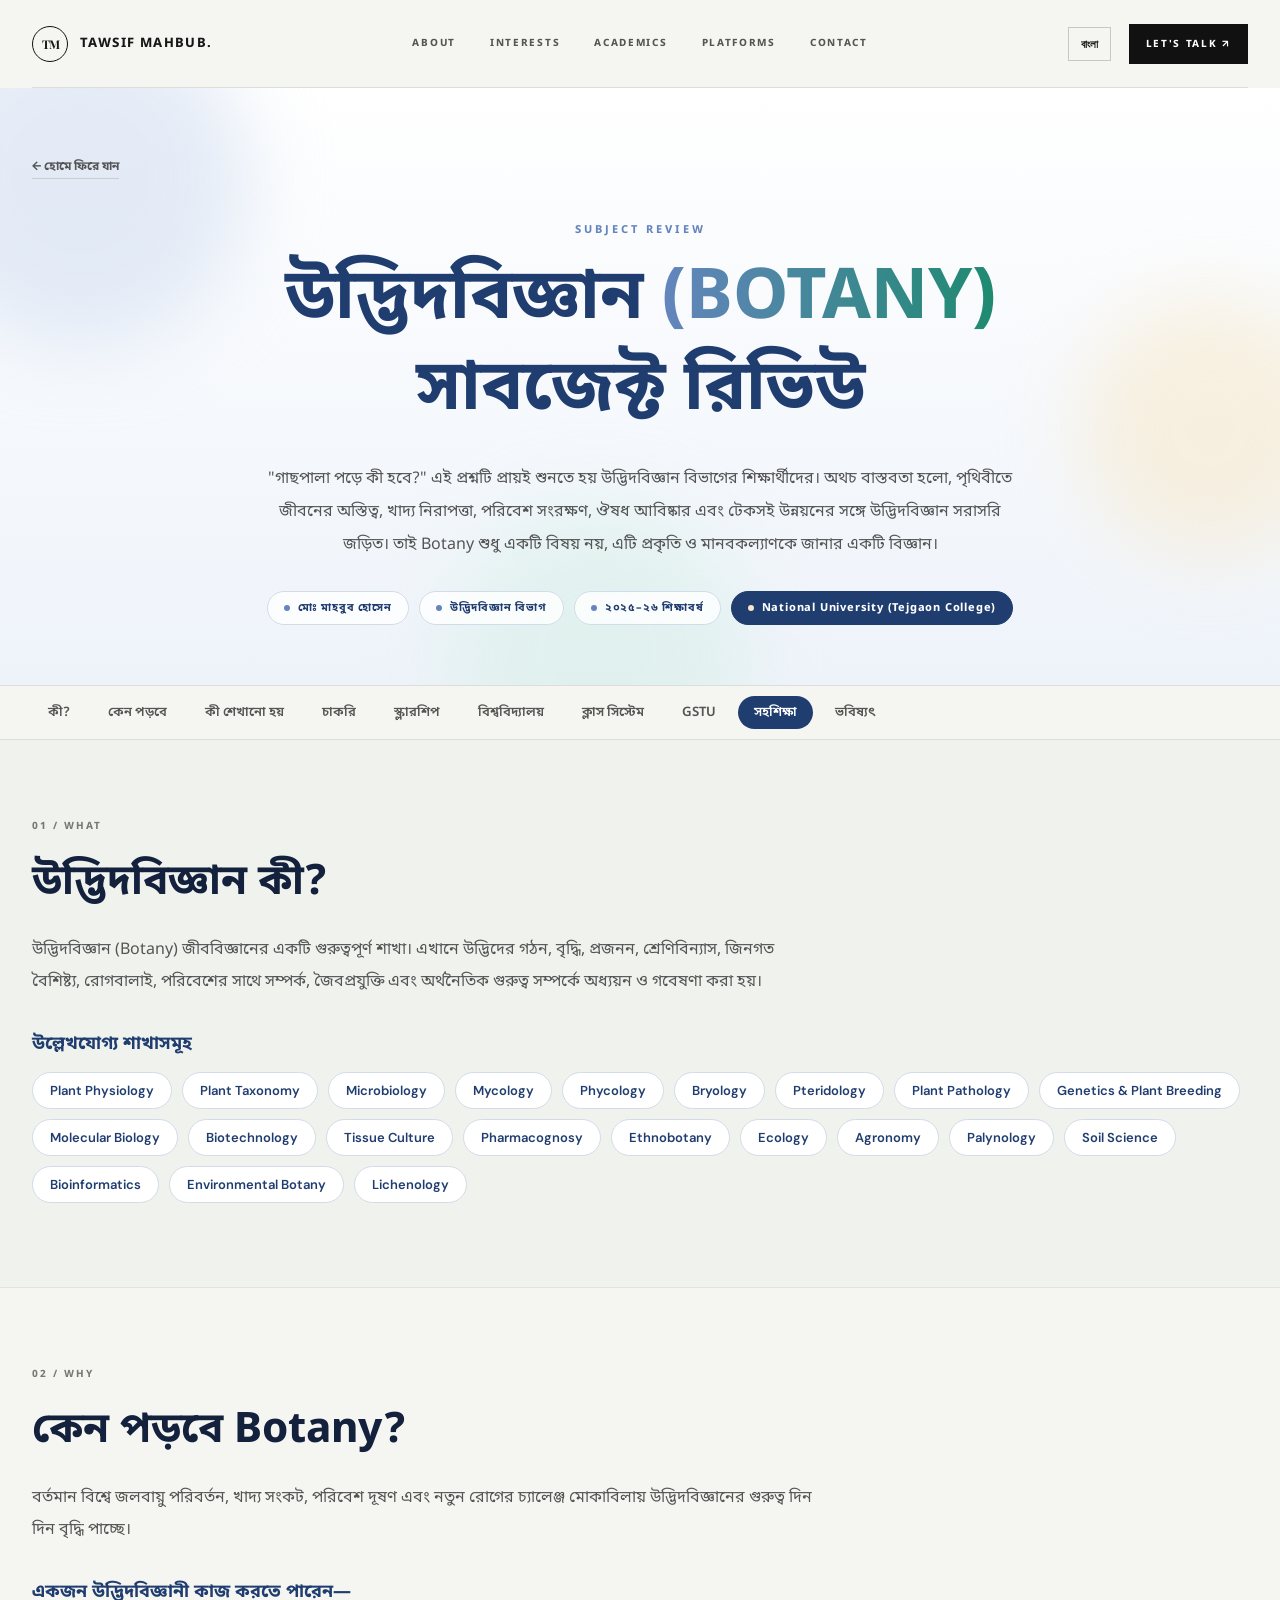
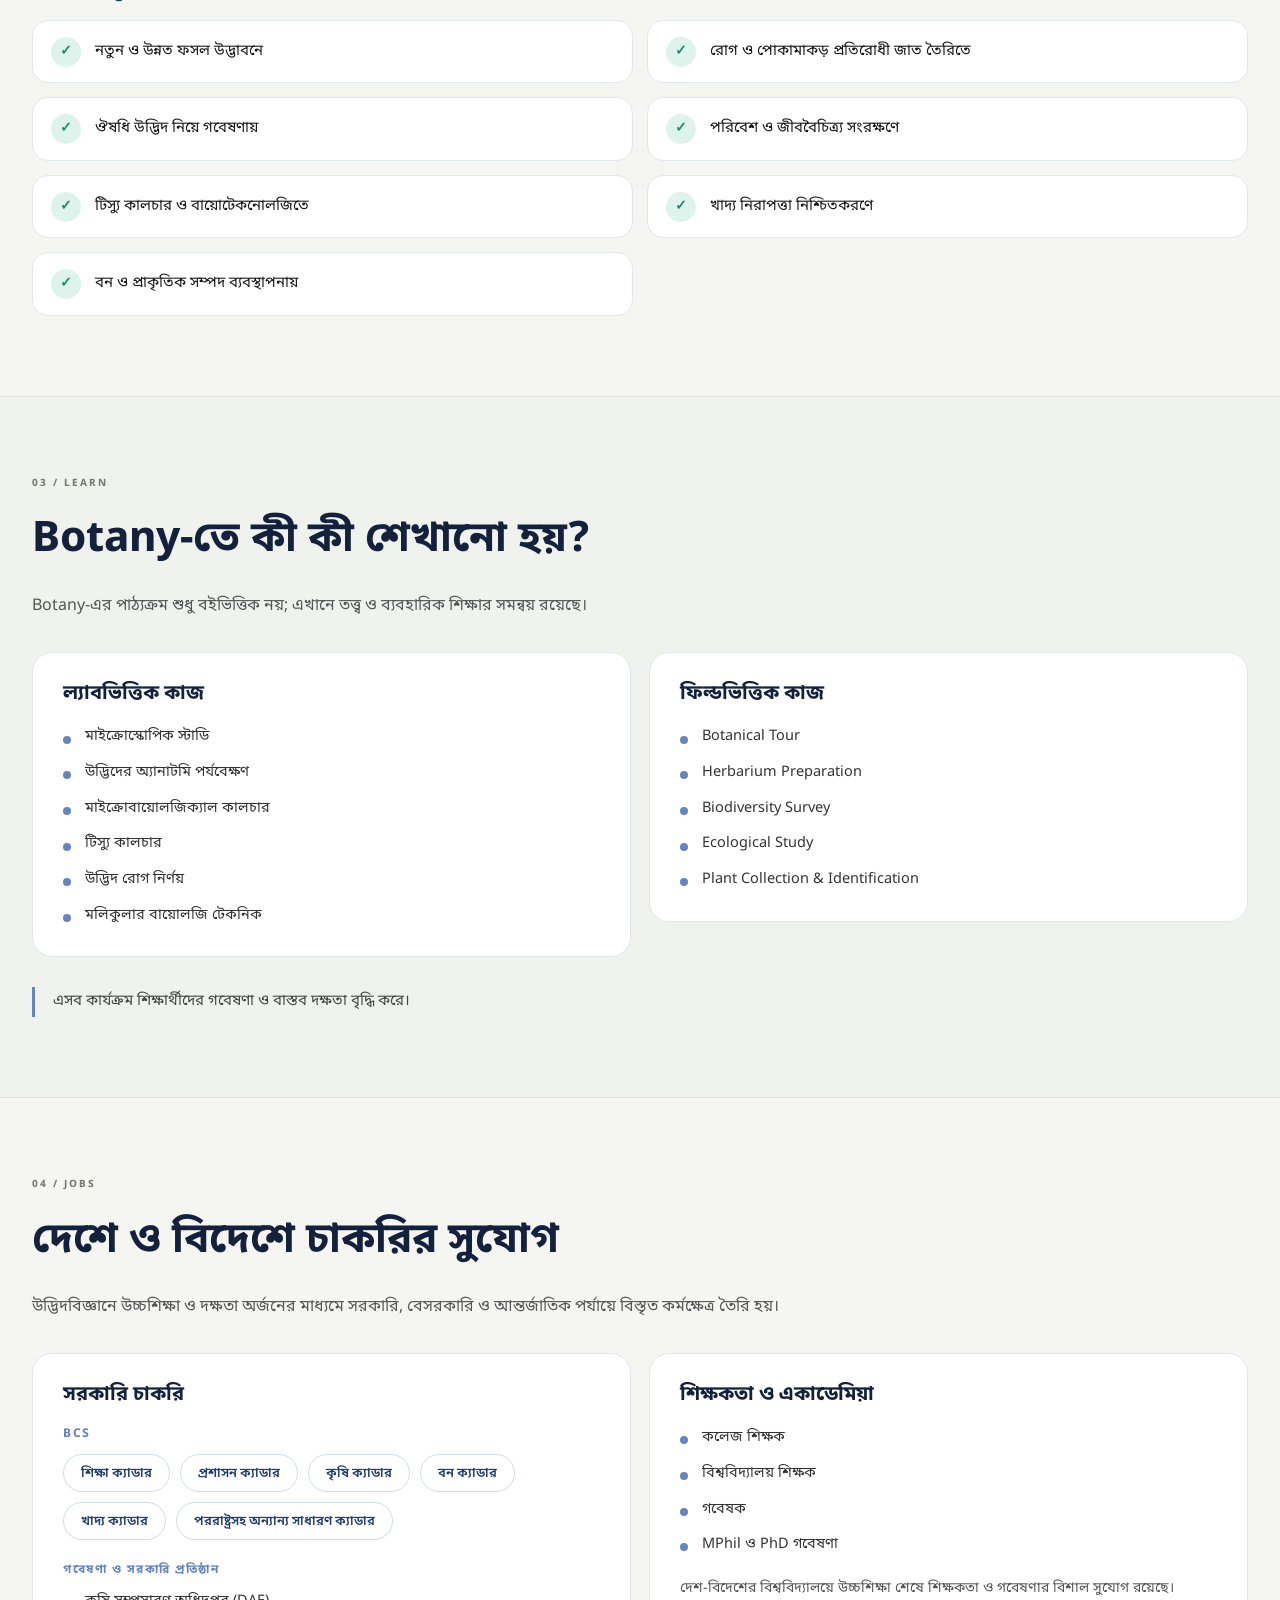
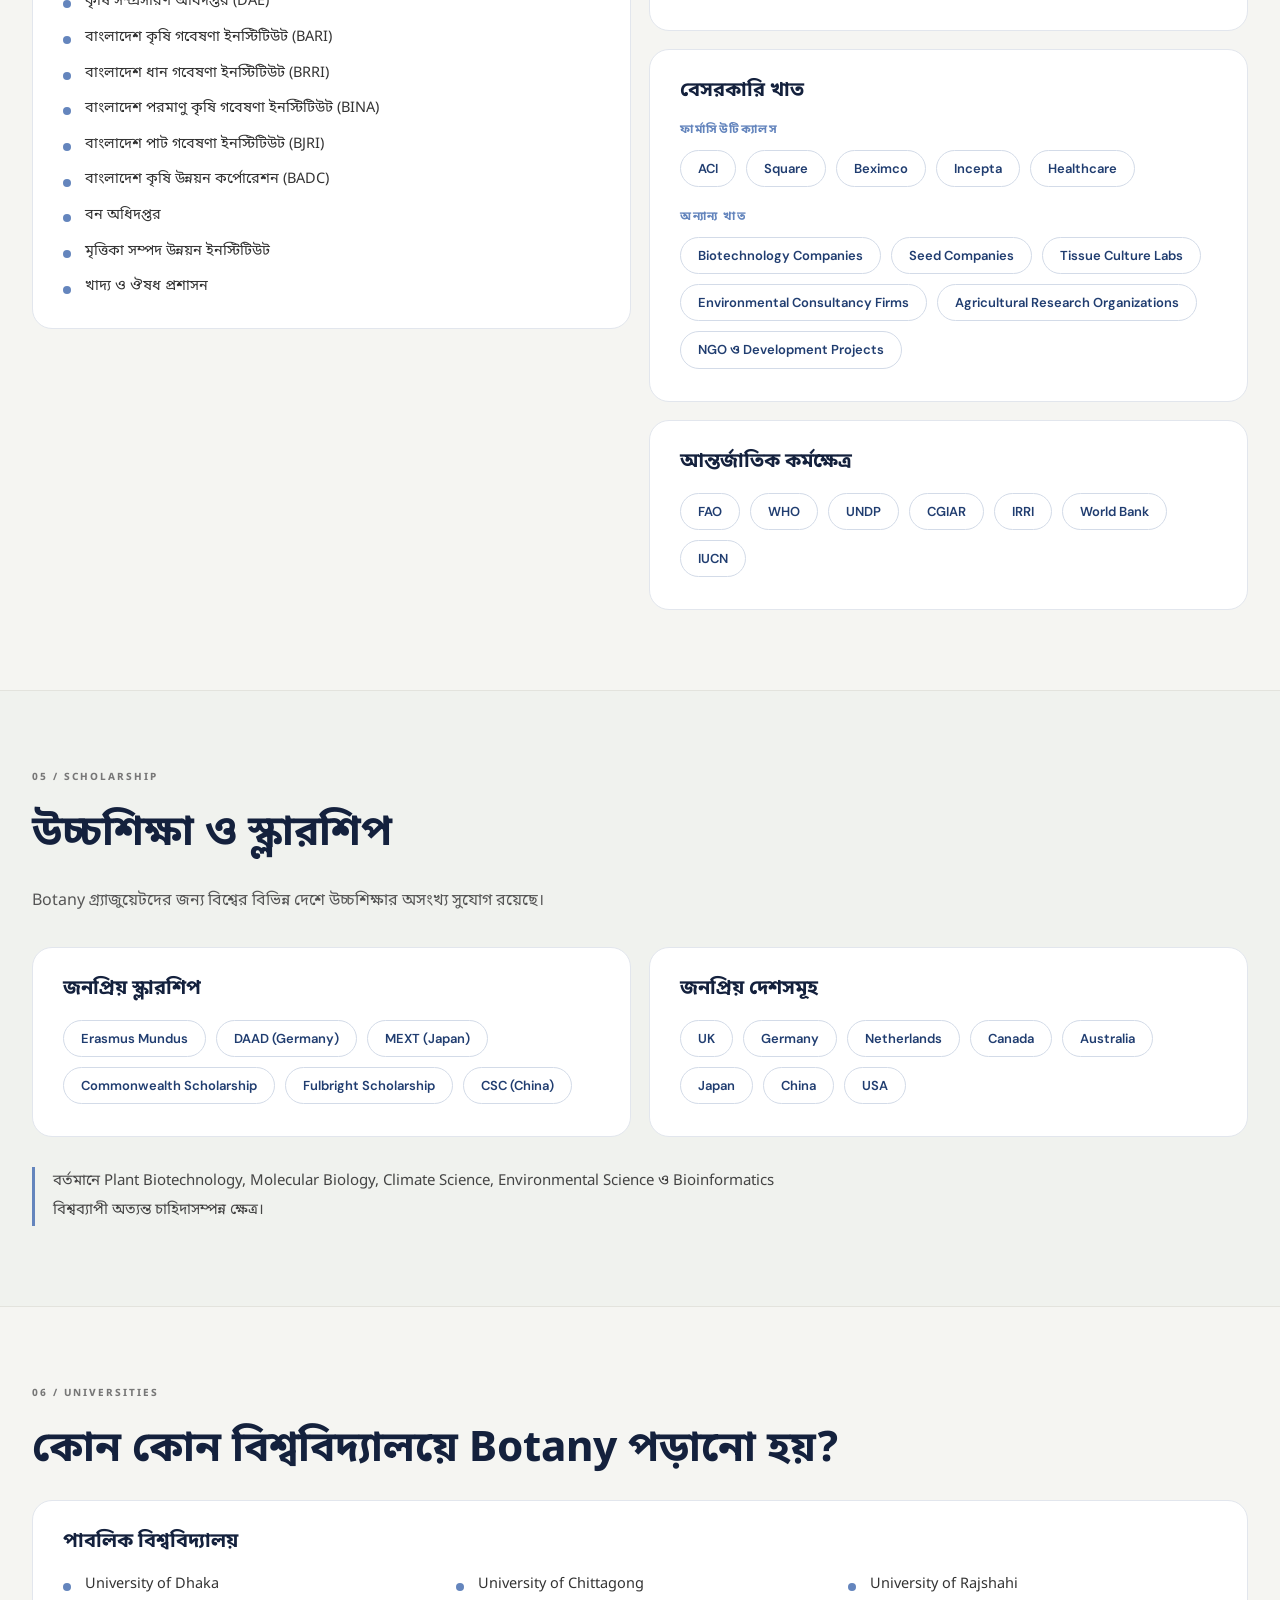
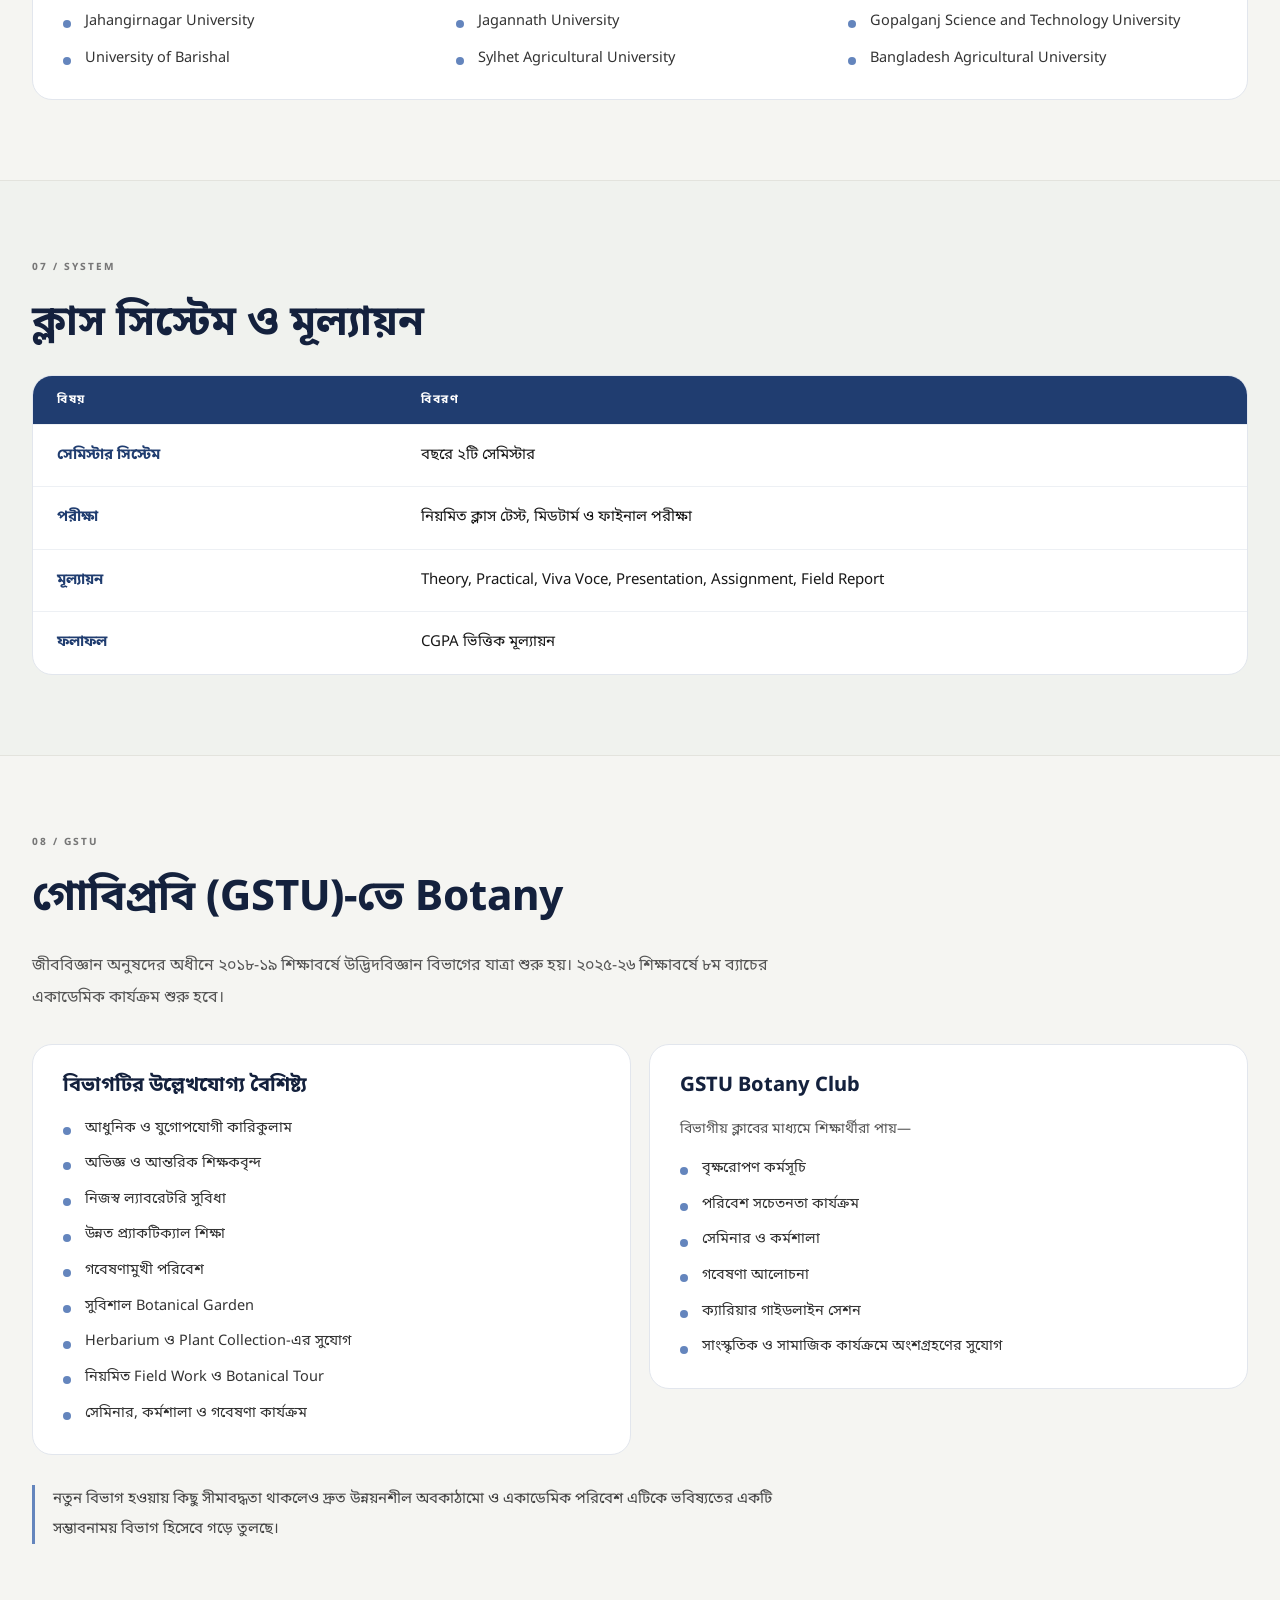
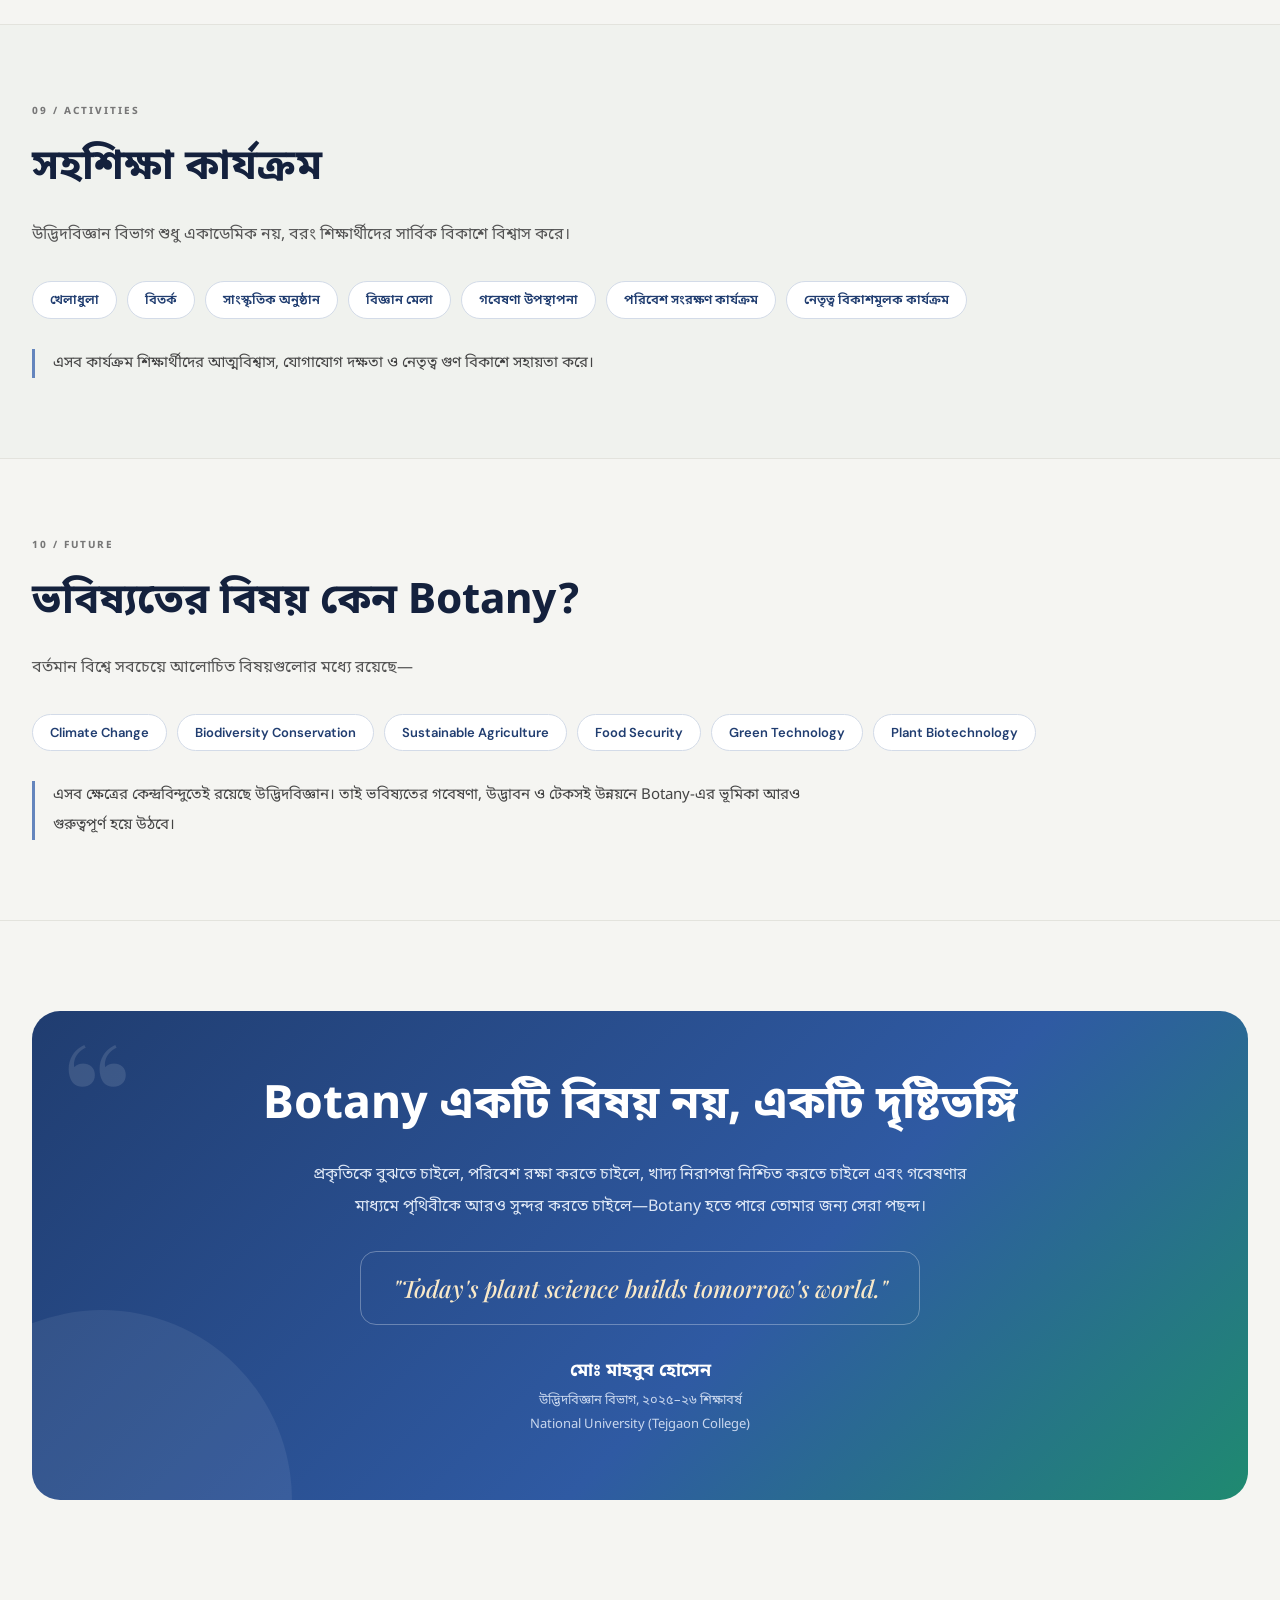
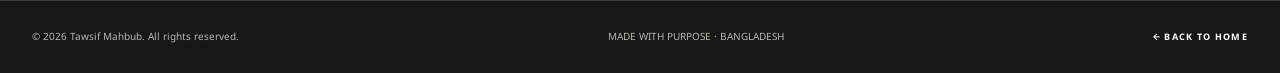
==== botany-review.html @ 8d3d7138 "Add files via upload" ====
<!doctype html>
<html lang="bn">
<head>
  <meta charset="utf-8">
  <meta name="viewport" content="width=device-width, initial-scale=1">
  <meta name="description" content="উদ্ভিদবিজ্ঞান (Botany) সাবজেক্ট রিভিউ — ক্যারিয়ার, উচ্চশিক্ষা, স্কলারশিপ ও বিভাগ পরিচিতি।">
  <title>উদ্ভিদবিজ্ঞান (Botany) সাবজেক্ট রিভিউ — Tawsif Mahbub</title>
  <link rel="preconnect" href="https://fonts.googleapis.com">
  <link rel="preconnect" href="https://fonts.gstatic.com" crossorigin>
  <link href="https://fonts.googleapis.com/css2?family=DM+Sans:wght@400;500;600;700&family=Playfair+Display:wght@500;600;700&family=Noto+Sans+Bengali:wght@400;500;600;700&display=swap" rel="stylesheet">
  <link rel="stylesheet" href="style.css">
  <script>document.documentElement.classList.add("js")</script>
</head>
<body class="review-page">
<div class="progress" id="progress" aria-hidden="true"></div>
<header class="header">
  <a class="logo" href="index.html#home"><span class="logo-symbol">TM</span><span>TAWSIF MAHBUB<span class="dot">.</span></span></a>
  <nav id="nav" class="nav">
    <a href="index.html#about" data-en="ABOUT" data-bn="পরিচিতি">ABOUT</a>
    <a href="index.html#interests" data-en="INTERESTS" data-bn="আগ্রহ">INTERESTS</a>
    <a href="index.html#academics" data-en="ACADEMICS" data-bn="একাডেমিক">ACADEMICS</a>
    <a href="index.html#platforms" data-en="PLATFORMS" data-bn="প্ল্যাটফর্ম">PLATFORMS</a>
    <a href="index.html#contact" data-en="CONTACT" data-bn="যোগাযোগ">CONTACT</a>
  </nav>
  <div class="header-right">
    <button id="language" class="language" type="button">বাংলা</button>
    <a class="header-contact" href="mailto:mahbubhossenrj@gmail.com" data-en="LET'S TALK ↗" data-bn="যোগাযোগ ↗">LET'S TALK ↗</a>
    <button id="menu" class="menu" aria-label="Open menu" aria-expanded="false">☰</button>
  </div>
</header>

<main>
  <section class="review-hero">
    <span class="acad-orb acad-orb-a"></span><span class="acad-orb acad-orb-b"></span><span class="acad-orb acad-orb-c"></span>
    <div class="wrap review-hero-inner">
      <a class="back-link" href="index.html#academics">← হোমে ফিরে যান</a>
      <p class="hero-kicker">SUBJECT REVIEW</p>
      <h1>উদ্ভিদবিজ্ঞান <span>(BOTANY)</span> সাবজেক্ট রিভিউ</h1>
      <p class="review-intro">"গাছপালা পড়ে কী হবে?" এই প্রশ্নটি প্রায়ই শুনতে হয় উদ্ভিদবিজ্ঞান বিভাগের শিক্ষার্থীদের। অথচ বাস্তবতা হলো, পৃথিবীতে জীবনের অস্তিত্ব, খাদ্য নিরাপত্তা, পরিবেশ সংরক্ষণ, ঔষধ আবিষ্কার এবং টেকসই উন্নয়নের সঙ্গে উদ্ভিদবিজ্ঞান সরাসরি জড়িত। তাই Botany শুধু একটি বিষয় নয়, এটি প্রকৃতি ও মানবকল্যাণকে জানার একটি বিজ্ঞান।</p>
      <div class="chips chips-center"><span class="chip">মোঃ মাহবুব হোসেন</span><span class="chip">উদ্ভিদবিজ্ঞান বিভাগ</span><span class="chip">২০২৫–২৬ শিক্ষাবর্ষ</span><span class="chip chip-accent">National University (Tejgaon College)</span></div>
    </div>
  </section>

  <nav class="toc" aria-label="সূচিপত্র"><div class="toc-inner"><a href="#what">কী?</a><a href="#why">কেন পড়বে</a><a href="#learn">কী শেখানো হয়</a><a href="#jobs">চাকরি</a><a href="#scholarship">স্কলারশিপ</a><a href="#universities">বিশ্ববিদ্যালয়</a><a href="#system">ক্লাস সিস্টেম</a><a href="#gstu">GSTU</a><a href="#activities">সহশিক্ষা</a><a href="#future">ভবিষ্যৎ</a></div></nav>

  <section id="what" class="review-block"><div class="wrap">
    <div class="section-label label-row">01 / <span>WHAT</span></div>
    <h2>উদ্ভিদবিজ্ঞান কী?</h2>
    <p class="review-lead">উদ্ভিদবিজ্ঞান (Botany) জীববিজ্ঞানের একটি গুরুত্বপূর্ণ শাখা। এখানে উদ্ভিদের গঠন, বৃদ্ধি, প্রজনন, শ্রেণিবিন্যাস, জিনগত বৈশিষ্ট্য, রোগবালাই, পরিবেশের সাথে সম্পর্ক, জৈবপ্রযুক্তি এবং অর্থনৈতিক গুরুত্ব সম্পর্কে অধ্যয়ন ও গবেষণা করা হয়।</p>
    <h3 class="sub-h3">উল্লেখযোগ্য শাখাসমূহ</h3>
    <div class="tag-cloud"><span class="tag">Plant Physiology</span><span class="tag">Plant Taxonomy</span><span class="tag">Microbiology</span><span class="tag">Mycology</span><span class="tag">Phycology</span><span class="tag">Bryology</span><span class="tag">Pteridology</span><span class="tag">Plant Pathology</span><span class="tag">Genetics &amp; Plant Breeding</span><span class="tag">Molecular Biology</span><span class="tag">Biotechnology</span><span class="tag">Tissue Culture</span><span class="tag">Pharmacognosy</span><span class="tag">Ethnobotany</span><span class="tag">Ecology</span><span class="tag">Agronomy</span><span class="tag">Palynology</span><span class="tag">Soil Science</span><span class="tag">Bioinformatics</span><span class="tag">Environmental Botany</span><span class="tag">Lichenology</span></div>
  </div></section>
  <section id="why" class="review-block"><div class="wrap">
    <div class="section-label label-row">02 / <span>WHY</span></div>
    <h2>কেন পড়বে Botany?</h2>
    <p class="review-lead">বর্তমান বিশ্বে জলবায়ু পরিবর্তন, খাদ্য সংকট, পরিবেশ দূষণ এবং নতুন রোগের চ্যালেঞ্জ মোকাবিলায় উদ্ভিদবিজ্ঞানের গুরুত্ব দিন দিন বৃদ্ধি পাচ্ছে।</p>
    <h3 class="sub-h3">একজন উদ্ভিদবিজ্ঞানী কাজ করতে পারেন—</h3>
    <ul class="check-list"><li>নতুন ও উন্নত ফসল উদ্ভাবনে</li><li>রোগ ও পোকামাকড় প্রতিরোধী জাত তৈরিতে</li><li>ঔষধি উদ্ভিদ নিয়ে গবেষণায়</li><li>পরিবেশ ও জীববৈচিত্র্য সংরক্ষণে</li><li>টিস্যু কালচার ও বায়োটেকনোলজিতে</li><li>খাদ্য নিরাপত্তা নিশ্চিতকরণে</li><li>বন ও প্রাকৃতিক সম্পদ ব্যবস্থাপনায়</li></ul>
  </div></section>
  <section id="learn" class="review-block"><div class="wrap">
    <div class="section-label label-row">03 / <span>LEARN</span></div>
    <h2>Botany-তে কী কী শেখানো হয়?</h2>
    <p class="review-lead">Botany-এর পাঠ্যক্রম শুধু বইভিত্তিক নয়; এখানে তত্ত্ব ও ব্যবহারিক শিক্ষার সমন্বয় রয়েছে।</p>
    <div class="duo"><div class="panel"><h3>ল্যাবভিত্তিক কাজ</h3><ul class="panel-list"><li>মাইক্রোস্কোপিক স্টাডি</li><li>উদ্ভিদের অ্যানাটমি পর্যবেক্ষণ</li><li>মাইক্রোবায়োলজিক্যাল কালচার</li><li>টিস্যু কালচার</li><li>উদ্ভিদ রোগ নির্ণয়</li><li>মলিকুলার বায়োলজি টেকনিক</li></ul></div><div class="panel"><h3>ফিল্ডভিত্তিক কাজ</h3><ul class="panel-list"><li>Botanical Tour</li><li>Herbarium Preparation</li><li>Biodiversity Survey</li><li>Ecological Study</li><li>Plant Collection &amp; Identification</li></ul></div></div>
    <p class="review-note">এসব কার্যক্রম শিক্ষার্থীদের গবেষণা ও বাস্তব দক্ষতা বৃদ্ধি করে।</p>
  </div></section>
  <section id="jobs" class="review-block"><div class="wrap">
    <div class="section-label label-row">04 / <span>JOBS</span></div>
    <h2>দেশে ও বিদেশে চাকরির সুযোগ</h2>
    <p class="review-lead">উদ্ভিদবিজ্ঞানে উচ্চশিক্ষা ও দক্ষতা অর্জনের মাধ্যমে সরকারি, বেসরকারি ও আন্তর্জাতিক পর্যায়ে বিস্তৃত কর্মক্ষেত্র তৈরি হয়।</p>
    <div class="duo"><div class="panel"><h3>সরকারি চাকরি</h3><h4>BCS</h4><div class="tag-cloud"><span class="tag">শিক্ষা ক্যাডার</span><span class="tag">প্রশাসন ক্যাডার</span><span class="tag">কৃষি ক্যাডার</span><span class="tag">বন ক্যাডার</span><span class="tag">খাদ্য ক্যাডার</span><span class="tag">পররাষ্ট্রসহ অন্যান্য সাধারণ ক্যাডার</span></div><h4>গবেষণা ও সরকারি প্রতিষ্ঠান</h4><ul class="panel-list"><li>কৃষি সম্প্রসারণ অধিদপ্তর (DAE)</li><li>বাংলাদেশ কৃষি গবেষণা ইনস্টিটিউট (BARI)</li><li>বাংলাদেশ ধান গবেষণা ইনস্টিটিউট (BRRI)</li><li>বাংলাদেশ পরমাণু কৃষি গবেষণা ইনস্টিটিউট (BINA)</li><li>বাংলাদেশ পাট গবেষণা ইনস্টিটিউট (BJRI)</li><li>বাংলাদেশ কৃষি উন্নয়ন কর্পোরেশন (BADC)</li><li>বন অধিদপ্তর</li><li>মৃত্তিকা সম্পদ উন্নয়ন ইনস্টিটিউট</li><li>খাদ্য ও ঔষধ প্রশাসন</li></ul></div>
    <div class="stack"><div class="panel"><h3>শিক্ষকতা ও একাডেমিয়া</h3><ul class="panel-list"><li>কলেজ শিক্ষক</li><li>বিশ্ববিদ্যালয় শিক্ষক</li><li>গবেষক</li><li>MPhil ও PhD গবেষণা</li></ul><p class="panel-note">দেশ-বিদেশের বিশ্ববিদ্যালয়ে উচ্চশিক্ষা শেষে শিক্ষকতা ও গবেষণার বিশাল সুযোগ রয়েছে।</p></div>
    <div class="panel"><h3>বেসরকারি খাত</h3><h4>ফার্মাসিউটিক্যালস</h4><div class="tag-cloud"><span class="tag">ACI</span><span class="tag">Square</span><span class="tag">Beximco</span><span class="tag">Incepta</span><span class="tag">Healthcare</span></div><h4>অন্যান্য খাত</h4><div class="tag-cloud"><span class="tag">Biotechnology Companies</span><span class="tag">Seed Companies</span><span class="tag">Tissue Culture Labs</span><span class="tag">Environmental Consultancy Firms</span><span class="tag">Agricultural Research Organizations</span><span class="tag">NGO ও Development Projects</span></div></div>
    <div class="panel"><h3>আন্তর্জাতিক কর্মক্ষেত্র</h3><div class="tag-cloud"><span class="tag">FAO</span><span class="tag">WHO</span><span class="tag">UNDP</span><span class="tag">CGIAR</span><span class="tag">IRRI</span><span class="tag">World Bank</span><span class="tag">IUCN</span></div></div></div></div>
  </div></section>
  <section id="scholarship" class="review-block"><div class="wrap">
    <div class="section-label label-row">05 / <span>SCHOLARSHIP</span></div>
    <h2>উচ্চশিক্ষা ও স্কলারশিপ</h2>
    <p class="review-lead">Botany গ্র্যাজুয়েটদের জন্য বিশ্বের বিভিন্ন দেশে উচ্চশিক্ষার অসংখ্য সুযোগ রয়েছে।</p>
    <div class="duo"><div class="panel"><h3>জনপ্রিয় স্কলারশিপ</h3><div class="tag-cloud"><span class="tag">Erasmus Mundus</span><span class="tag">DAAD (Germany)</span><span class="tag">MEXT (Japan)</span><span class="tag">Commonwealth Scholarship</span><span class="tag">Fulbright Scholarship</span><span class="tag">CSC (China)</span></div></div><div class="panel"><h3>জনপ্রিয় দেশসমূহ</h3><div class="tag-cloud"><span class="tag">UK</span><span class="tag">Germany</span><span class="tag">Netherlands</span><span class="tag">Canada</span><span class="tag">Australia</span><span class="tag">Japan</span><span class="tag">China</span><span class="tag">USA</span></div></div></div>
    <p class="review-note">বর্তমানে Plant Biotechnology, Molecular Biology, Climate Science, Environmental Science ও Bioinformatics বিশ্বব্যাপী অত্যন্ত চাহিদাসম্পন্ন ক্ষেত্র।</p>
  </div></section>
  <section id="universities" class="review-block"><div class="wrap">
    <div class="section-label label-row">06 / <span>UNIVERSITIES</span></div>
    <h2>কোন কোন বিশ্ববিদ্যালয়ে Botany পড়ানো হয়?</h2>
    <div class="panel"><h3>পাবলিক বিশ্ববিদ্যালয়</h3><ul class="panel-list cols-3"><li>University of Dhaka</li><li>University of Chittagong</li><li>University of Rajshahi</li><li>Jahangirnagar University</li><li>Jagannath University</li><li>Gopalganj Science and Technology University</li><li>University of Barishal</li><li>Sylhet Agricultural University</li><li>Bangladesh Agricultural University</li></ul></div>
  </div></section>
  <section id="system" class="review-block"><div class="wrap">
    <div class="section-label label-row">07 / <span>SYSTEM</span></div>
    <h2>ক্লাস সিস্টেম ও মূল্যায়ন</h2>
    <div class="table-wrap"><table class="review-table"><thead><tr><th>বিষয়</th><th>বিবরণ</th></tr></thead><tbody>
      <tr><td>সেমিস্টার সিস্টেম</td><td>বছরে ২টি সেমিস্টার</td></tr>
      <tr><td>পরীক্ষা</td><td>নিয়মিত ক্লাস টেস্ট, মিডটার্ম ও ফাইনাল পরীক্ষা</td></tr>
      <tr><td>মূল্যায়ন</td><td>Theory, Practical, Viva Voce, Presentation, Assignment, Field Report</td></tr>
      <tr><td>ফলাফল</td><td>CGPA ভিত্তিক মূল্যায়ন</td></tr></tbody></table></div>
  </div></section>
  <section id="gstu" class="review-block"><div class="wrap">
    <div class="section-label label-row">08 / <span>GSTU</span></div>
    <h2>গোবিপ্রবি (GSTU)-তে Botany</h2>
    <p class="review-lead">জীববিজ্ঞান অনুষদের অধীনে ২০১৮-১৯ শিক্ষাবর্ষে উদ্ভিদবিজ্ঞান বিভাগের যাত্রা শুরু হয়। ২০২৫-২৬ শিক্ষাবর্ষে ৮ম ব্যাচের একাডেমিক কার্যক্রম শুরু হবে।</p>
    <div class="duo"><div class="panel"><h3>বিভাগটির উল্লেখযোগ্য বৈশিষ্ট্য</h3><ul class="panel-list"><li>আধুনিক ও যুগোপযোগী কারিকুলাম</li><li>অভিজ্ঞ ও আন্তরিক শিক্ষকবৃন্দ</li><li>নিজস্ব ল্যাবরেটরি সুবিধা</li><li>উন্নত প্র্যাকটিক্যাল শিক্ষা</li><li>গবেষণামুখী পরিবেশ</li><li>সুবিশাল Botanical Garden</li><li>Herbarium ও Plant Collection-এর সুযোগ</li><li>নিয়মিত Field Work ও Botanical Tour</li><li>সেমিনার, কর্মশালা ও গবেষণা কার্যক্রম</li></ul></div><div class="panel"><h3>GSTU Botany Club</h3><p class="panel-note first">বিভাগীয় ক্লাবের মাধ্যমে শিক্ষার্থীরা পায়—</p><ul class="panel-list"><li>বৃক্ষরোপণ কর্মসূচি</li><li>পরিবেশ সচেতনতা কার্যক্রম</li><li>সেমিনার ও কর্মশালা</li><li>গবেষণা আলোচনা</li><li>ক্যারিয়ার গাইডলাইন সেশন</li><li>সাংস্কৃতিক ও সামাজিক কার্যক্রমে অংশগ্রহণের সুযোগ</li></ul></div></div>
    <p class="review-note">নতুন বিভাগ হওয়ায় কিছু সীমাবদ্ধতা থাকলেও দ্রুত উন্নয়নশীল অবকাঠামো ও একাডেমিক পরিবেশ এটিকে ভবিষ্যতের একটি সম্ভাবনাময় বিভাগ হিসেবে গড়ে তুলছে।</p>
  </div></section>
  <section id="activities" class="review-block"><div class="wrap">
    <div class="section-label label-row">09 / <span>ACTIVITIES</span></div>
    <h2>সহশিক্ষা কার্যক্রম</h2>
    <p class="review-lead">উদ্ভিদবিজ্ঞান বিভাগ শুধু একাডেমিক নয়, বরং শিক্ষার্থীদের সার্বিক বিকাশে বিশ্বাস করে।</p>
    <div class="tag-cloud"><span class="tag">খেলাধুলা</span><span class="tag">বিতর্ক</span><span class="tag">সাংস্কৃতিক অনুষ্ঠান</span><span class="tag">বিজ্ঞান মেলা</span><span class="tag">গবেষণা উপস্থাপনা</span><span class="tag">পরিবেশ সংরক্ষণ কার্যক্রম</span><span class="tag">নেতৃত্ব বিকাশমূলক কার্যক্রম</span></div>
    <p class="review-note">এসব কার্যক্রম শিক্ষার্থীদের আত্মবিশ্বাস, যোগাযোগ দক্ষতা ও নেতৃত্ব গুণ বিকাশে সহায়তা করে।</p>
  </div></section>
  <section id="future" class="review-block"><div class="wrap">
    <div class="section-label label-row">10 / <span>FUTURE</span></div>
    <h2>ভবিষ্যতের বিষয় কেন Botany?</h2>
    <p class="review-lead">বর্তমান বিশ্বে সবচেয়ে আলোচিত বিষয়গুলোর মধ্যে রয়েছে—</p>
    <div class="tag-cloud"><span class="tag">Climate Change</span><span class="tag">Biodiversity Conservation</span><span class="tag">Sustainable Agriculture</span><span class="tag">Food Security</span><span class="tag">Green Technology</span><span class="tag">Plant Biotechnology</span></div>
    <p class="review-note">এসব ক্ষেত্রের কেন্দ্রবিন্দুতেই রয়েছে উদ্ভিদবিজ্ঞান। তাই ভবিষ্যতের গবেষণা, উদ্ভাবন ও টেকসই উন্নয়নে Botany-এর ভূমিকা আরও গুরুত্বপূর্ণ হয়ে উঠবে।</p>
  </div></section>

  <section class="review-finale">
    <div class="wrap">
      <div class="quote-block">
        <span class="quote-mark">“</span>
        <h2>Botany একটি বিষয় নয়, একটি দৃষ্টিভঙ্গি</h2>
        <p>প্রকৃতিকে বুঝতে চাইলে, পরিবেশ রক্ষা করতে চাইলে, খাদ্য নিরাপত্তা নিশ্চিত করতে চাইলে এবং গবেষণার মাধ্যমে পৃথিবীকে আরও সুন্দর করতে চাইলে—Botany হতে পারে তোমার জন্য সেরা পছন্দ।</p>
        <blockquote>"Today's plant science builds tomorrow's world."</blockquote>
        <div class="signature"><strong>মোঃ মাহবুব হোসেন</strong><span>উদ্ভিদবিজ্ঞান বিভাগ, ২০২৫–২৬ শিক্ষাবর্ষ<br>National University (Tejgaon College)</span></div>
      </div>
    </div>
  </section>
</main>

<footer class="footer">
  <div class="footer-bottom"><div class="wrap bottom-inner"><span>© <span id="year"></span> Tawsif Mahbub. All rights reserved.</span><span>MADE WITH PURPOSE · BANGLADESH</span><a href="index.html#home">← BACK TO HOME</a></div></div>
</footer>
<script src="script.js"></script>
</body>
</html>
---- style.css ----
*{box-sizing:border-box}html{scroll-behavior:smooth;scroll-padding-top:90px}body{margin:0;background:#F5F5F2;color:#171717;font-family:"DM Sans",Arial,sans-serif}body.bn{font-family:"Noto Sans Bengali",sans-serif}body.bn h1,body.bn h2,body.bn h3,body.bn .logo{font-family:"Noto Sans Bengali",sans-serif}a{color:inherit}.wrap{width:min(1390px,calc(100% - 64px));margin:auto}.header{height:88px;width:min(1390px,calc(100% - 64px));margin:auto;display:flex;align-items:center;justify-content:space-between;border-bottom:1px solid #deded8;gap:25px}.logo{display:flex;align-items:center;gap:12px;text-decoration:none;font-size:13px;font-weight:700;letter-spacing:1.4px;white-space:nowrap}.logo-symbol{width:36px;height:36px;border:1px solid #111;border-radius:50%;display:grid;place-items:center;font-family:"Playfair Display",serif;font-size:12px;letter-spacing:-1px}.dot{font-family:inherit}.nav{display:flex;gap:34px}.nav a,.header-contact{font-size:10px;letter-spacing:1.7px;text-decoration:none;font-weight:700}.nav a{color:#555;transition:.2s}.nav a:hover,.footer a:hover{color:#888}.header-right{display:flex;align-items:center;gap:18px}.language{border:1px solid #ccc;background:#fff;padding:9px 12px;font:600 11px "DM Sans",sans-serif;cursor:pointer}.header-contact{background:#111;color:#fff;padding:13px 17px}.menu{display:none;border:0;background:none;font-size:24px}.hero{min-height:650px;display:grid;grid-template-columns:1.05fr .95fr;align-items:center;gap:60px;padding-top:70px;padding-bottom:80px}.eyebrow{font-size:9px;letter-spacing:1.6px;color:#555;font-weight:700;display:flex;align-items:center;gap:10px}.eyebrow span:first-child{width:7px;height:7px;border-radius:50%;background:#111}.intro{font:500 21px "Playfair Display",serif;margin:48px 0 5px}.hero h1{font:600 clamp(65px,8.5vw,112px)/.91 "Playfair Display",serif;letter-spacing:-5px;margin:0}.hero h1 span{font-style:italic;color:#777}.hero h2{font:500 18px "DM Sans",sans-serif;margin:28px 0 12px}.description{max-width:570px;color:#666;font-size:14px;line-height:1.9}.hero-actions{display:flex;gap:12px;flex-wrap:wrap;margin-top:28px}.button{padding:14px 18px;text-decoration:none;font-size:10px;letter-spacing:1px;font-weight:700}.button-black{background:#111;color:#fff;border:1px solid #111}.button-outline{border:1px solid #bbb}.hero-social{display:flex;gap:22px;margin-top:43px}.hero-social a{font-size:11px;color:#555;text-decoration:none;border-bottom:1px solid #ccc;padding-bottom:4px}.hero-side{height:440px;position:relative;display:grid;place-items:center;background:#ECECE7;overflow:hidden}.hero-side:before,.hero-side:after{content:"";position:absolute;width:420px;height:420px;border:1px solid #ddd;border-radius:50%}.hero-side:after{width:300px;height:300px}.frame{position:absolute;border:1px solid #bbb;width:64%;height:68%;transform:rotate(8deg)}.frame-two{transform:rotate(-8deg);width:58%;height:73%;border-color:#ddd}.monogram{position:relative;font:600 clamp(130px,17vw,220px)/1 "Playfair Display",serif;letter-spacing:-20px;color:#111;z-index:1}.monogram span{color:#888}.side-note{position:absolute;top:24px;left:25px;right:25px;display:flex;justify-content:space-between;font-size:8px;letter-spacing:1.5px;color:#777}.side-caption{position:absolute;bottom:24px;font-size:9px;letter-spacing:3px;color:#555}.ticker{border-block:1px solid #deded8;overflow:hidden;padding:18px 0;white-space:nowrap}.ticker div{text-align:center;font-size:10px;font-weight:700;letter-spacing:3px;word-spacing:8px}.ticker b{padding:0 20px;font-size:13px}.section{padding-top:110px;padding-bottom:115px}.section-label{font-size:10px;letter-spacing:2px;font-weight:700;color:#777}.about-grid{display:grid;grid-template-columns:1fr 1fr;gap:90px;margin-top:45px}.about-grid h2,.platform-heading h2{font:600 clamp(40px,5.2vw,65px)/1.15 "Playfair Display",serif;letter-spacing:-1.5px;margin:0}.about-copy{max-width:560px}.about-copy p{font-size:14px;line-height:2;color:#666;margin:0 0 18px}.underlink{font-size:12px;font-weight:700;text-decoration:none;border-bottom:1px solid #111;padding-bottom:5px;display:inline-block;margin-top:10px}.section-border{border-block:1px solid #deded8;background:#EEEFEA}.interest-grid{display:grid;grid-template-columns:repeat(3,1fr);gap:0;margin-top:48px}.interest-grid article{padding:25px 32px 20px 0;min-height:235px;border-right:1px solid #ddd;position:relative}.interest-grid article+article{padding-left:32px}.interest-grid article:last-child{border:0}.number{font-size:10px;color:#888;letter-spacing:1px}.interest-icon{font:34px "Playfair Display",serif;margin-top:25px}.interest-grid h3{font:600 19px "Playfair Display",serif;margin:18px 0 9px}.interest-grid p{font-size:12px;line-height:1.8;color:#777;max-width:270px}.platform-heading{display:flex;justify-content:space-between;align-items:end;gap:25px;margin:35px 0 38px}.platform-heading h2 em,.contact-content h2 em{font-weight:500;color:#777}.platform-heading p{font-size:12px;color:#777}.platform-list{border-top:1px solid #ddd}.platform-list a{display:grid;grid-template-columns:70px 1fr 220px 30px;align-items:center;gap:20px;padding:23px 10px;border-bottom:1px solid #ddd;text-decoration:none;transition:.2s}.platform-list a:hover{background:#f7f7f7;padding-left:18px}.platform-list a>span{font-size:10px;color:#888}.platform-list strong{font:600 20px "Playfair Display",serif}.platform-list small{font-size:9px;letter-spacing:1.5px;color:#888}.platform-list b{font-size:20px;font-weight:400}.contact-band{background:#111;color:#fff;padding:85px 0}.contact-content{display:flex;align-items:end;justify-content:space-between;gap:35px}.contact-content .section-label{color:#aaa}.contact-content h2{font:600 clamp(42px,6vw,74px)/1.1 "Playfair Display",serif;letter-spacing:-1.5px;margin:25px 0 0}.contact-content h2 em{color:#aaa}.contact-mail{font-size:14px;text-decoration:none;border-bottom:1px solid #777;padding-bottom:13px;white-space:nowrap}.contact-mail span{padding-left:20px}.footer{background:#171717;color:#F5F5F2}.footer-main{display:grid;grid-template-columns:1.5fr 1fr 1fr .8fr;gap:55px;padding-top:65px;padding-bottom:65px}.footer-logo{margin-bottom:28px}.footer-about>p{font:14px/1.7 "Playfair Display",serif;color:#C5C5BE;max-width:350px;margin:0 0 22px}.footer-about h4,.footer-column h4{font-size:10px;letter-spacing:1.8px;margin:25px 0 15px;color:#F5F5F2}.footer-about p a{text-decoration:none}.footer-column{display:flex;flex-direction:column;align-items:flex-start;gap:17px}.footer-column h4{margin:3px 0 13px}.footer-column a{font:15px "Playfair Display",serif;text-decoration:none;color:#D8D8D1}.footer-bottom{border-top:1px solid #3A3A3A}.bottom-inner{min-height:72px;display:flex;align-items:center;justify-content:space-between;gap:20px;font-size:10px;color:#B9B9B1}.bottom-inner a{text-decoration:none;color:#F5F5F2;font-size:9px;letter-spacing:1.3px;font-weight:700}
@media(max-width:900px){.nav{gap:17px}.hero{gap:25px}.footer-main{grid-template-columns:1.4fr 1fr 1fr;gap:35px}.footer-column:last-child{grid-column:2}.hero-side{height:380px}}
@media(max-width:680px){.wrap,.header{width:calc(100% - 36px)}.header{height:72px}.logo{font-size:11px}.logo-symbol{width:32px;height:32px}.nav{display:none;position:absolute;top:72px;left:0;right:0;background:#fff;padding:22px 20px;border-bottom:1px solid #ddd;flex-direction:column;gap:20px}.nav.open{display:flex}.header{position:relative}.header-contact{display:none}.menu{display:block}.header-right{gap:12px}.hero{grid-template-columns:1fr;padding-top:65px;gap:40px}.hero h1{font-size:76px}.hero-side{height:330px}.section{padding-top:75px;padding-bottom:80px}.about-grid{grid-template-columns:1fr;gap:30px;margin-top:30px}.about-grid h2{font-size:43px}.interest-grid{grid-template-columns:1fr}.interest-grid article,.interest-grid article+article{padding:22px 0;border-right:0;border-bottom:1px solid #ddd;min-height:auto}.interest-grid article:last-child{border-bottom:0}.interest-icon{margin-top:16px}.platform-heading{display:block}.platform-heading h2{font-size:42px}.platform-list a{grid-template-columns:34px 1fr 22px;gap:10px;padding:20px 2px}.platform-list small{display:none}.platform-list strong{font-size:17px}.contact-band{padding:65px 0}.contact-content{display:block}.contact-content h2{font-size:49px}.contact-mail{display:inline-block;margin-top:35px;font-size:12px}.footer-main{grid-template-columns:1fr 1fr;gap:38px 25px;padding-top:45px;padding-bottom:45px}.footer-about{grid-column:1/-1}.footer-column:last-child{grid-column:auto}.bottom-inner{padding:18px 0;flex-wrap:wrap;line-height:1.7}.bottom-inner span:nth-child(2){display:none}}

/* Minimal Luxury palette refinements */
.header{background:#F5F5F2}
.language{background:transparent;border-color:#c9c9c1;color:#171717}
.button-outline{border-color:#b9b9b0}
.hero-side{background:#ECECE7}
.platform-list a:hover{background:#EEEFEA}
.contact-band{background:#171717}
.footer-logo .logo-symbol{border-color:#F5F5F2}
.footer .logo{color:#F5F5F2}
.footer a:hover{color:#fff}
@media(max-width:680px){.nav{background:#F5F5F2}}

/* Editorial hero inspired by the supplied reference */
.hero-showcase{position:relative;width:100%;min-height:735px;padding:65px 24px 54px;display:flex;justify-content:center;align-items:center;overflow:hidden;background:#fff;border-bottom:1px solid #e5e9f0}
.hero-center{position:relative;z-index:2;width:min(900px,100%);text-align:center;margin:auto}
.hero-location{display:flex;justify-content:center;align-items:center;gap:10px;color:#6b86b7;font:italic 17px "Playfair Display",serif;margin:0 0 32px}
.hero-location span{width:8px;height:8px;border-radius:50%;background:#7795c8}
.hero-kicker{font-size:10px;letter-spacing:3px;font-weight:700;color:#6c7d9b;margin:0 0 18px}
.hero-display{display:flex;flex-direction:column;align-items:center;font-family:Impact,"Arial Narrow",sans-serif;font-stretch:condensed;font-size:clamp(52px,8.2vw,112px);font-weight:900;line-height:.83;letter-spacing:-3px;color:#203d70;margin:0 auto 30px}
.hero-display span{display:block;transform:scaleX(.88)}
.hero-display .blue-word{color:#6485bd}
.hero-subtitle{font:600 20px "Playfair Display",serif;color:#203d70;margin:0 auto 12px}
.hero-description{font:16px/1.8 "Playfair Display",serif;color:#536785;max-width:650px;margin:0 auto}
.hero-actions-center{justify-content:center;margin-top:31px}
.hero-primary{background:#203d70;color:#fff;border:1px solid #203d70;border-radius:50px;padding:17px 27px;box-shadow:0 12px 26px #203d7020}
.hero-secondary{border:1.5px solid #203d70;color:#203d70;border-radius:50px;padding:17px 27px;background:#fff}
.hero-proof{display:flex;align-items:center;justify-content:center;gap:16px;margin:43px auto 22px;color:#8290a5;font-size:8px;letter-spacing:2px;font-weight:700}
.proof-line{height:1px;width:42px;background:#d6dce6}
.hero-platform-logos{display:flex;justify-content:center;align-items:center;gap:45px;margin-top:18px}
.hero-platform-logos a{display:flex;align-items:center;gap:9px;text-decoration:none;color:#263d66;font:600 13px "DM Sans",sans-serif}
.brand-icon{width:27px;height:27px;display:grid;place-items:center}
.brand-icon svg{width:24px;height:24px;fill:currentColor}
.instagram-icon svg{fill:none;stroke:currentColor;stroke-width:2}.instagram-icon .fill-dot{fill:currentColor;stroke:none}
.youtube-icon{color:#df2929}.instagram-icon{color:#9c5c87}.facebook-icon{color:#3266a8}
.hero-orb{position:absolute;border-radius:50%;filter:blur(3px);pointer-events:none}
.orb-blue{width:210px;height:210px;right:7%;top:-15px;background:#dfe7f3}
.orb-gold{width:76px;height:76px;right:5%;top:58%;background:#f8e8c8;filter:blur(4px)}
.orb-soft{width:130px;height:130px;left:8%;bottom:7%;background:#d9e4f2;filter:blur(5px)}
.platforms-section{padding-top:105px;padding-bottom:115px}
.platform-cards{display:grid;grid-template-columns:repeat(3,1fr);gap:16px;margin-top:40px}
.platform-card{min-height:230px;position:relative;display:flex;flex-direction:column;align-items:flex-start;padding:24px 25px;text-decoration:none;border:1px solid #e2e6ed;border-radius:15px;background:#fff;overflow:hidden;transition:transform .25s,box-shadow .25s,border-color .25s}
.platform-card:after{content:"";position:absolute;width:140px;height:140px;border-radius:50%;right:-48px;bottom:-60px;background:#edf1f7;transition:transform .3s}
.platform-card:hover{transform:translateY(-6px);box-shadow:0 18px 38px #172e5014;border-color:#b8c6dc}
.platform-card:hover:after{transform:scale(1.35)}
.platform-card-top{font-size:9px;letter-spacing:1.7px;color:#8a96a9;font-weight:700}
.platform-brand{width:53px;height:53px;border-radius:15px;display:grid;place-items:center;margin:24px 0 15px}
.platform-brand svg{width:29px;height:29px;fill:currentColor}
.instagram-brand svg{fill:none;stroke:currentColor;stroke-width:2}.instagram-brand .fill-dot{fill:currentColor;stroke:none}
.youtube-brand{background:#fff0ef;color:#e62117}.instagram-brand{background:#f7edf5;color:#a34b83}.facebook-brand{background:#edf3ff;color:#2874d0}
.platform-card strong{font:600 20px "Playfair Display",serif;color:#182e51;z-index:1}
.platform-card small{font-size:11px;color:#8993a3;margin-top:6px;z-index:1}
.platform-arrow{position:absolute;right:23px;top:22px;font-size:20px;color:#7387a8;z-index:1}
.platform-heading h2{color:#172e50}
.platform-heading h2 em{color:#6c88b9}
@media(max-width:680px){
 .hero-showcase{min-height:650px;padding:65px 18px 45px}
 .hero-display{font-size:clamp(43px,12vw,68px);letter-spacing:-1.8px}
 .hero-location{font-size:14px;margin-bottom:26px}
 .hero-subtitle{font-size:17px}.hero-description{font-size:14px}
 .hero-actions-center{gap:10px}.hero-actions-center .button{font-size:9px;padding:14px 16px}
 .hero-proof{font-size:7px;letter-spacing:1px;gap:8px;margin-top:35px}.proof-line{width:20px}
 .hero-platform-logos{gap:18px;flex-wrap:wrap}.hero-platform-logos a{font-size:11px;gap:5px}
 .hero-orb.orb-blue{width:120px;height:120px;right:-20px}.orb-gold{width:50px;height:50px;right:0}.orb-soft{width:85px;height:85px;left:-30px}
 .platform-cards{grid-template-columns:1fr 1fr;gap:11px;margin-top:28px}
 .platform-card{min-height:205px;padding:17px 15px}.platform-card strong{font-size:16px}.platform-card-top{font-size:7px;letter-spacing:1px}.platform-brand{width:45px;height:45px;margin:22px 0 13px}
}
@media(max-width:390px){.platform-cards{grid-template-columns:1fr}.hero-actions-center{flex-direction:column;align-items:center}.hero-actions-center .button{width:220px;text-align:center}}

/* ===== Motion & Academics ===== */
@keyframes rise{from{opacity:0;transform:translateY(28px)}to{opacity:1;transform:none}}
@keyframes float{0%,100%{transform:translateY(0)}50%{transform:translateY(-18px)}}
@keyframes drift{0%,100%{transform:translate(0,0) scale(1)}50%{transform:translate(18px,-22px) scale(1.08)}}
@keyframes bob{0%,100%{transform:translateY(0)}50%{transform:translateY(-3px)}}
@keyframes shine{to{background-position:200% 0}}
@keyframes marquee{to{transform:translateX(-50%)}}
@keyframes pulse{0%{box-shadow:0 0 0 0 #6485bd66}100%{box-shadow:0 0 0 12px #6485bd00}}
.progress{position:fixed;top:0;left:0;right:0;height:3px;background:linear-gradient(90deg,#6485bd,#203d70);transform:scaleX(0);transform-origin:left;z-index:200}
.hero-center>*{animation:rise 1s cubic-bezier(.2,.7,.2,1) backwards}
.hero-center>*:nth-child(1){animation-delay:.05s}.hero-center>*:nth-child(2){animation-delay:.15s}.hero-center>*:nth-child(3){animation-delay:.28s}.hero-center>*:nth-child(4){animation-delay:.42s}.hero-center>*:nth-child(5){animation-delay:.52s}.hero-center>*:nth-child(6){animation-delay:.62s}.hero-center>*:nth-child(7){animation-delay:.72s}.hero-center>*:nth-child(8){animation-delay:.82s}
.orb-blue{animation:float 7s ease-in-out infinite}.orb-gold{animation:float 5.5s ease-in-out -2s infinite}.orb-soft{animation:float 8s ease-in-out -4s infinite}
.hero-display .blue-word{background:linear-gradient(90deg,#6485bd,#203d70,#6485bd);background-size:200% 100%;-webkit-background-clip:text;background-clip:text;color:transparent;animation:shine 6s linear infinite}
.hero-primary{transition:transform .25s,box-shadow .25s}.hero-primary:hover{transform:translateY(-3px);box-shadow:0 12px 26px #203d7030}
.ticker{background:#fff}
.ticker .ticker-track{display:flex;width:max-content;text-align:left;animation:marquee 38s linear infinite}
.ticker .ticker-track:hover{animation-play-state:paused}
.ticker-track span{white-space:nowrap;padding-right:0}
html.js .reveal{opacity:0}
html.js .reveal.in{opacity:1;animation:rise .9s cubic-bezier(.2,.7,.2,1) var(--d,0s) backwards}
.academics-band{position:relative;overflow:hidden;padding:115px 0;background:linear-gradient(180deg,#F5F5F2 0%,#eaf0f8 50%,#F5F5F2 100%)}
.academics-inner{position:relative;z-index:1}
.acad-orb{position:absolute;border-radius:50%;filter:blur(40px);opacity:.55;pointer-events:none}
.acad-orb-a{width:340px;height:340px;background:#cfdcf0;top:-80px;left:-90px;animation:drift 12s ease-in-out infinite}
.acad-orb-b{width:260px;height:260px;background:#f8e8c8;right:-60px;top:35%;animation:drift 14s ease-in-out -4s infinite}
.acad-orb-c{width:300px;height:300px;background:#d6efe6;left:35%;bottom:-120px;animation:drift 16s ease-in-out -8s infinite}
.chips{display:flex;flex-wrap:wrap;gap:10px;margin:0 0 42px}
.chip{display:inline-flex;align-items:center;gap:8px;padding:9px 16px;border:1px solid #d3dbe8;border-radius:999px;background:#ffffffcc;backdrop-filter:blur(6px);font-size:11px;font-weight:700;letter-spacing:.8px;color:#203d70}
.chip:before{content:"";width:6px;height:6px;border-radius:50%;background:#6485bd}
.chip-accent{background:#203d70;color:#fff;border-color:#203d70}.chip-accent:before{background:#f8e8c8;animation:pulse 2s infinite}
.subject-grid{display:grid;grid-template-columns:repeat(3,1fr);gap:18px}
.subject-card{--accent:#203d70;--soft:#e2e8f3;position:relative;isolation:isolate;overflow:hidden;min-height:250px;padding:28px 28px 30px;background:#fff;border:1px solid #e2e6ed;border-radius:20px;transition:transform .35s cubic-bezier(.2,.7,.2,1),box-shadow .35s,border-color .35s}
.subject-card:before{content:"";position:absolute;inset:0;z-index:-1;background:radial-gradient(280px circle at var(--mx,50%) var(--my,0%),var(--soft),transparent 70%);opacity:0;transition:opacity .35s}
.subject-card:after{content:"";position:absolute;left:0;right:0;bottom:0;height:4px;background:var(--accent);transform:scaleX(0);transform-origin:left;transition:transform .5s cubic-bezier(.2,.7,.2,1)}
.subject-card:hover{transform:translateY(-8px);border-color:var(--accent);box-shadow:0 22px 44px #172e5018}
.subject-card:hover:before{opacity:1}.subject-card:hover:after{transform:scaleX(1)}
.subject-num{position:absolute;top:14px;right:22px;font:600 56px "Playfair Display",serif;color:var(--soft);line-height:1;transition:transform .4s,color .4s}
.subject-card:hover .subject-num{transform:translateY(-4px) scale(1.08);color:var(--accent);opacity:.25}
.subject-icon{width:60px;height:60px;border-radius:18px;display:grid;place-items:center;background:var(--soft);color:var(--accent);transition:transform .4s cubic-bezier(.2,.7,.2,1),background .3s,color .3s}
.subject-icon svg{width:29px;height:29px;fill:none;stroke:currentColor;stroke-width:1.6;stroke-linecap:round;stroke-linejoin:round;animation:bob 4s ease-in-out infinite}
.subject-card:nth-child(2) .subject-icon svg{animation-delay:-.7s}.subject-card:nth-child(3) .subject-icon svg{animation-delay:-1.4s}.subject-card:nth-child(4) .subject-icon svg{animation-delay:-2.1s}.subject-card:nth-child(5) .subject-icon svg{animation-delay:-2.8s}.subject-card:nth-child(6) .subject-icon svg{animation-delay:-3.5s}
.subject-card:hover .subject-icon{transform:rotate(-9deg) scale(1.1);background:var(--accent);color:#fff}
.subject-card h3{font:600 22px "Playfair Display",serif;margin:26px 0 10px;color:#14213d}
body.bn .subject-card h3{font-family:"Noto Sans Bengali",sans-serif}
.subject-card p{font-size:13px;line-height:1.8;color:#6b7280;margin:0;max-width:290px}
.interest-grid article,.about-copy{transition:transform .3s}
@media(max-width:900px){.subject-grid{grid-template-columns:repeat(2,1fr)}.academics-band{padding:90px 0}}
@media(max-width:680px){.academics-band{padding:70px 0}.subject-grid{grid-template-columns:1fr;gap:14px}.subject-card{min-height:auto;padding:24px}.chips{margin-bottom:30px}.chip{font-size:10px;padding:8px 13px}}
@media(prefers-reduced-motion:reduce){*,*:before,*:after{animation:none!important;transition:none!important}html.js .reveal{opacity:1}}

/* ===== CTA on home ===== */
.review-cta{position:relative;overflow:hidden;display:flex;align-items:center;justify-content:space-between;gap:24px;margin-top:22px;padding:32px 36px;border-radius:22px;background:linear-gradient(120deg,#203d70,#37589c);color:#fff;text-decoration:none;transition:transform .35s cubic-bezier(.2,.7,.2,1),box-shadow .35s}
.review-cta:before{content:"";position:absolute;width:260px;height:260px;border-radius:50%;right:-60px;top:-110px;background:#ffffff14;transition:transform .5s}
.review-cta:hover{transform:translateY(-5px);box-shadow:0 22px 44px #203d7040}.review-cta:hover:before{transform:scale(1.4)}
.cta-kicker{display:block;font-size:10px;letter-spacing:2px;font-weight:700;color:#f8e8c8;margin-bottom:10px}
.review-cta strong{display:block;font:600 clamp(24px,3vw,34px)/1.3 "Playfair Display",serif}
body.bn .review-cta strong{font-family:"Noto Sans Bengali",sans-serif}
.review-cta p{margin:10px 0 0;font-size:13px;line-height:1.8;color:#d6e0f2;max-width:520px}
.cta-arrow{flex:none;width:58px;height:58px;border-radius:50%;border:1px solid #ffffff66;display:grid;place-items:center;font-size:22px;position:relative;transition:transform .35s,background .3s,color .3s}
.review-cta:hover .cta-arrow{transform:rotate(45deg);background:#fff;color:#203d70}

/* ===== Botany review page ===== */
.review-page,.review-page h1,.review-page h2,.review-page h3,.review-page h4{font-family:"Noto Sans Bengali","DM Sans",sans-serif}
html{scroll-padding-top:130px}
.review-hero{position:relative;overflow:hidden;padding:70px 0 60px;text-align:center;background:linear-gradient(180deg,#fff 0%,#eef3fa 100%);border-bottom:1px solid #deded8}
.review-hero-inner{position:relative;z-index:1;display:flex;flex-direction:column;align-items:center}
.back-link{align-self:flex-start;font-size:12px;font-weight:700;text-decoration:none;color:#555;border-bottom:1px solid #ccc;padding-bottom:3px;transition:color .2s,transform .2s}.back-link:hover{color:#203d70;transform:translateX(-4px)}
.review-hero .hero-kicker{margin:44px 0 18px;font-size:11px;letter-spacing:3px;font-weight:700;color:#6485bd}
.review-hero h1{margin:0;max-width:900px;font-weight:700;font-size:clamp(34px,5.6vw,70px);line-height:1.3;color:#203d70}
.review-hero h1 span{background:linear-gradient(90deg,#6485bd,#1f8a70,#6485bd);background-size:200% 100%;-webkit-background-clip:text;background-clip:text;color:transparent;animation:shine 6s linear infinite}
.review-intro{max-width:760px;margin:26px 0 30px;font-size:16px;line-height:2.05;color:#555}
.chips-center{justify-content:center;margin:0}
.toc{position:sticky;top:0;z-index:60;background:#F5F5F2ee;backdrop-filter:blur(10px);border-bottom:1px solid #deded8}
.toc-inner{width:min(1390px,calc(100% - 64px));margin:auto;display:flex;gap:6px;overflow-x:auto;padding:10px 0;scrollbar-width:none}.toc-inner::-webkit-scrollbar{display:none}
.toc a{flex:none;padding:8px 16px;border-radius:999px;font-size:13px;font-weight:600;color:#555;text-decoration:none;transition:background .25s,color .25s}
.toc a:hover{background:#e6ecf6;color:#203d70}.toc a.active{background:#203d70;color:#fff}
.review-block{padding:80px 0;border-bottom:1px solid #e3e3dd}
.review-block:nth-of-type(even){background:#f0f2ee}
.review-block h2{margin:22px 0 22px;font-weight:700;font-size:clamp(26px,3.6vw,42px);line-height:1.35;color:#14213d}
.review-lead{max-width:780px;margin:0 0 30px;font-size:16px;line-height:2;color:#555}
.review-note{max-width:780px;margin:30px 0 0;padding-left:18px;border-left:3px solid #6485bd;font-size:15px;line-height:1.95;color:#444}
.sub-h3{margin:34px 0 16px;font-size:18px;font-weight:700;color:#203d70}
.tag-cloud{display:flex;flex-wrap:wrap;gap:10px;margin:6px 0 4px}
.tag{padding:9px 17px;border:1px solid #d3dbe8;border-radius:999px;background:#fff;font:600 13px "DM Sans","Noto Sans Bengali",sans-serif;color:#203d70;cursor:default;transition:transform .25s cubic-bezier(.2,.7,.2,1),background .25s,color .25s,box-shadow .25s}
.tag:hover{transform:translateY(-4px) scale(1.04);background:#203d70;color:#fff;box-shadow:0 10px 20px #203d7030}
.check-list{list-style:none;margin:0;padding:0;display:grid;grid-template-columns:repeat(2,1fr);gap:14px}
.check-list li{position:relative;padding:18px 20px 18px 62px;background:#fff;border:1px solid #e2e6ed;border-radius:16px;font-size:15px;line-height:1.7;transition:transform .3s,box-shadow .3s,border-color .3s}
.check-list li:before{content:"✓";position:absolute;left:18px;top:50%;transform:translateY(-50%);width:30px;height:30px;border-radius:50%;display:grid;place-items:center;background:#ddf3ec;color:#1f8a70;font-weight:700;font-size:14px;transition:background .3s,color .3s}
.check-list li:hover{transform:translateX(6px);border-color:#1f8a70;box-shadow:0 12px 26px #172e5012}.check-list li:hover:before{background:#1f8a70;color:#fff}
.duo{display:grid;grid-template-columns:1fr 1fr;gap:18px;align-items:start}
.stack{display:grid;gap:18px}
.panel{padding:28px 30px;background:#fff;border:1px solid #e2e6ed;border-radius:20px;transition:box-shadow .3s,border-color .3s}
.panel:hover{box-shadow:0 18px 38px #172e5012;border-color:#c5d1e4}
.panel h3{margin:0 0 18px;font-size:20px;font-weight:700;color:#14213d}
.panel h4{margin:22px 0 12px;font-size:12px;letter-spacing:1.5px;font-weight:700;color:#6485bd}
.panel h3+h4{margin-top:0}
.panel-list{list-style:none;margin:0;padding:0;display:grid;gap:11px}
.panel-list li{position:relative;padding-left:22px;font-size:14.5px;line-height:1.7;color:#333}
.panel-list li:before{content:"";position:absolute;left:0;top:.7em;width:8px;height:8px;border-radius:50%;background:#6485bd;transition:transform .25s}
.panel-list li:hover:before{transform:scale(1.5)}
.panel-list.cols-3{grid-template-columns:repeat(3,1fr);gap:12px 24px}
.panel-note{margin:18px 0 0;font-size:14px;line-height:1.9;color:#555}.panel-note.first{margin:0 0 14px}
.table-wrap{overflow-x:auto;border:1px solid #e2e6ed;border-radius:20px;background:#fff}
.review-table{width:100%;border-collapse:collapse;min-width:520px}
.review-table th{padding:16px 24px;text-align:left;font-size:12px;letter-spacing:1.5px;background:#203d70;color:#fff}
.review-table td{padding:18px 24px;font-size:15px;line-height:1.7;border-top:1px solid #edf0f4}
.review-table td:first-child{width:30%;font-weight:700;color:#203d70}
.review-table tbody tr{transition:background .2s}.review-table tbody tr:hover{background:#eef3fa}
.review-finale{padding:90px 0 100px}
.quote-block{position:relative;overflow:hidden;padding:64px clamp(26px,6vw,80px);border-radius:28px;background:linear-gradient(135deg,#203d70,#2f5aa3 60%,#1f8a70);color:#fff;text-align:center}
.quote-block:before{content:"";position:absolute;width:380px;height:380px;border-radius:50%;left:-120px;bottom:-190px;background:#ffffff12;animation:drift 12s ease-in-out infinite}
.quote-mark{position:absolute;top:6px;left:30px;font:700 150px/1 "Playfair Display",serif;color:#ffffff1f}
.quote-block h2{position:relative;margin:0 0 20px;font-weight:700;font-size:clamp(26px,4vw,46px);line-height:1.4}
.quote-block p{position:relative;max-width:680px;margin:0 auto 28px;font-size:16px;line-height:2;color:#dfe8f6}
.quote-block blockquote{position:relative;margin:0 auto 34px;padding:18px 26px;max-width:560px;border:1px solid #ffffff4d;border-radius:16px;font:italic 500 clamp(18px,2.4vw,24px)/1.5 "Playfair Display",serif;color:#f8e8c8}
.signature{position:relative}.signature strong{display:block;font-size:18px}.signature span{display:block;margin-top:6px;font-size:13px;line-height:1.8;color:#c9d7ee}
@media(max-width:900px){.duo{grid-template-columns:1fr}.panel-list.cols-3{grid-template-columns:repeat(2,1fr)}.toc-inner{width:calc(100% - 36px)}}
@media(max-width:680px){.review-hero{padding:48px 0 44px}.review-hero .hero-kicker{margin-top:32px}.review-block{padding:56px 0}.check-list{grid-template-columns:1fr}.panel-list.cols-3{grid-template-columns:1fr}.panel{padding:22px 20px}.review-cta{padding:26px 22px}.cta-arrow{width:46px;height:46px}.quote-block{padding:48px 22px}.quote-mark{font-size:100px;left:14px}.review-finale{padding:60px 0 70px}}
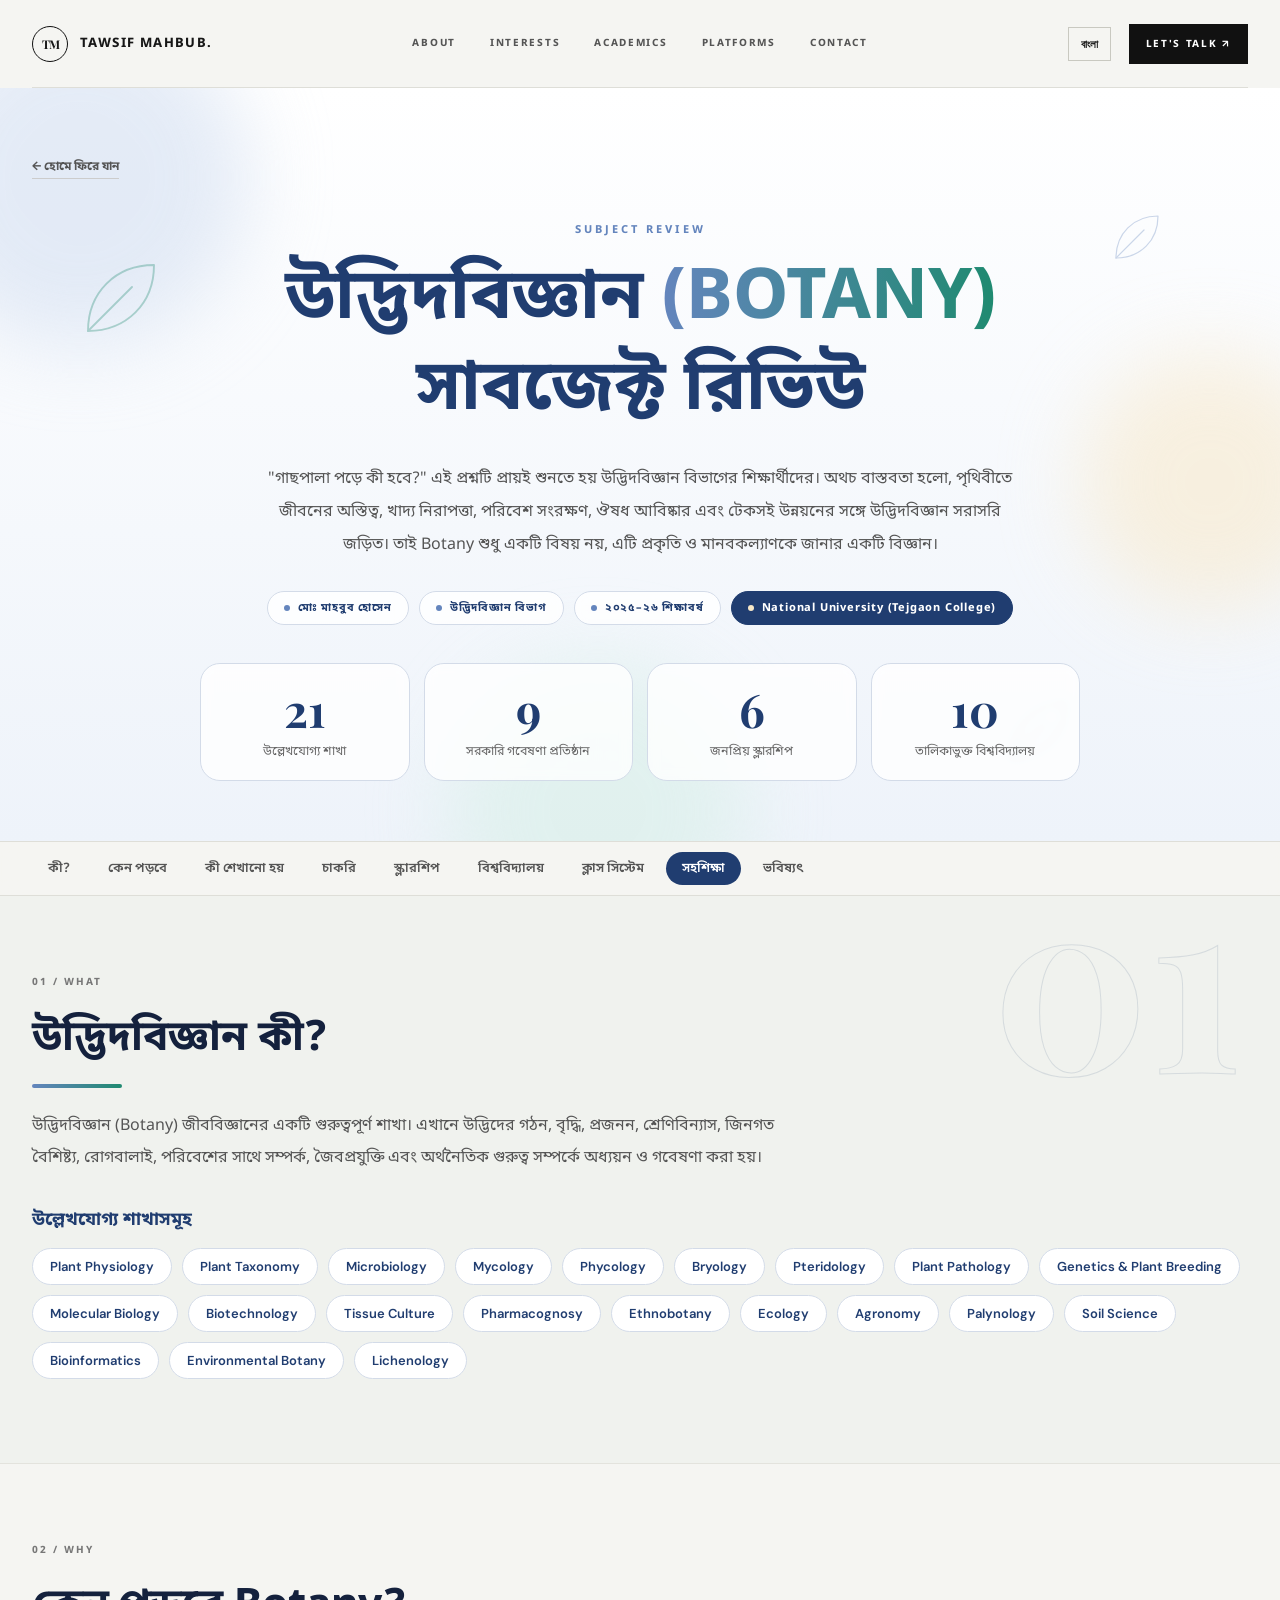
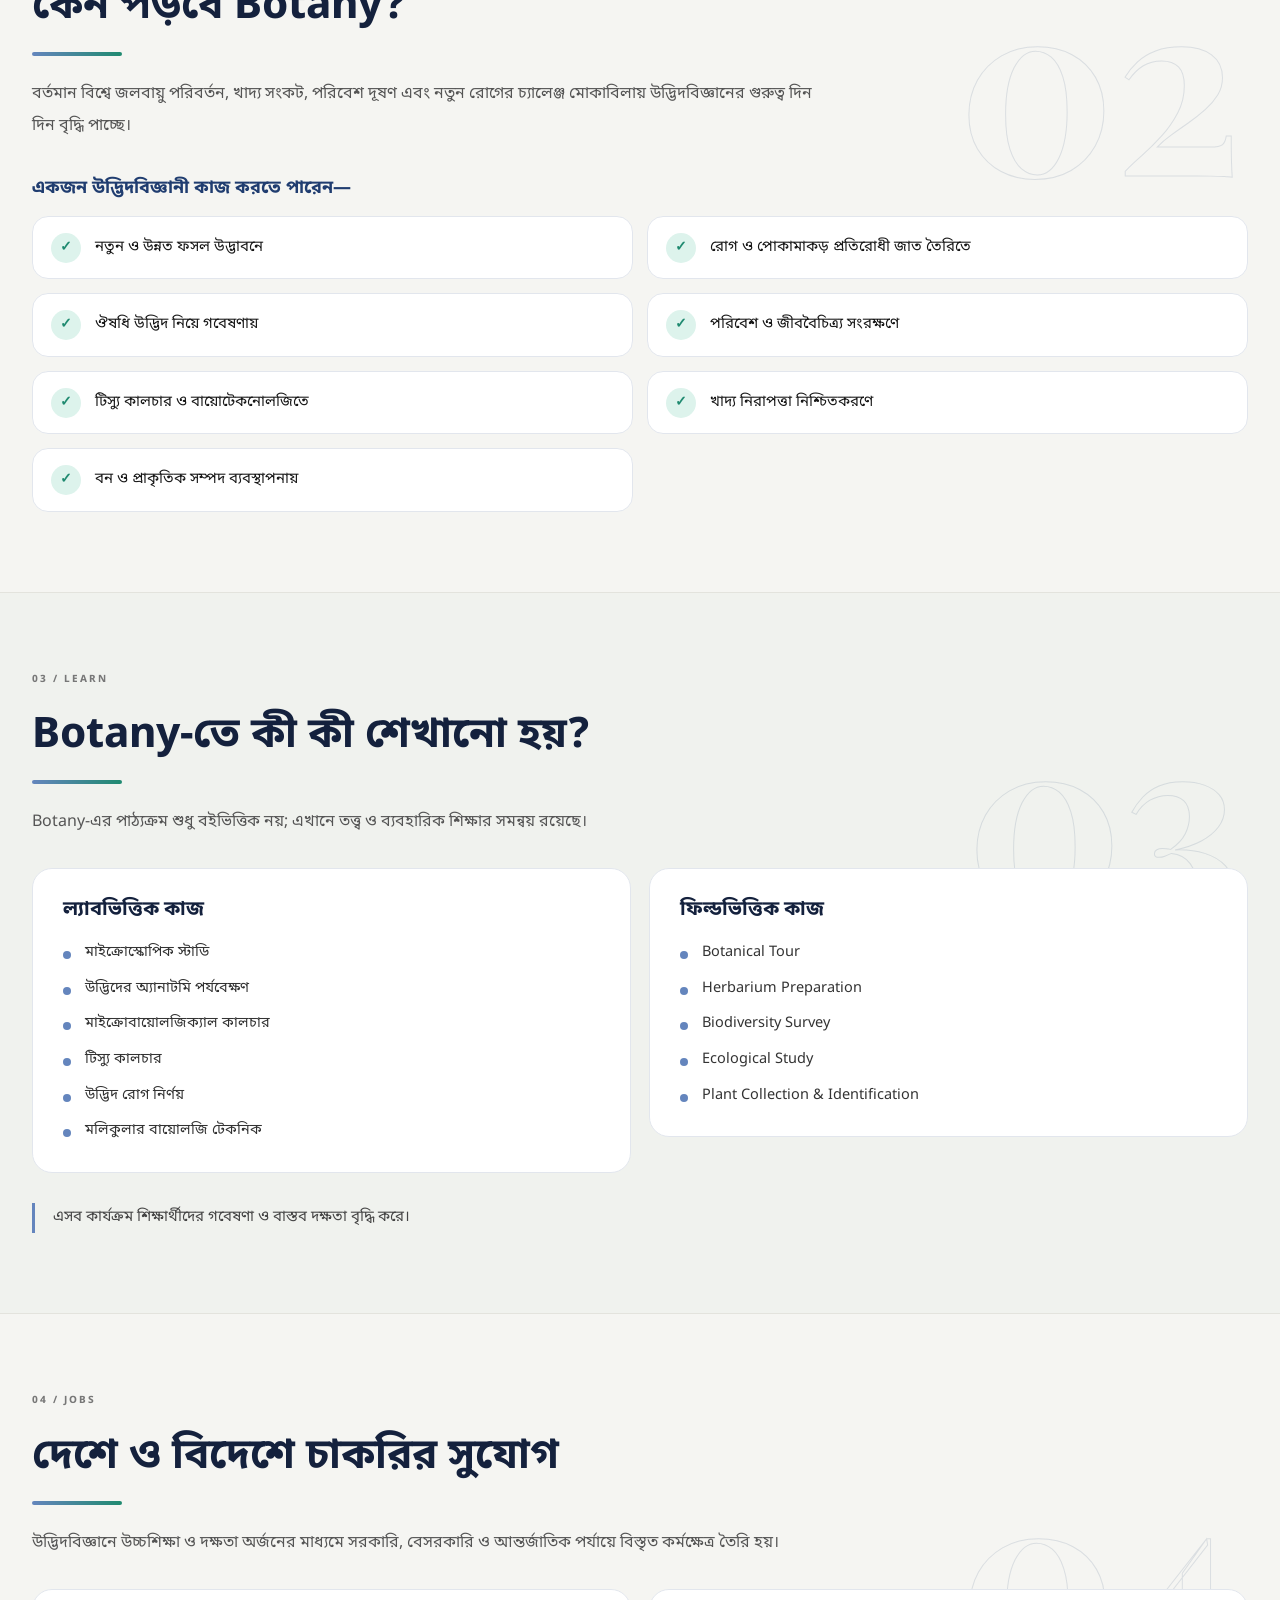
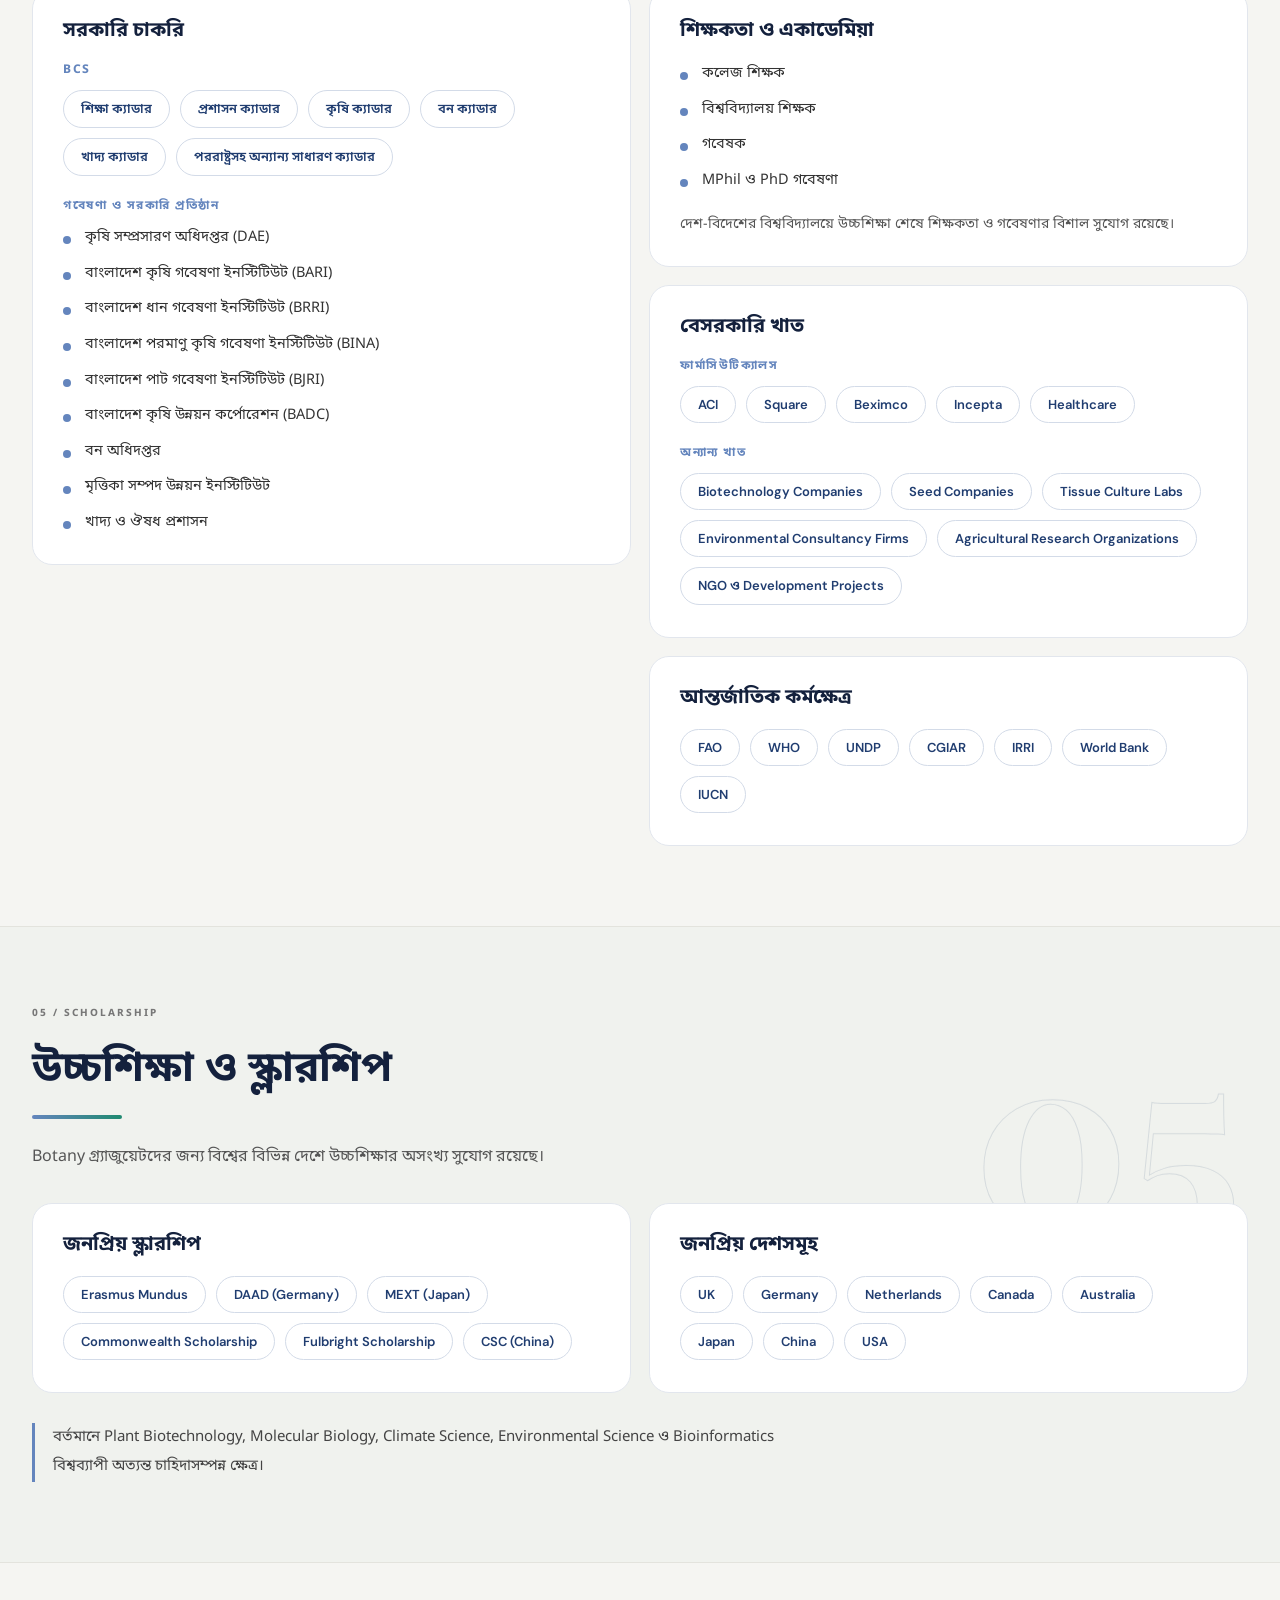
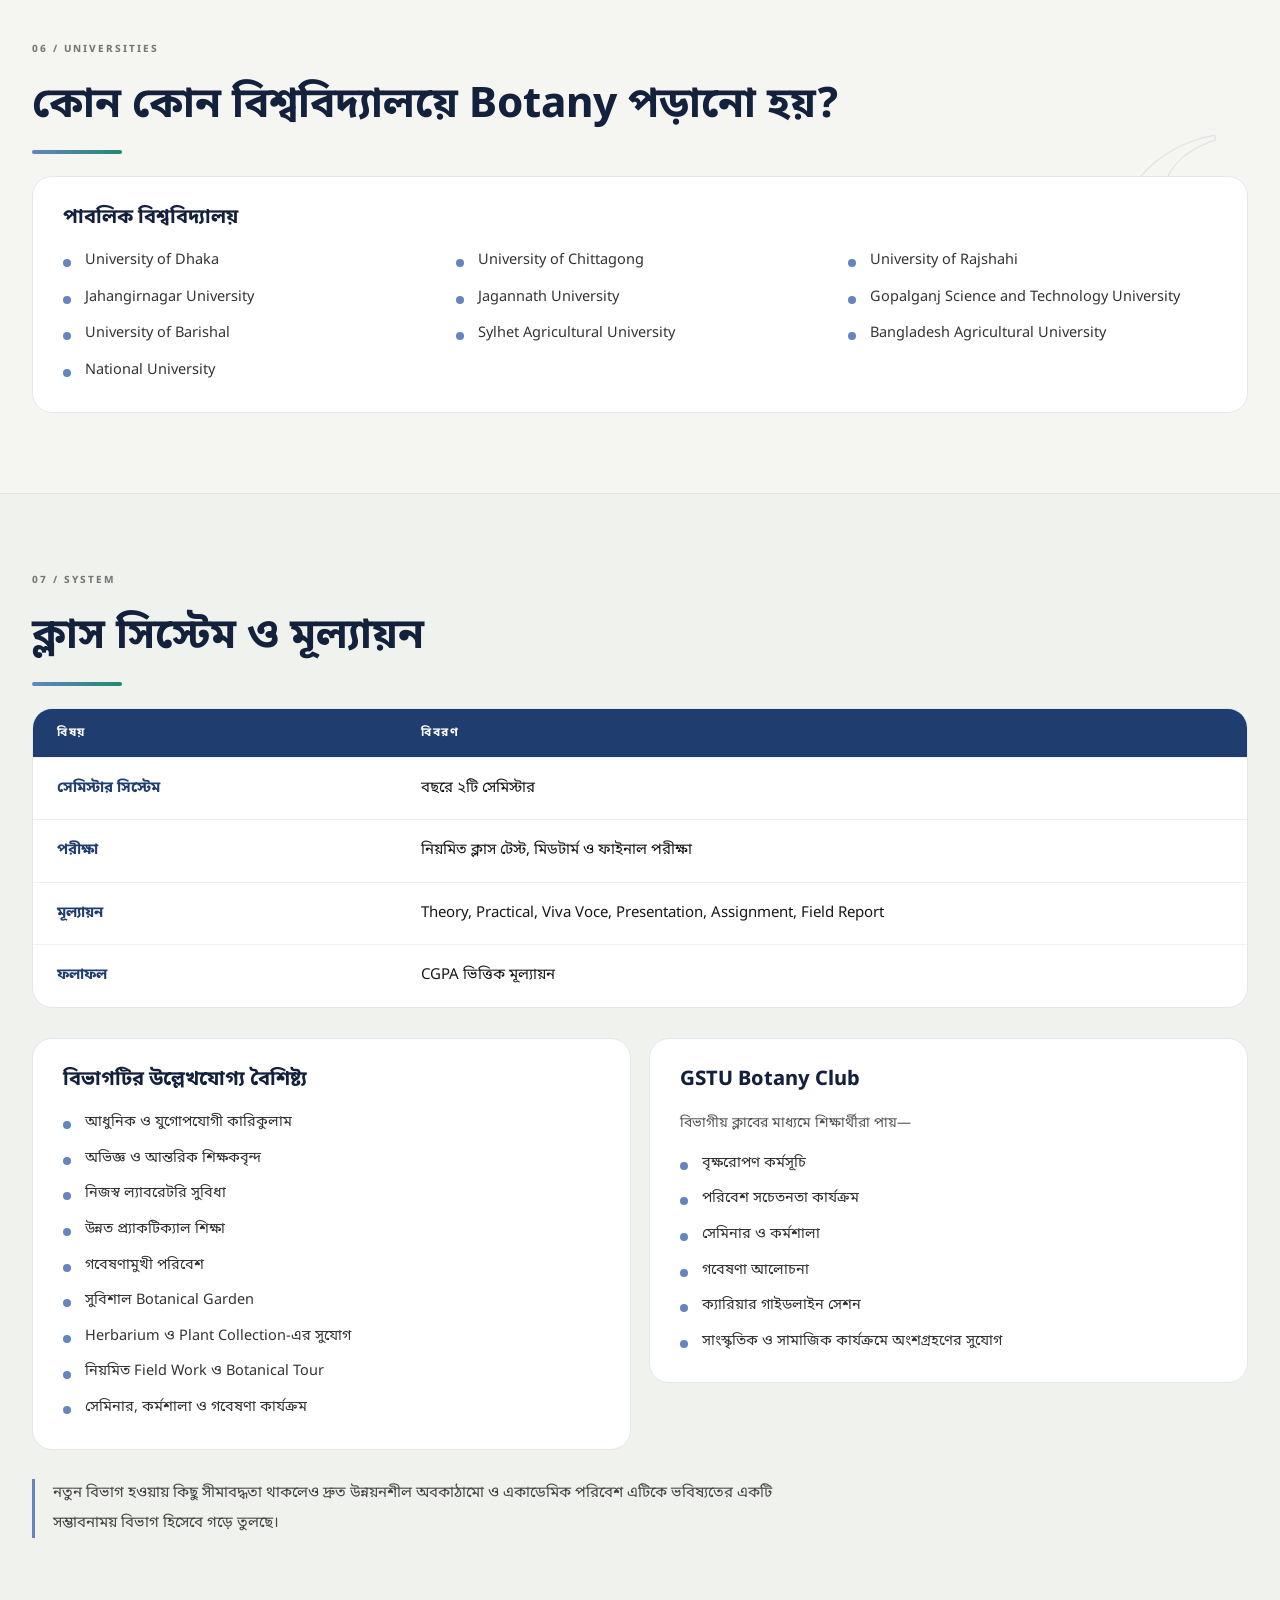
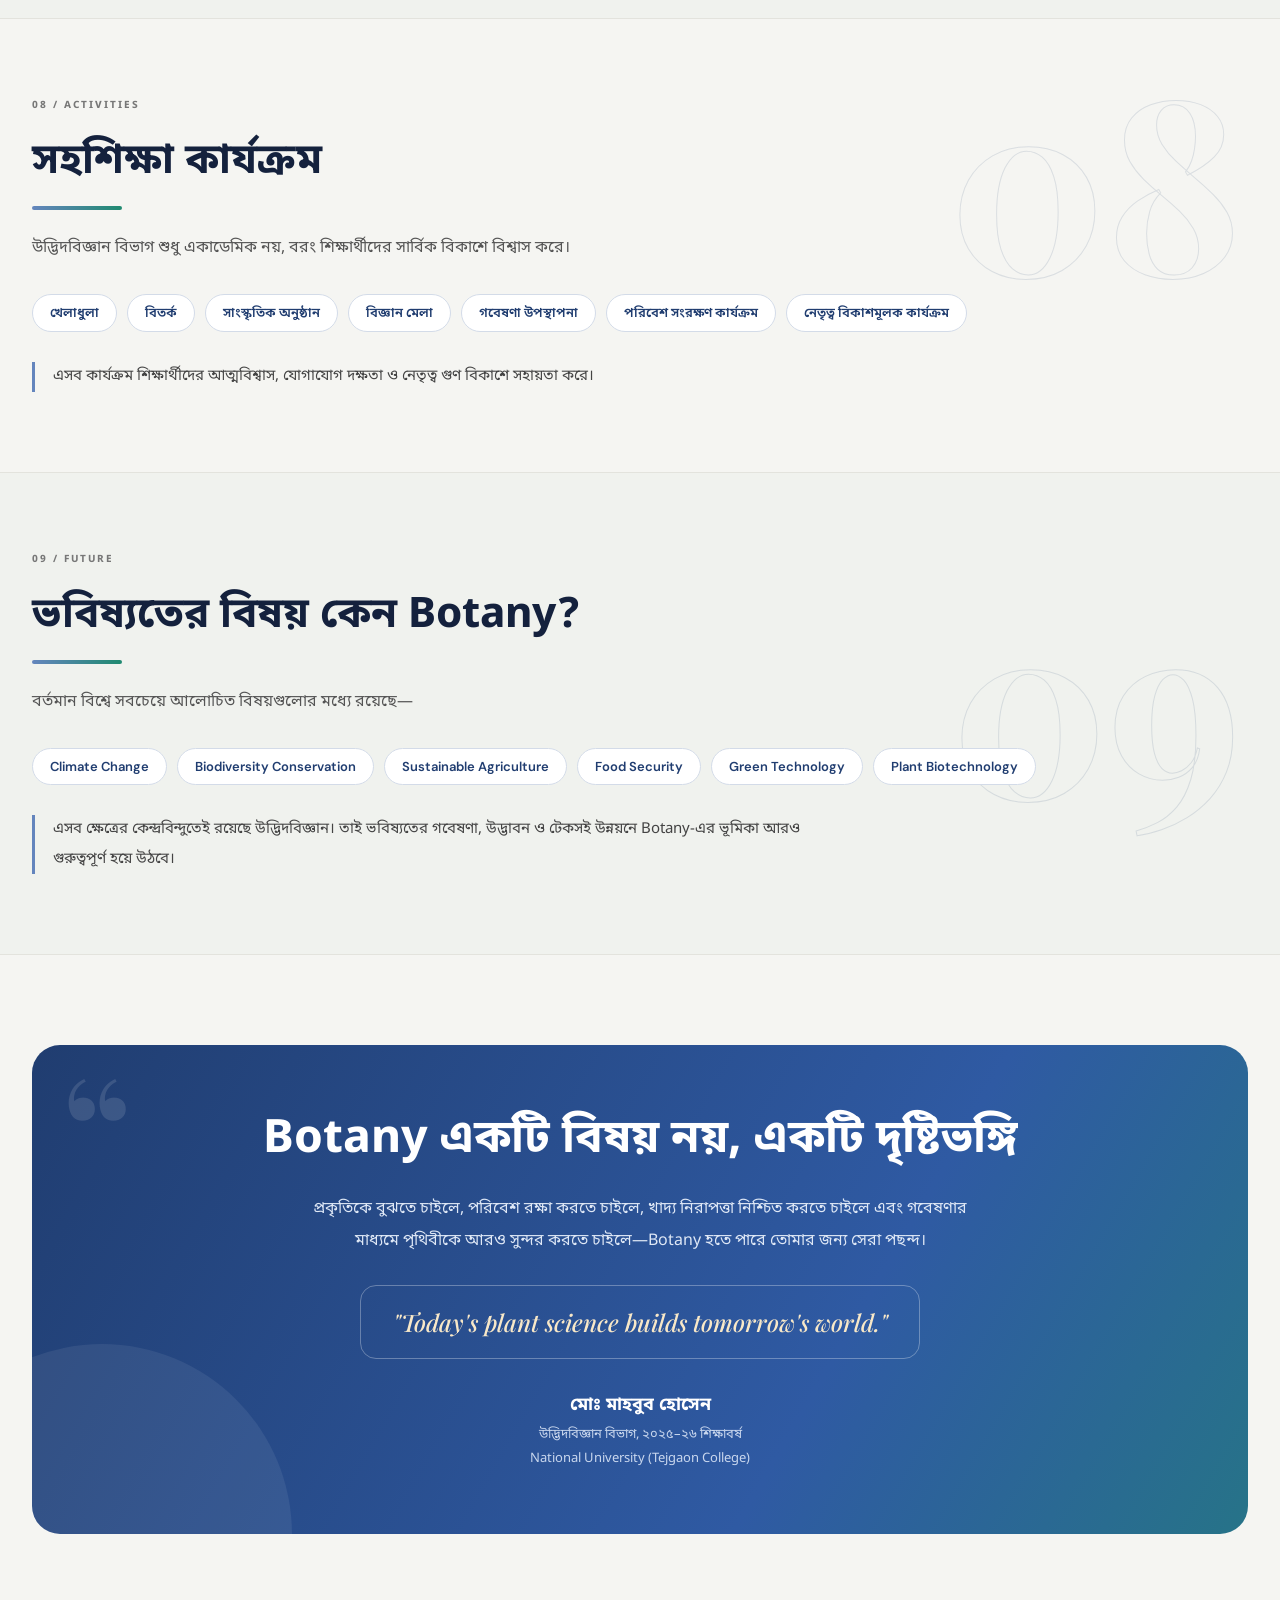
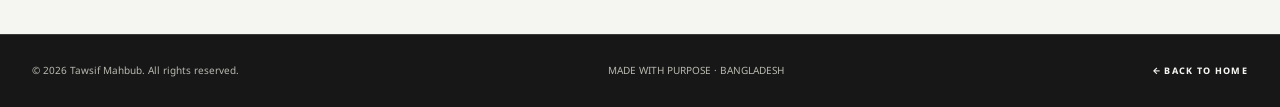
==== commit c447e351: "Add files via upload" ====
--- a/botany-review.html
+++ b/botany-review.html
@@ -32,39 +32,41 @@
 <main>
   <section class="review-hero">
     <span class="acad-orb acad-orb-a"></span><span class="acad-orb acad-orb-b"></span><span class="acad-orb acad-orb-c"></span>
+    <svg class="leaf leaf-1" viewBox="0 0 64 64" aria-hidden="true"><path d="M8 56C8 28 28 8 56 8c0 28-20 48-48 48z"/><path d="M8 56 40 24"/></svg><svg class="leaf leaf-2" viewBox="0 0 64 64" aria-hidden="true"><path d="M8 56C8 28 28 8 56 8c0 28-20 48-48 48z"/><path d="M8 56 40 24"/></svg><svg class="leaf leaf-3" viewBox="0 0 64 64" aria-hidden="true"><path d="M8 56C8 28 28 8 56 8c0 28-20 48-48 48z"/><path d="M8 56 40 24"/></svg>
     <div class="wrap review-hero-inner">
       <a class="back-link" href="index.html#academics">← হোমে ফিরে যান</a>
       <p class="hero-kicker">SUBJECT REVIEW</p>
-      <h1>উদ্ভিদবিজ্ঞান <span>(BOTANY)</span> সাবজেক্ট রিভিউ</h1>
+      <h1><span class="w" style="--i:0">উদ্ভিদবিজ্ঞান</span> <span class="w grad" style="--i:1">(BOTANY)</span> <span class="w" style="--i:2">সাবজেক্ট</span> <span class="w" style="--i:3">রিভিউ</span></h1>
       <p class="review-intro">"গাছপালা পড়ে কী হবে?" এই প্রশ্নটি প্রায়ই শুনতে হয় উদ্ভিদবিজ্ঞান বিভাগের শিক্ষার্থীদের। অথচ বাস্তবতা হলো, পৃথিবীতে জীবনের অস্তিত্ব, খাদ্য নিরাপত্তা, পরিবেশ সংরক্ষণ, ঔষধ আবিষ্কার এবং টেকসই উন্নয়নের সঙ্গে উদ্ভিদবিজ্ঞান সরাসরি জড়িত। তাই Botany শুধু একটি বিষয় নয়, এটি প্রকৃতি ও মানবকল্যাণকে জানার একটি বিজ্ঞান।</p>
       <div class="chips chips-center"><span class="chip">মোঃ মাহবুব হোসেন</span><span class="chip">উদ্ভিদবিজ্ঞান বিভাগ</span><span class="chip">২০২৫–২৬ শিক্ষাবর্ষ</span><span class="chip chip-accent">National University (Tejgaon College)</span></div>
+      <div class="stats"><div class="stat"><b data-count="21">0</b><span>উল্লেখযোগ্য শাখা</span></div><div class="stat"><b data-count="9">0</b><span>সরকারি গবেষণা প্রতিষ্ঠান</span></div><div class="stat"><b data-count="6">0</b><span>জনপ্রিয় স্কলারশিপ</span></div><div class="stat"><b data-count="10">0</b><span>তালিকাভুক্ত বিশ্ববিদ্যালয়</span></div></div>
     </div>
   </section>
 
-  <nav class="toc" aria-label="সূচিপত্র"><div class="toc-inner"><a href="#what">কী?</a><a href="#why">কেন পড়বে</a><a href="#learn">কী শেখানো হয়</a><a href="#jobs">চাকরি</a><a href="#scholarship">স্কলারশিপ</a><a href="#universities">বিশ্ববিদ্যালয়</a><a href="#system">ক্লাস সিস্টেম</a><a href="#gstu">GSTU</a><a href="#activities">সহশিক্ষা</a><a href="#future">ভবিষ্যৎ</a></div></nav>
+  <nav class="toc" aria-label="সূচিপত্র"><div class="toc-inner"><a href="#what">কী?</a><a href="#why">কেন পড়বে</a><a href="#learn">কী শেখানো হয়</a><a href="#jobs">চাকরি</a><a href="#scholarship">স্কলারশিপ</a><a href="#universities">বিশ্ববিদ্যালয়</a><a href="#system">ক্লাস সিস্টেম</a><a href="#activities">সহশিক্ষা</a><a href="#future">ভবিষ্যৎ</a></div></nav>
 
-  <section id="what" class="review-block"><div class="wrap">
+  <section id="what" class="review-block" data-n="01"><div class="wrap">
     <div class="section-label label-row">01 / <span>WHAT</span></div>
     <h2>উদ্ভিদবিজ্ঞান কী?</h2>
     <p class="review-lead">উদ্ভিদবিজ্ঞান (Botany) জীববিজ্ঞানের একটি গুরুত্বপূর্ণ শাখা। এখানে উদ্ভিদের গঠন, বৃদ্ধি, প্রজনন, শ্রেণিবিন্যাস, জিনগত বৈশিষ্ট্য, রোগবালাই, পরিবেশের সাথে সম্পর্ক, জৈবপ্রযুক্তি এবং অর্থনৈতিক গুরুত্ব সম্পর্কে অধ্যয়ন ও গবেষণা করা হয়।</p>
     <h3 class="sub-h3">উল্লেখযোগ্য শাখাসমূহ</h3>
     <div class="tag-cloud"><span class="tag">Plant Physiology</span><span class="tag">Plant Taxonomy</span><span class="tag">Microbiology</span><span class="tag">Mycology</span><span class="tag">Phycology</span><span class="tag">Bryology</span><span class="tag">Pteridology</span><span class="tag">Plant Pathology</span><span class="tag">Genetics &amp; Plant Breeding</span><span class="tag">Molecular Biology</span><span class="tag">Biotechnology</span><span class="tag">Tissue Culture</span><span class="tag">Pharmacognosy</span><span class="tag">Ethnobotany</span><span class="tag">Ecology</span><span class="tag">Agronomy</span><span class="tag">Palynology</span><span class="tag">Soil Science</span><span class="tag">Bioinformatics</span><span class="tag">Environmental Botany</span><span class="tag">Lichenology</span></div>
   </div></section>
-  <section id="why" class="review-block"><div class="wrap">
+  <section id="why" class="review-block" data-n="02"><div class="wrap">
     <div class="section-label label-row">02 / <span>WHY</span></div>
     <h2>কেন পড়বে Botany?</h2>
     <p class="review-lead">বর্তমান বিশ্বে জলবায়ু পরিবর্তন, খাদ্য সংকট, পরিবেশ দূষণ এবং নতুন রোগের চ্যালেঞ্জ মোকাবিলায় উদ্ভিদবিজ্ঞানের গুরুত্ব দিন দিন বৃদ্ধি পাচ্ছে।</p>
     <h3 class="sub-h3">একজন উদ্ভিদবিজ্ঞানী কাজ করতে পারেন—</h3>
     <ul class="check-list"><li>নতুন ও উন্নত ফসল উদ্ভাবনে</li><li>রোগ ও পোকামাকড় প্রতিরোধী জাত তৈরিতে</li><li>ঔষধি উদ্ভিদ নিয়ে গবেষণায়</li><li>পরিবেশ ও জীববৈচিত্র্য সংরক্ষণে</li><li>টিস্যু কালচার ও বায়োটেকনোলজিতে</li><li>খাদ্য নিরাপত্তা নিশ্চিতকরণে</li><li>বন ও প্রাকৃতিক সম্পদ ব্যবস্থাপনায়</li></ul>
   </div></section>
-  <section id="learn" class="review-block"><div class="wrap">
+  <section id="learn" class="review-block" data-n="03"><div class="wrap">
     <div class="section-label label-row">03 / <span>LEARN</span></div>
     <h2>Botany-তে কী কী শেখানো হয়?</h2>
     <p class="review-lead">Botany-এর পাঠ্যক্রম শুধু বইভিত্তিক নয়; এখানে তত্ত্ব ও ব্যবহারিক শিক্ষার সমন্বয় রয়েছে।</p>
     <div class="duo"><div class="panel"><h3>ল্যাবভিত্তিক কাজ</h3><ul class="panel-list"><li>মাইক্রোস্কোপিক স্টাডি</li><li>উদ্ভিদের অ্যানাটমি পর্যবেক্ষণ</li><li>মাইক্রোবায়োলজিক্যাল কালচার</li><li>টিস্যু কালচার</li><li>উদ্ভিদ রোগ নির্ণয়</li><li>মলিকুলার বায়োলজি টেকনিক</li></ul></div><div class="panel"><h3>ফিল্ডভিত্তিক কাজ</h3><ul class="panel-list"><li>Botanical Tour</li><li>Herbarium Preparation</li><li>Biodiversity Survey</li><li>Ecological Study</li><li>Plant Collection &amp; Identification</li></ul></div></div>
     <p class="review-note">এসব কার্যক্রম শিক্ষার্থীদের গবেষণা ও বাস্তব দক্ষতা বৃদ্ধি করে।</p>
   </div></section>
-  <section id="jobs" class="review-block"><div class="wrap">
+  <section id="jobs" class="review-block" data-n="04"><div class="wrap">
     <div class="section-label label-row">04 / <span>JOBS</span></div>
     <h2>দেশে ও বিদেশে চাকরির সুযোগ</h2>
     <p class="review-lead">উদ্ভিদবিজ্ঞানে উচ্চশিক্ষা ও দক্ষতা অর্জনের মাধ্যমে সরকারি, বেসরকারি ও আন্তর্জাতিক পর্যায়ে বিস্তৃত কর্মক্ষেত্র তৈরি হয়।</p>
@@ -73,19 +75,19 @@
     <div class="panel"><h3>বেসরকারি খাত</h3><h4>ফার্মাসিউটিক্যালস</h4><div class="tag-cloud"><span class="tag">ACI</span><span class="tag">Square</span><span class="tag">Beximco</span><span class="tag">Incepta</span><span class="tag">Healthcare</span></div><h4>অন্যান্য খাত</h4><div class="tag-cloud"><span class="tag">Biotechnology Companies</span><span class="tag">Seed Companies</span><span class="tag">Tissue Culture Labs</span><span class="tag">Environmental Consultancy Firms</span><span class="tag">Agricultural Research Organizations</span><span class="tag">NGO ও Development Projects</span></div></div>
     <div class="panel"><h3>আন্তর্জাতিক কর্মক্ষেত্র</h3><div class="tag-cloud"><span class="tag">FAO</span><span class="tag">WHO</span><span class="tag">UNDP</span><span class="tag">CGIAR</span><span class="tag">IRRI</span><span class="tag">World Bank</span><span class="tag">IUCN</span></div></div></div></div>
   </div></section>
-  <section id="scholarship" class="review-block"><div class="wrap">
+  <section id="scholarship" class="review-block" data-n="05"><div class="wrap">
     <div class="section-label label-row">05 / <span>SCHOLARSHIP</span></div>
     <h2>উচ্চশিক্ষা ও স্কলারশিপ</h2>
     <p class="review-lead">Botany গ্র্যাজুয়েটদের জন্য বিশ্বের বিভিন্ন দেশে উচ্চশিক্ষার অসংখ্য সুযোগ রয়েছে।</p>
     <div class="duo"><div class="panel"><h3>জনপ্রিয় স্কলারশিপ</h3><div class="tag-cloud"><span class="tag">Erasmus Mundus</span><span class="tag">DAAD (Germany)</span><span class="tag">MEXT (Japan)</span><span class="tag">Commonwealth Scholarship</span><span class="tag">Fulbright Scholarship</span><span class="tag">CSC (China)</span></div></div><div class="panel"><h3>জনপ্রিয় দেশসমূহ</h3><div class="tag-cloud"><span class="tag">UK</span><span class="tag">Germany</span><span class="tag">Netherlands</span><span class="tag">Canada</span><span class="tag">Australia</span><span class="tag">Japan</span><span class="tag">China</span><span class="tag">USA</span></div></div></div>
     <p class="review-note">বর্তমানে Plant Biotechnology, Molecular Biology, Climate Science, Environmental Science ও Bioinformatics বিশ্বব্যাপী অত্যন্ত চাহিদাসম্পন্ন ক্ষেত্র।</p>
   </div></section>
-  <section id="universities" class="review-block"><div class="wrap">
+  <section id="universities" class="review-block" data-n="06"><div class="wrap">
     <div class="section-label label-row">06 / <span>UNIVERSITIES</span></div>
     <h2>কোন কোন বিশ্ববিদ্যালয়ে Botany পড়ানো হয়?</h2>
-    <div class="panel"><h3>পাবলিক বিশ্ববিদ্যালয়</h3><ul class="panel-list cols-3"><li>University of Dhaka</li><li>University of Chittagong</li><li>University of Rajshahi</li><li>Jahangirnagar University</li><li>Jagannath University</li><li>Gopalganj Science and Technology University</li><li>University of Barishal</li><li>Sylhet Agricultural University</li><li>Bangladesh Agricultural University</li></ul></div>
+    <div class="panel"><h3>পাবলিক বিশ্ববিদ্যালয়</h3><ul class="panel-list cols-3"><li>University of Dhaka</li><li>University of Chittagong</li><li>University of Rajshahi</li><li>Jahangirnagar University</li><li>Jagannath University</li><li>Gopalganj Science and Technology University</li><li>University of Barishal</li><li>Sylhet Agricultural University</li><li>Bangladesh Agricultural University</li><li>National University</li></ul></div>
   </div></section>
-  <section id="system" class="review-block"><div class="wrap">
+  <section id="system" class="review-block" data-n="07"><div class="wrap">
     <div class="section-label label-row">07 / <span>SYSTEM</span></div>
     <h2>ক্লাস সিস্টেম ও মূল্যায়ন</h2>
     <div class="table-wrap"><table class="review-table"><thead><tr><th>বিষয়</th><th>বিবরণ</th></tr></thead><tbody>
@@ -93,23 +95,18 @@
       <tr><td>পরীক্ষা</td><td>নিয়মিত ক্লাস টেস্ট, মিডটার্ম ও ফাইনাল পরীক্ষা</td></tr>
       <tr><td>মূল্যায়ন</td><td>Theory, Practical, Viva Voce, Presentation, Assignment, Field Report</td></tr>
       <tr><td>ফলাফল</td><td>CGPA ভিত্তিক মূল্যায়ন</td></tr></tbody></table></div>
-  </div></section>
-  <section id="gstu" class="review-block"><div class="wrap">
-    <div class="section-label label-row">08 / <span>GSTU</span></div>
-    <h2>গোবিপ্রবি (GSTU)-তে Botany</h2>
-    <p class="review-lead">জীববিজ্ঞান অনুষদের অধীনে ২০১৮-১৯ শিক্ষাবর্ষে উদ্ভিদবিজ্ঞান বিভাগের যাত্রা শুরু হয়। ২০২৫-২৬ শিক্ষাবর্ষে ৮ম ব্যাচের একাডেমিক কার্যক্রম শুরু হবে।</p>
     <div class="duo"><div class="panel"><h3>বিভাগটির উল্লেখযোগ্য বৈশিষ্ট্য</h3><ul class="panel-list"><li>আধুনিক ও যুগোপযোগী কারিকুলাম</li><li>অভিজ্ঞ ও আন্তরিক শিক্ষকবৃন্দ</li><li>নিজস্ব ল্যাবরেটরি সুবিধা</li><li>উন্নত প্র্যাকটিক্যাল শিক্ষা</li><li>গবেষণামুখী পরিবেশ</li><li>সুবিশাল Botanical Garden</li><li>Herbarium ও Plant Collection-এর সুযোগ</li><li>নিয়মিত Field Work ও Botanical Tour</li><li>সেমিনার, কর্মশালা ও গবেষণা কার্যক্রম</li></ul></div><div class="panel"><h3>GSTU Botany Club</h3><p class="panel-note first">বিভাগীয় ক্লাবের মাধ্যমে শিক্ষার্থীরা পায়—</p><ul class="panel-list"><li>বৃক্ষরোপণ কর্মসূচি</li><li>পরিবেশ সচেতনতা কার্যক্রম</li><li>সেমিনার ও কর্মশালা</li><li>গবেষণা আলোচনা</li><li>ক্যারিয়ার গাইডলাইন সেশন</li><li>সাংস্কৃতিক ও সামাজিক কার্যক্রমে অংশগ্রহণের সুযোগ</li></ul></div></div>
     <p class="review-note">নতুন বিভাগ হওয়ায় কিছু সীমাবদ্ধতা থাকলেও দ্রুত উন্নয়নশীল অবকাঠামো ও একাডেমিক পরিবেশ এটিকে ভবিষ্যতের একটি সম্ভাবনাময় বিভাগ হিসেবে গড়ে তুলছে।</p>
   </div></section>
-  <section id="activities" class="review-block"><div class="wrap">
-    <div class="section-label label-row">09 / <span>ACTIVITIES</span></div>
+  <section id="activities" class="review-block" data-n="08"><div class="wrap">
+    <div class="section-label label-row">08 / <span>ACTIVITIES</span></div>
     <h2>সহশিক্ষা কার্যক্রম</h2>
     <p class="review-lead">উদ্ভিদবিজ্ঞান বিভাগ শুধু একাডেমিক নয়, বরং শিক্ষার্থীদের সার্বিক বিকাশে বিশ্বাস করে।</p>
     <div class="tag-cloud"><span class="tag">খেলাধুলা</span><span class="tag">বিতর্ক</span><span class="tag">সাংস্কৃতিক অনুষ্ঠান</span><span class="tag">বিজ্ঞান মেলা</span><span class="tag">গবেষণা উপস্থাপনা</span><span class="tag">পরিবেশ সংরক্ষণ কার্যক্রম</span><span class="tag">নেতৃত্ব বিকাশমূলক কার্যক্রম</span></div>
     <p class="review-note">এসব কার্যক্রম শিক্ষার্থীদের আত্মবিশ্বাস, যোগাযোগ দক্ষতা ও নেতৃত্ব গুণ বিকাশে সহায়তা করে।</p>
   </div></section>
-  <section id="future" class="review-block"><div class="wrap">
-    <div class="section-label label-row">10 / <span>FUTURE</span></div>
+  <section id="future" class="review-block" data-n="09"><div class="wrap">
+    <div class="section-label label-row">09 / <span>FUTURE</span></div>
     <h2>ভবিষ্যতের বিষয় কেন Botany?</h2>
     <p class="review-lead">বর্তমান বিশ্বে সবচেয়ে আলোচিত বিষয়গুলোর মধ্যে রয়েছে—</p>
     <div class="tag-cloud"><span class="tag">Climate Change</span><span class="tag">Biodiversity Conservation</span><span class="tag">Sustainable Agriculture</span><span class="tag">Food Security</span><span class="tag">Green Technology</span><span class="tag">Plant Biotechnology</span></div>
@@ -132,6 +129,7 @@
 <footer class="footer">
   <div class="footer-bottom"><div class="wrap bottom-inner"><span>© <span id="year"></span> Tawsif Mahbub. All rights reserved.</span><span>MADE WITH PURPOSE · BANGLADESH</span><a href="index.html#home">← BACK TO HOME</a></div></div>
 </footer>
+<button class="to-top" id="toTop" type="button" aria-label="উপরে যান"><span>↑</span></button>
 <script src="script.js"></script>
 </body>
 </html>
--- a/style.css
+++ b/style.css
@@ -139,7 +139,7 @@
 .back-link{align-self:flex-start;font-size:12px;font-weight:700;text-decoration:none;color:#555;border-bottom:1px solid #ccc;padding-bottom:3px;transition:color .2s,transform .2s}.back-link:hover{color:#203d70;transform:translateX(-4px)}
 .review-hero .hero-kicker{margin:44px 0 18px;font-size:11px;letter-spacing:3px;font-weight:700;color:#6485bd}
 .review-hero h1{margin:0;max-width:900px;font-weight:700;font-size:clamp(34px,5.6vw,70px);line-height:1.3;color:#203d70}
-.review-hero h1 span{background:linear-gradient(90deg,#6485bd,#1f8a70,#6485bd);background-size:200% 100%;-webkit-background-clip:text;background-clip:text;color:transparent;animation:shine 6s linear infinite}
+.review-hero h1 .grad{background:linear-gradient(90deg,#6485bd,#1f8a70,#6485bd);background-size:200% 100%;-webkit-background-clip:text;background-clip:text;color:transparent;animation:shine 6s linear infinite}
 .review-intro{max-width:760px;margin:26px 0 30px;font-size:16px;line-height:2.05;color:#555}
 .chips-center{justify-content:center;margin:0}
 .toc{position:sticky;top:0;z-index:60;background:#F5F5F2ee;backdrop-filter:blur(10px);border-bottom:1px solid #deded8}
@@ -179,7 +179,7 @@
 .review-table td:first-child{width:30%;font-weight:700;color:#203d70}
 .review-table tbody tr{transition:background .2s}.review-table tbody tr:hover{background:#eef3fa}
 .review-finale{padding:90px 0 100px}
-.quote-block{position:relative;overflow:hidden;padding:64px clamp(26px,6vw,80px);border-radius:28px;background:linear-gradient(135deg,#203d70,#2f5aa3 60%,#1f8a70);color:#fff;text-align:center}
+.quote-block{position:relative;overflow:hidden;padding:64px clamp(26px,6vw,80px);border-radius:28px;background:linear-gradient(120deg,#203d70,#2f5aa3,#1f8a70,#2f5aa3,#203d70);background-size:300% 100%;animation:gradmove 14s ease-in-out infinite;color:#fff;text-align:center}
 .quote-block:before{content:"";position:absolute;width:380px;height:380px;border-radius:50%;left:-120px;bottom:-190px;background:#ffffff12;animation:drift 12s ease-in-out infinite}
 .quote-mark{position:absolute;top:6px;left:30px;font:700 150px/1 "Playfair Display",serif;color:#ffffff1f}
 .quote-block h2{position:relative;margin:0 0 20px;font-weight:700;font-size:clamp(26px,4vw,46px);line-height:1.4}
@@ -188,3 +188,42 @@
 .signature{position:relative}.signature strong{display:block;font-size:18px}.signature span{display:block;margin-top:6px;font-size:13px;line-height:1.8;color:#c9d7ee}
 @media(max-width:900px){.duo{grid-template-columns:1fr}.panel-list.cols-3{grid-template-columns:repeat(2,1fr)}.toc-inner{width:calc(100% - 36px)}}
 @media(max-width:680px){.review-hero{padding:48px 0 44px}.review-hero .hero-kicker{margin-top:32px}.review-block{padding:56px 0}.check-list{grid-template-columns:1fr}.panel-list.cols-3{grid-template-columns:1fr}.panel{padding:22px 20px}.review-cta{padding:26px 22px}.cta-arrow{width:46px;height:46px}.quote-block{padding:48px 22px}.quote-mark{font-size:100px;left:14px}.review-finale{padding:60px 0 70px}}
+
+.table-wrap+.duo{margin-top:30px}
+
+/* ===== Extra motion & polish (v2) ===== */
+@keyframes pop{from{opacity:0;transform:scale(.7)}to{opacity:1;transform:none}}
+@keyframes slideIn{from{opacity:0;transform:translateX(-18px)}to{opacity:1;transform:none}}
+@keyframes sway{0%,100%{transform:rotate(-9deg) translateY(0)}50%{transform:rotate(9deg) translateY(-14px)}}
+@keyframes gradmove{0%,100%{background-position:0 50%}50%{background-position:100% 50%}}
+@keyframes glow{0%,100%{text-shadow:0 0 0 #f8e8c800}50%{text-shadow:0 0 22px #f8e8c866}}
+@keyframes grow{from{width:0}to{width:90px}}
+.review-hero h1 .w{display:inline-block;animation:rise .9s cubic-bezier(.2,.7,.2,1) calc(var(--i)*.13s + .1s) backwards}
+.leaf{position:absolute;z-index:0;fill:none;stroke:#1f8a70;stroke-width:1.4;stroke-linecap:round;stroke-linejoin:round;opacity:.32;transform-origin:50% 100%;animation:sway 7s ease-in-out infinite;pointer-events:none}
+.leaf-1{width:88px;left:6%;top:22%}.leaf-2{width:56px;right:9%;top:16%;stroke:#6485bd;animation-duration:9s;animation-delay:-3s}.leaf-3{width:72px;right:16%;bottom:10%;animation-duration:8s;animation-delay:-5s}
+.stats{display:grid;grid-template-columns:repeat(4,1fr);gap:14px;width:100%;max-width:880px;margin-top:38px}
+.stat{padding:22px 12px 18px;border:1px solid #d3dbe8;border-radius:20px;background:#ffffffcc;backdrop-filter:blur(6px);transition:transform .35s cubic-bezier(.2,.7,.2,1),box-shadow .35s,border-color .35s}
+.stat:hover{transform:translateY(-6px);box-shadow:0 18px 34px #203d7018;border-color:#6485bd}
+.stat b{display:block;font:700 clamp(32px,4vw,46px)/1 "Playfair Display",serif;color:#203d70}
+.stat span{display:block;margin-top:10px;font-size:12.5px;line-height:1.6;color:#666}
+.review-block{position:relative;overflow:hidden}
+.review-block .wrap{position:relative;z-index:1}
+.review-block:after{content:attr(data-n);position:absolute;right:3%;top:10px;font:700 clamp(130px,19vw,280px)/1 "Playfair Display",serif;color:transparent;-webkit-text-stroke:1px #203d7020;pointer-events:none;transform:translateY(var(--py,0px));will-change:transform}
+.review-block h2:after{content:"";display:block;width:0;height:4px;margin-top:16px;border-radius:4px;background:linear-gradient(90deg,#6485bd,#1f8a70)}
+.review-block h2.in:after{animation:grow 1s .35s cubic-bezier(.2,.7,.2,1) forwards}
+.tag-cloud.in .tag{animation:pop .5s cubic-bezier(.2,.7,.2,1) calc(var(--k,0)*45ms + .15s) backwards}
+.panel.in .panel-list li{animation:slideIn .55s cubic-bezier(.2,.7,.2,1) calc(var(--k,0)*60ms + .25s) backwards}
+.check-list li.in:before{animation:pop .6s cubic-bezier(.2,.7,.2,1) .35s backwards}
+.table-wrap.in tbody tr{animation:slideIn .6s cubic-bezier(.2,.7,.2,1) calc(var(--k,0)*110ms + .25s) backwards}
+.panel{transform:perspective(900px) rotateX(var(--rx,0deg)) rotateY(var(--ry,0deg));transition:transform .25s ease-out,box-shadow .3s,border-color .3s}
+.panel:hover h3{color:#203d70}
+.review-note{transition:border-color .3s,padding-left .3s}.review-note:hover{border-left-color:#1f8a70;padding-left:26px}
+.quote-block blockquote{animation:glow 5s ease-in-out infinite}
+.to-top{position:fixed;right:22px;bottom:22px;z-index:90;width:52px;height:52px;padding:0;border:0;border-radius:50%;cursor:pointer;background:conic-gradient(#203d70 calc(var(--p,0)*1%),#d3dbe8 0);opacity:0;transform:translateY(20px) scale(.8);pointer-events:none;transition:opacity .35s,transform .35s cubic-bezier(.2,.7,.2,1);box-shadow:0 10px 24px #203d7026}
+.to-top span{position:absolute;inset:4px;border-radius:50%;display:grid;place-items:center;background:#fff;color:#203d70;font-size:20px;font-weight:700;transition:background .25s,color .25s}
+.to-top.show{opacity:1;transform:none;pointer-events:auto}
+.to-top:hover span{background:#203d70;color:#fff}
+.interest-grid article{transition:transform .35s cubic-bezier(.2,.7,.2,1)}.interest-grid article:hover{transform:translateY(-6px)}
+.interest-icon{display:inline-block;transition:transform .5s cubic-bezier(.2,.7,.2,1)}.interest-grid article:hover .interest-icon{transform:rotate(18deg) scale(1.2)}
+@media(max-width:900px){.stats{grid-template-columns:repeat(2,1fr)}.leaf-1{left:2%}}
+@media(max-width:680px){.stats{margin-top:28px}.review-block:after{font-size:120px;top:0}.to-top{right:14px;bottom:14px;width:46px;height:46px}.leaf-2,.leaf-3{display:none}}
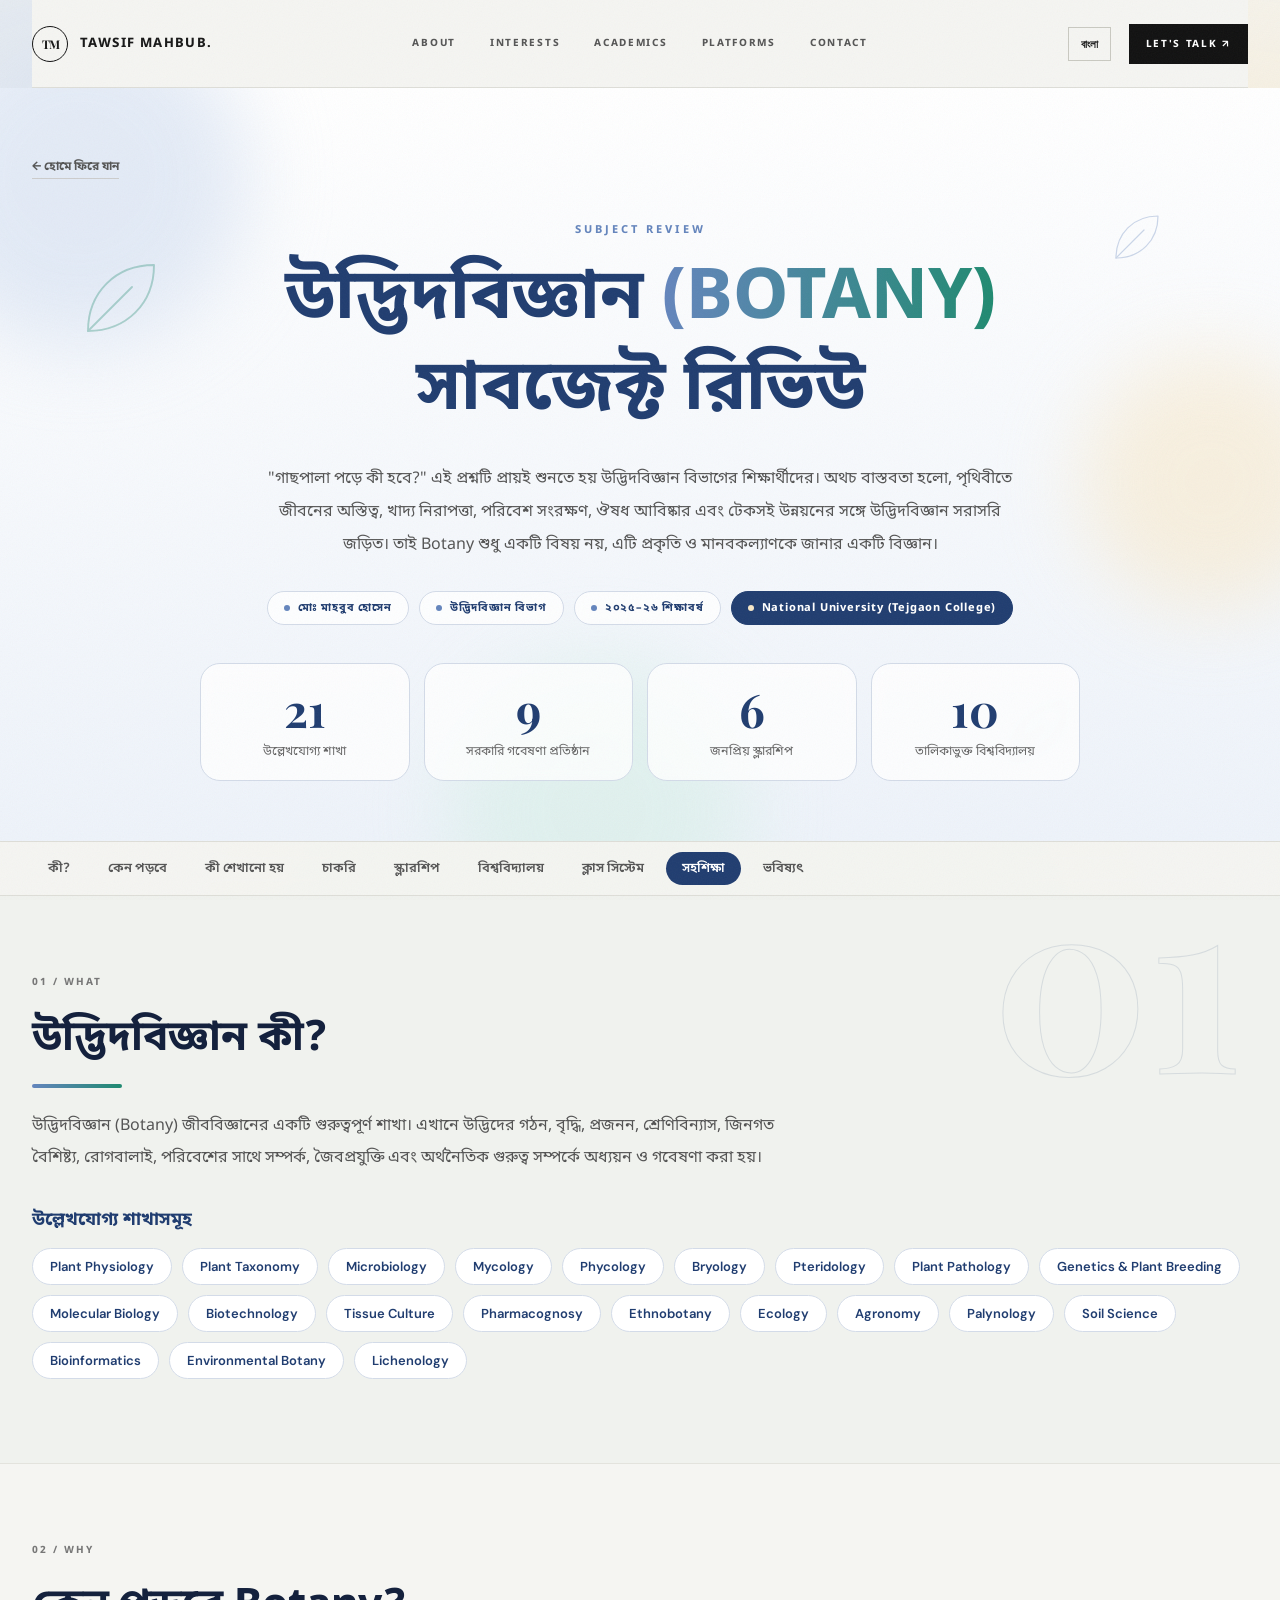
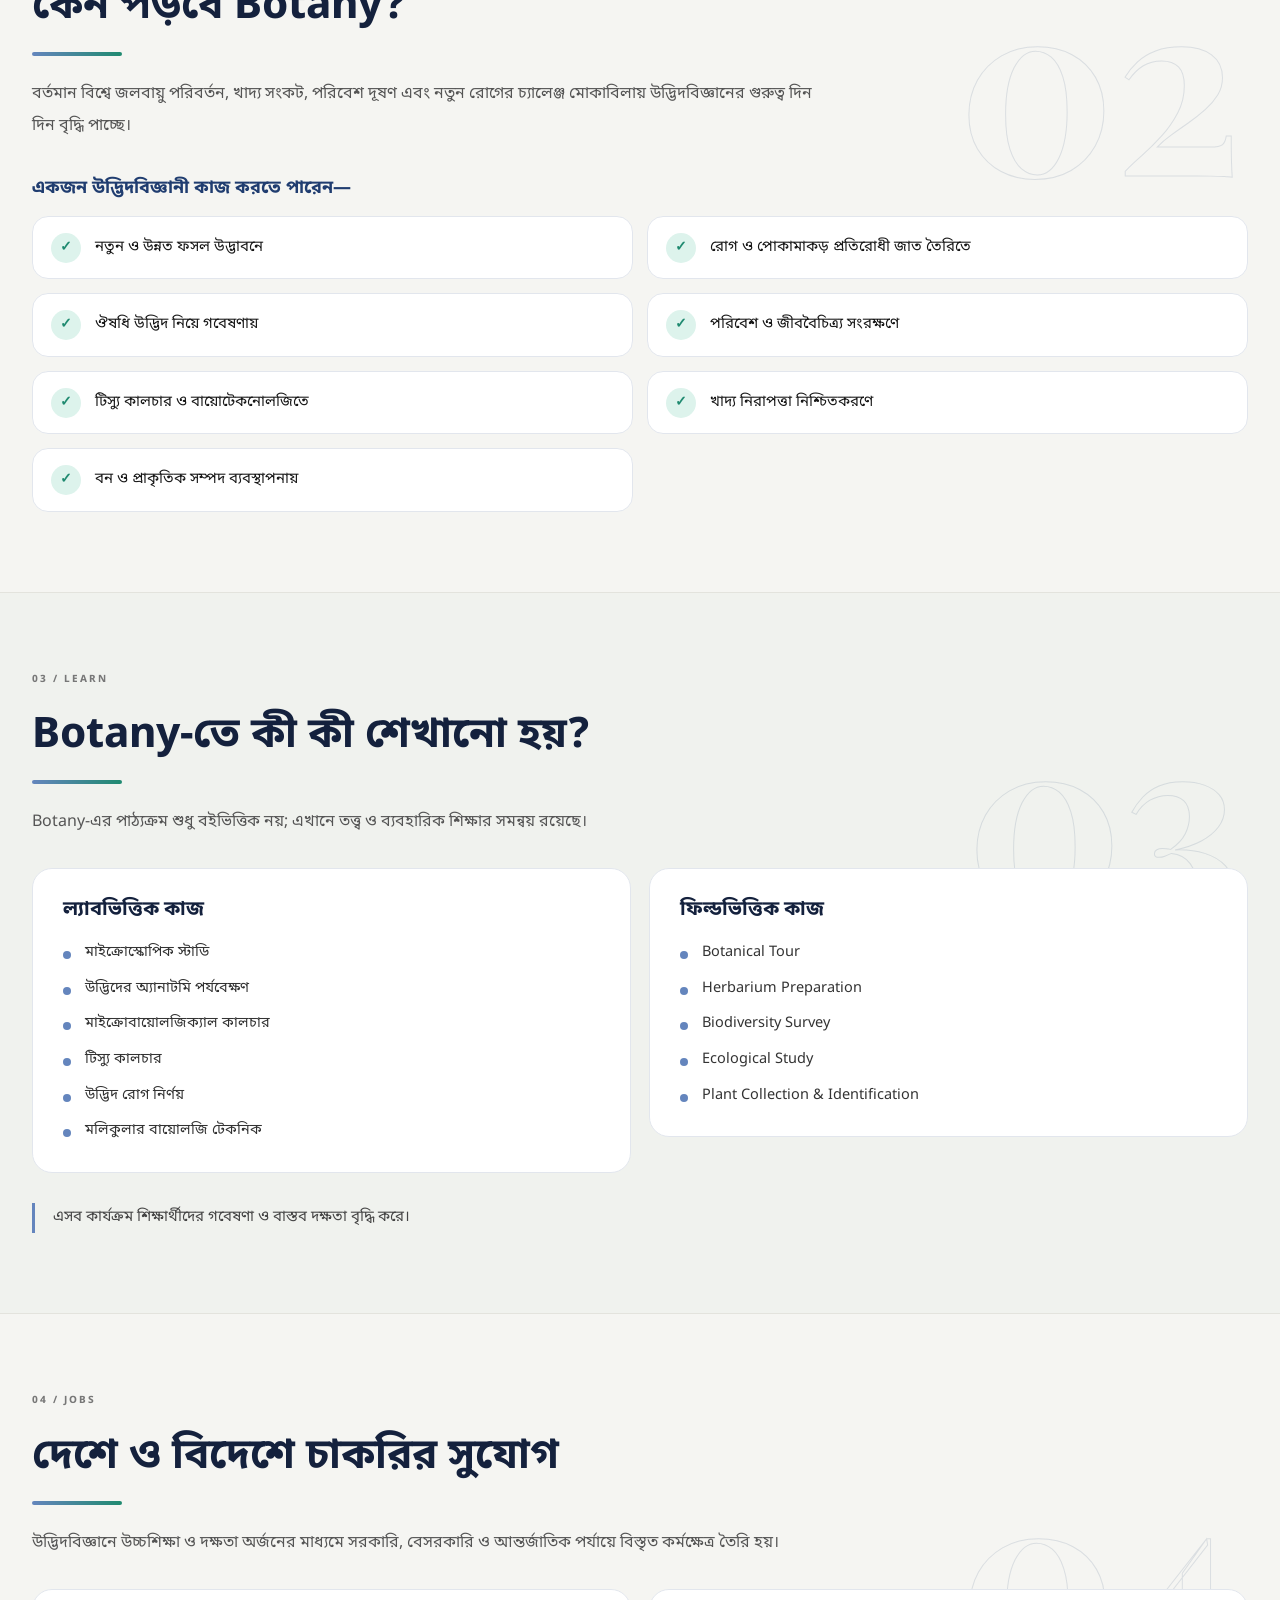
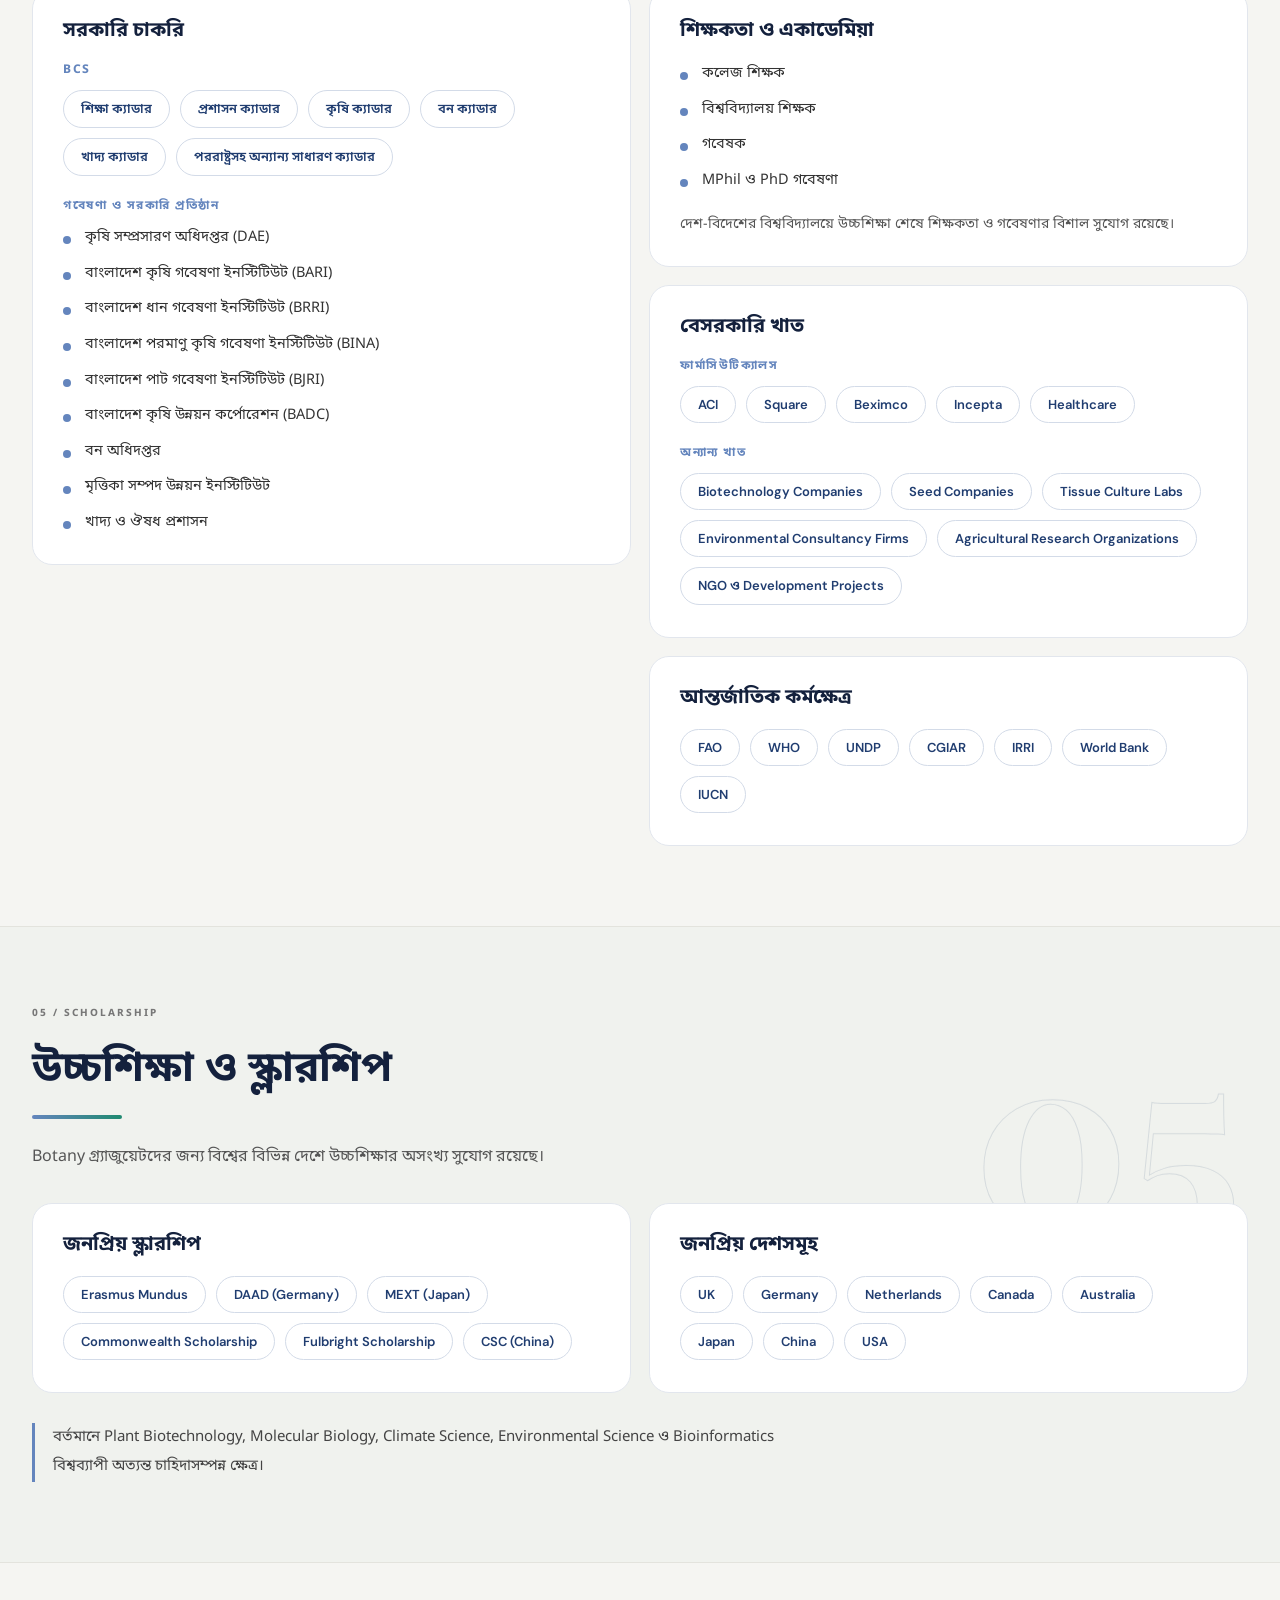
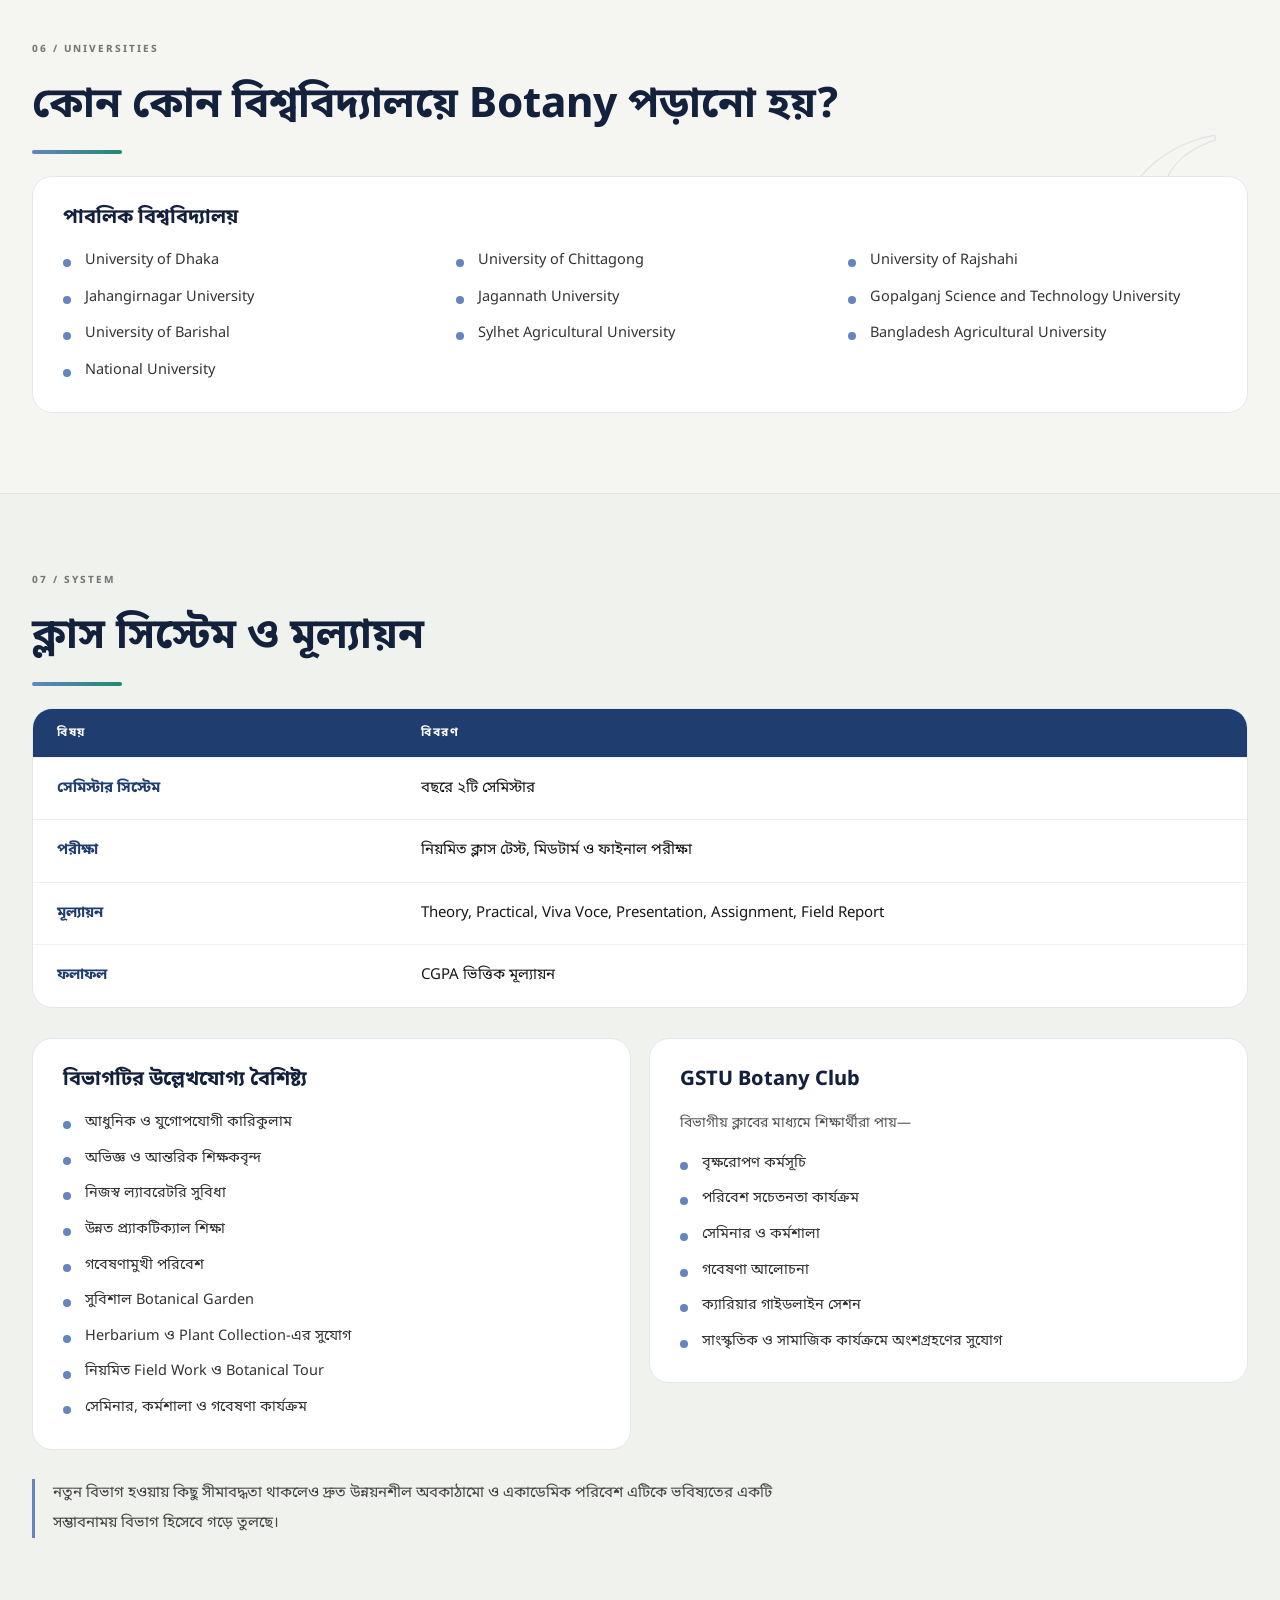
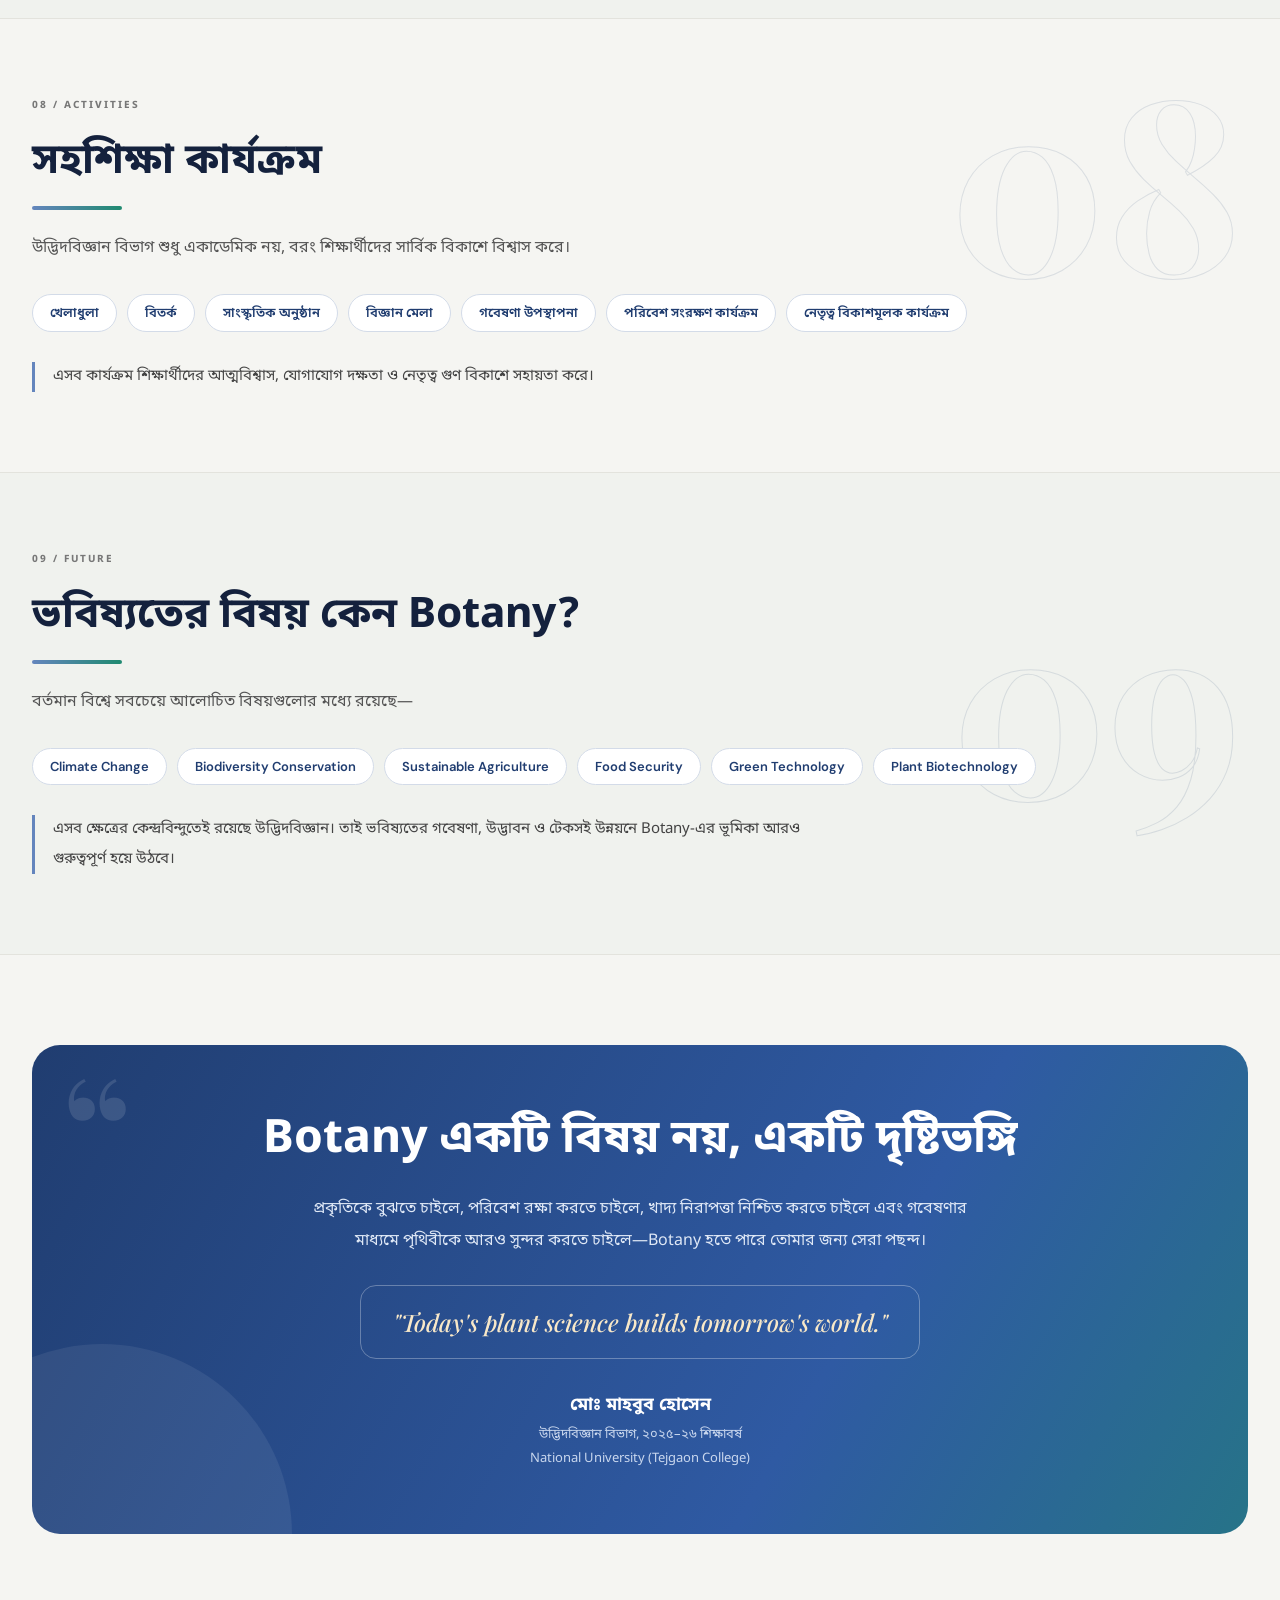
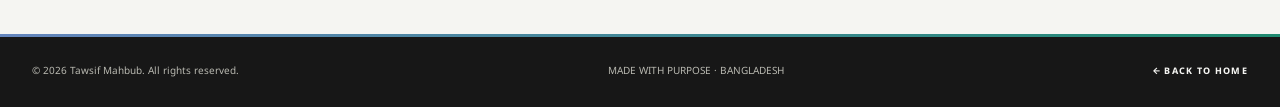
==== commit fdf73c8a: "Add files via upload" ====
--- a/botany-review.html
+++ b/botany-review.html
@@ -8,10 +8,13 @@
   <link rel="preconnect" href="https://fonts.googleapis.com">
   <link rel="preconnect" href="https://fonts.gstatic.com" crossorigin>
   <link href="https://fonts.googleapis.com/css2?family=DM+Sans:wght@400;500;600;700&family=Playfair+Display:wght@500;600;700&family=Noto+Sans+Bengali:wght@400;500;600;700&display=swap" rel="stylesheet">
+  <link rel="icon" type="image/png" href="assets/favicon.png">
+  <link rel="apple-touch-icon" href="assets/apple-touch-icon.png">
   <link rel="stylesheet" href="style.css">
-  <script>document.documentElement.classList.add("js")</script>
+  <script>document.documentElement.classList.add("js");try{if(sessionStorage.getItem("tm-seen"))document.documentElement.classList.add("noloader");sessionStorage.setItem("tm-seen","1")}catch(e){}</script>
 </head>
 <body class="review-page">
+<div class="loader" aria-hidden="true"><span>TM</span><i></i></div>
 <div class="progress" id="progress" aria-hidden="true"></div>
 <header class="header">
   <a class="logo" href="index.html#home"><span class="logo-symbol">TM</span><span>TAWSIF MAHBUB<span class="dot">.</span></span></a>
--- a/style.css
+++ b/style.css
@@ -227,3 +227,47 @@
 .interest-icon{display:inline-block;transition:transform .5s cubic-bezier(.2,.7,.2,1)}.interest-grid article:hover .interest-icon{transform:rotate(18deg) scale(1.2)}
 @media(max-width:900px){.stats{grid-template-columns:repeat(2,1fr)}.leaf-1{left:2%}}
 @media(max-width:680px){.stats{margin-top:28px}.review-block:after{font-size:120px;top:0}.to-top{right:14px;bottom:14px;width:46px;height:46px}.leaf-2,.leaf-3{display:none}}
+
+/* ===== Site-wide polish (v3) ===== */
+@keyframes aurora{0%{transform:translate(0,0) scale(1)}100%{transform:translate(4%,3%) scale(1.12)}}
+@keyframes loaderOut{to{opacity:0;visibility:hidden}}
+@keyframes loaderBar{from{transform:scaleX(0)}to{transform:scaleX(1)}}
+@keyframes loaderLogo{from{opacity:0;transform:scale(.7)}to{opacity:1;transform:none}}
+::selection{background:#203d70;color:#fff}
+::-webkit-scrollbar{width:10px}::-webkit-scrollbar-track{background:#F5F5F2}::-webkit-scrollbar-thumb{background:#b9c6dc;border-radius:10px;border:2px solid #F5F5F2}::-webkit-scrollbar-thumb:hover{background:#6485bd}
+:focus-visible{outline:2px solid #6485bd;outline-offset:3px;border-radius:4px}
+body:before{content:"";position:fixed;inset:-20%;z-index:-1;pointer-events:none;background:radial-gradient(38% 38% at 18% 22%,#cfdcf099,transparent 70%),radial-gradient(34% 34% at 82% 30%,#f8e8c88c,transparent 70%),radial-gradient(40% 40% at 52% 92%,#d6efe699,transparent 70%);animation:aurora 22s ease-in-out infinite alternate}
+body:after{content:"";position:fixed;inset:0;z-index:120;pointer-events:none;opacity:.045;background-image:url("data:image/svg+xml,%3Csvg xmlns='http://www.w3.org/2000/svg' width='160' height='160'%3E%3Cfilter id='n'%3E%3CfeTurbulence type='fractalNoise' baseFrequency='.8' numOctaves='2' stitchTiles='stitch'/%3E%3C/filter%3E%3Crect width='100%25' height='100%25' filter='url(%23n)'/%3E%3C/svg%3E")}
+.loader{position:fixed;inset:0;z-index:999;display:grid;place-content:center;justify-items:center;gap:22px;background:#F5F5F2;animation:loaderOut .55s ease .85s forwards}
+.loader span{font:700 54px "Playfair Display",serif;color:#203d70;letter-spacing:-2px;animation:loaderLogo .6s cubic-bezier(.2,.7,.2,1) both}
+.loader i{display:block;width:140px;height:3px;border-radius:3px;background:linear-gradient(90deg,#6485bd,#1f8a70);transform-origin:left;animation:loaderBar .8s cubic-bezier(.6,.1,.2,1) both}
+html.noloader .loader,html:not(.js) .loader{display:none}
+.nav a{position:relative}
+.nav a:after{content:"";position:absolute;left:0;right:0;bottom:-8px;height:2px;background:#203d70;transform:scaleX(0);transition:transform .3s cubic-bezier(.2,.7,.2,1)}
+.nav a:hover{color:#203d70}.nav a:hover:after{transform:scaleX(1)}
+.hero-primary,.header-contact,.language{position:relative;overflow:hidden}
+.hero-primary:after,.header-contact:after{content:"";position:absolute;top:0;left:-130%;width:60%;height:100%;background:linear-gradient(100deg,transparent,#ffffff59,transparent);transform:skewX(-20deg);transition:left .8s}
+.hero-primary:hover:after,.header-contact:hover:after{left:150%}
+h2 em{background:linear-gradient(90deg,#6485bd,#1f8a70);-webkit-background-clip:text;background-clip:text;color:transparent}
+.ticker{-webkit-mask-image:linear-gradient(90deg,transparent,#000 8%,#000 92%,transparent);mask-image:linear-gradient(90deg,transparent,#000 8%,#000 92%,transparent)}
+.footer{position:relative}
+.footer:before{content:"";position:absolute;top:0;left:0;right:0;height:3px;background:linear-gradient(90deg,#6485bd,#1f8a70,#f8e8c8,#6485bd);background-size:300% 100%;animation:shine 8s linear infinite}
+.platform-card:hover{transform:translateY(-8px);box-shadow:0 22px 44px #203d7020;border-color:#6485bd}
+.cursor-glow{position:fixed;left:0;top:0;width:440px;height:440px;margin:-220px 0 0 -220px;border-radius:50%;background:radial-gradient(circle,#6485bd30,transparent 65%);pointer-events:none;z-index:110;opacity:0;transition:opacity .5s;will-change:transform}
+.cursor-glow.on{opacity:1}
+@media(prefers-reduced-motion:reduce){.loader,.cursor-glow{display:none}body:before{animation:none}}
+@media(max-width:680px){body:before{opacity:.7}}
+
+/* ===== Cover banner ===== */
+@keyframes streak{from{left:-60%}to{left:140%}}
+@keyframes ping{0%{box-shadow:0 0 0 0 #ff3b2f88}100%{box-shadow:0 0 0 12px #ff3b2f00}}
+.cover-section{padding-top:10px;padding-bottom:90px}
+.cover-card{position:relative;margin:0;overflow:hidden;border-radius:28px;aspect-ratio:16/9;background:#d90a00;box-shadow:0 34px 70px #c4120a2e;transform:perspective(1300px) rotateX(var(--rx,0deg)) rotateY(var(--ry,0deg));transition:transform .3s ease-out,box-shadow .4s}
+.cover-card:hover{box-shadow:0 44px 90px #c4120a40}
+.cover-card img{display:block;width:100%;height:100%;object-fit:cover;transform:scale(1.03);transition:transform 1.4s cubic-bezier(.2,.7,.2,1)}
+.cover-card:hover img{transform:scale(1.08)}
+.cover-card:after{content:"";position:absolute;top:0;left:-60%;width:40%;height:100%;background:linear-gradient(100deg,transparent,#ffffff30,transparent);transform:skewX(-20deg);pointer-events:none}
+.cover-card.in:after{animation:streak 1.6s .6s ease-out 1 both}
+.cover-card figcaption{position:absolute;left:22px;bottom:20px;display:flex;align-items:center;gap:10px;padding:10px 18px;border:1px solid #ffffff55;border-radius:999px;background:#00000045;backdrop-filter:blur(10px);color:#fff;font-size:10.5px;font-weight:700;letter-spacing:1.8px}
+.cover-dot{width:8px;height:8px;border-radius:50%;background:#ff3b2f;animation:ping 2s infinite}
+@media(max-width:680px){.cover-section{padding-bottom:60px}.cover-card{border-radius:18px}.cover-card figcaption{left:12px;bottom:12px;padding:8px 13px;font-size:9px;letter-spacing:1.2px}}
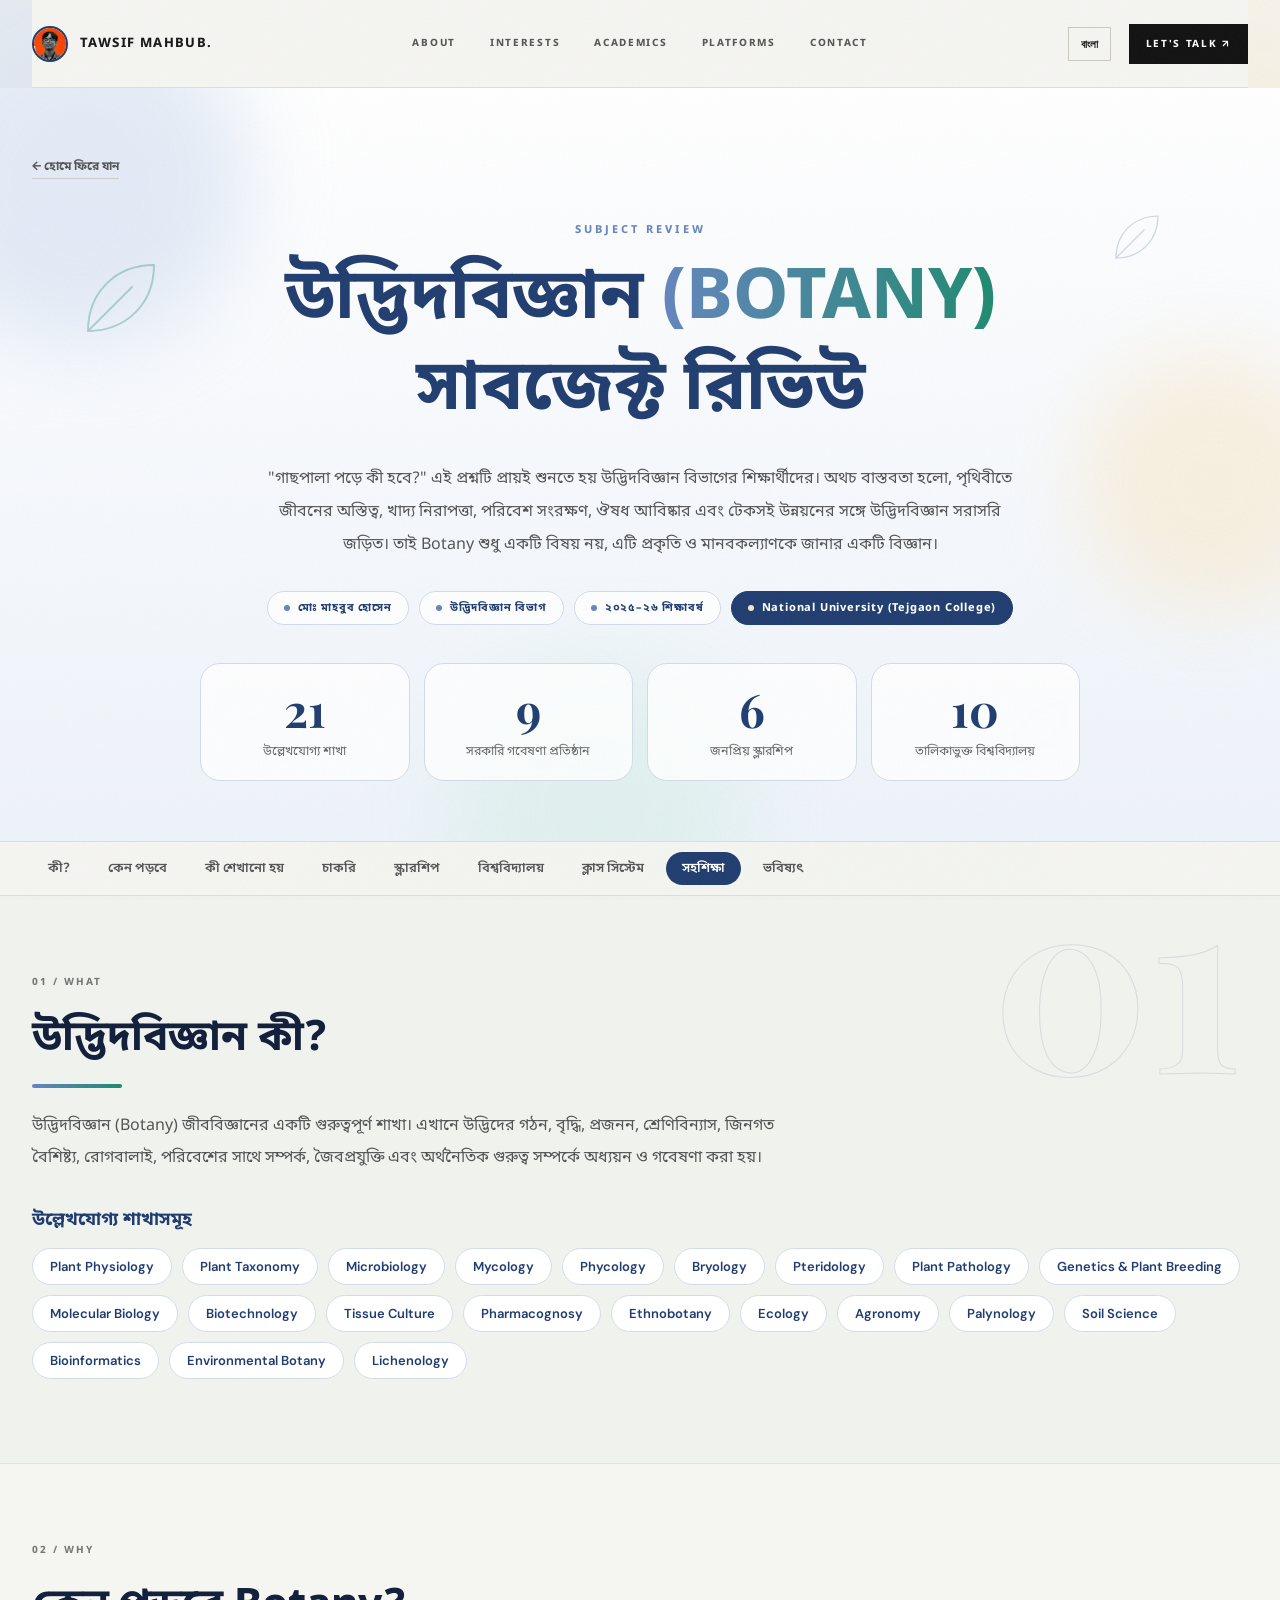
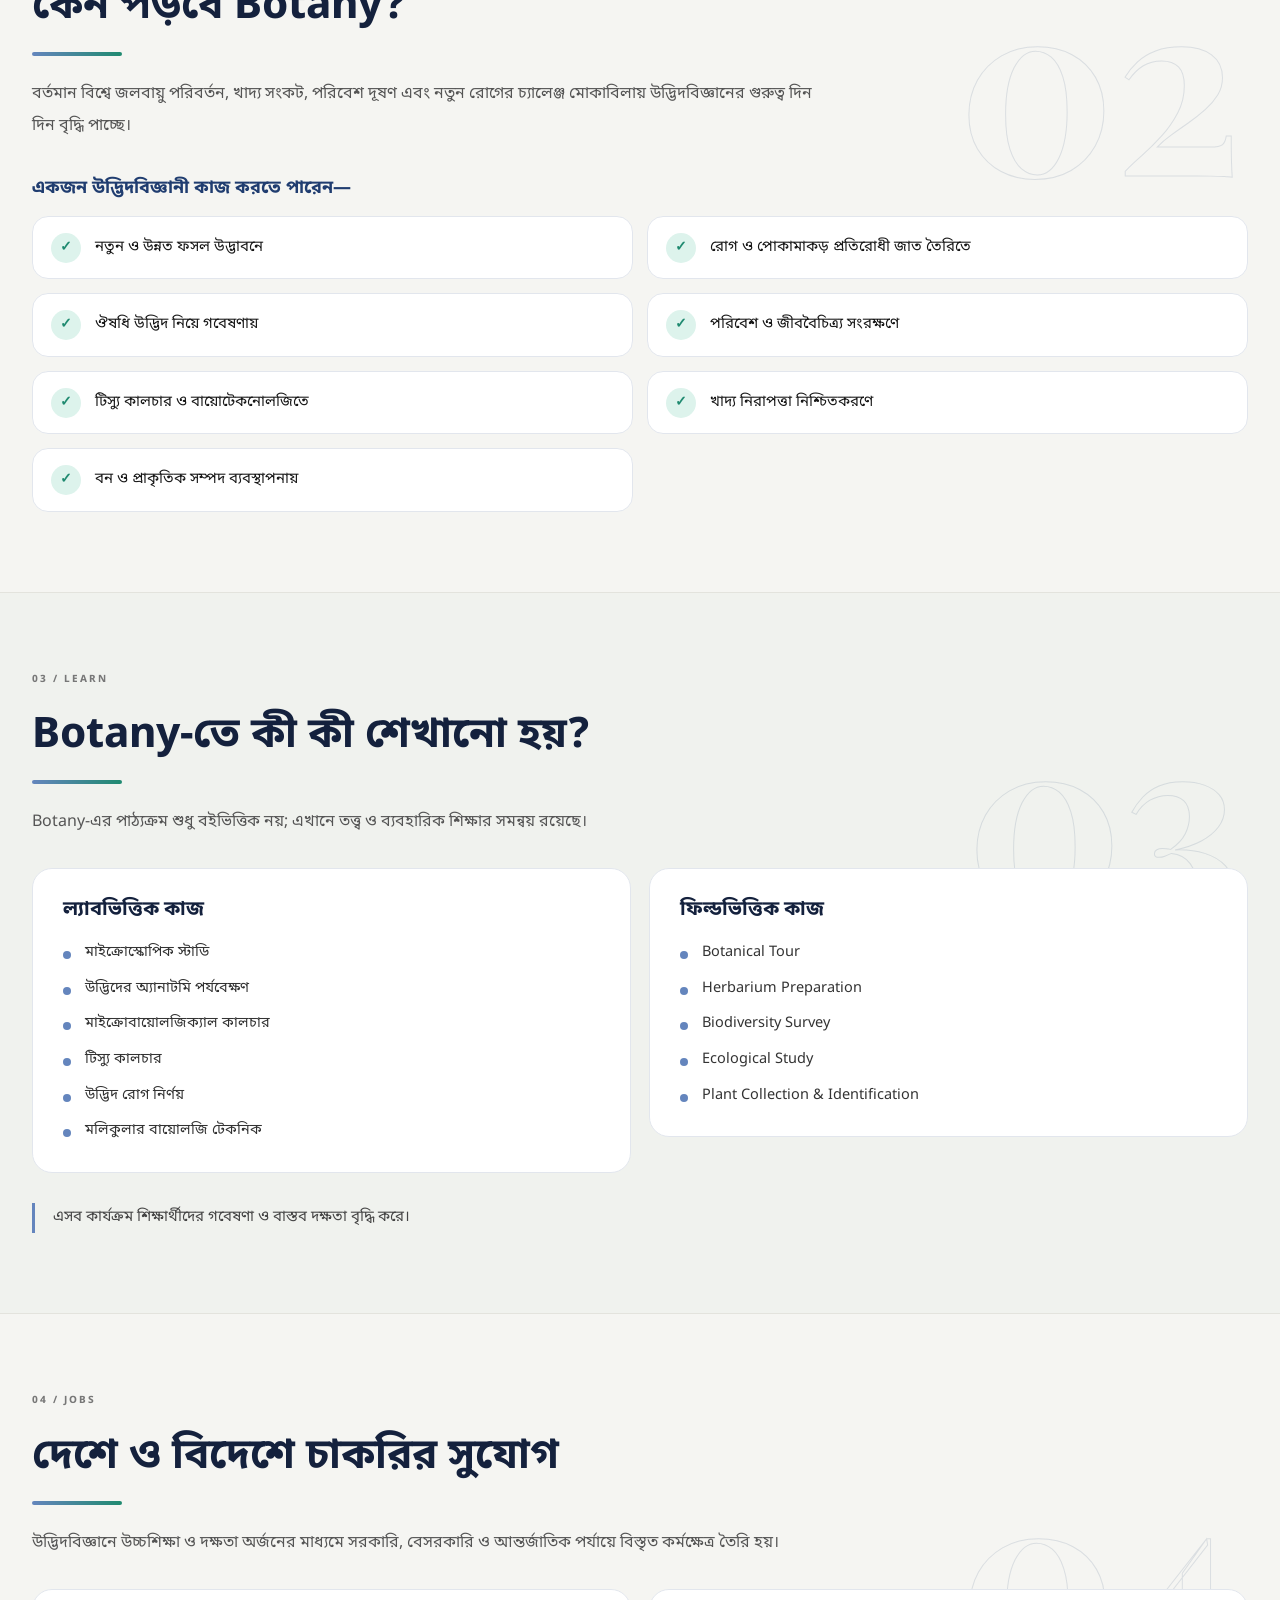
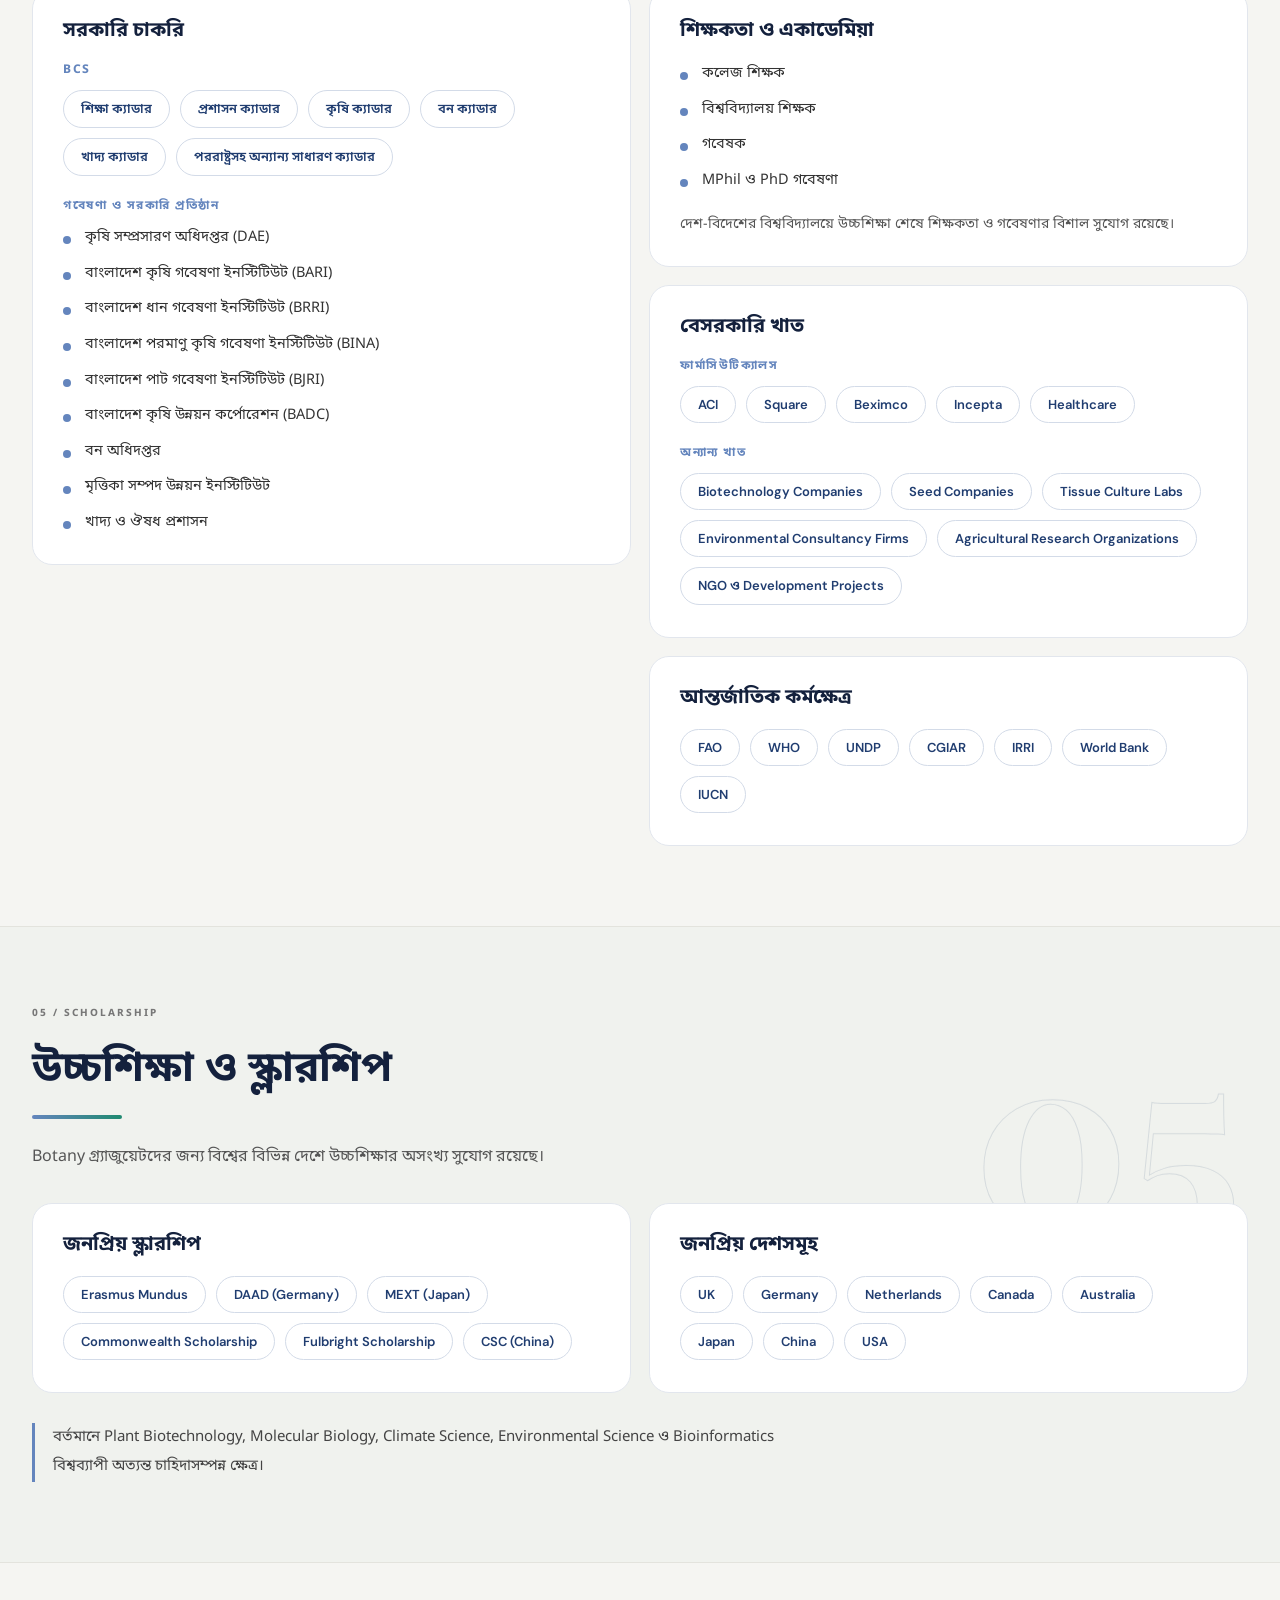
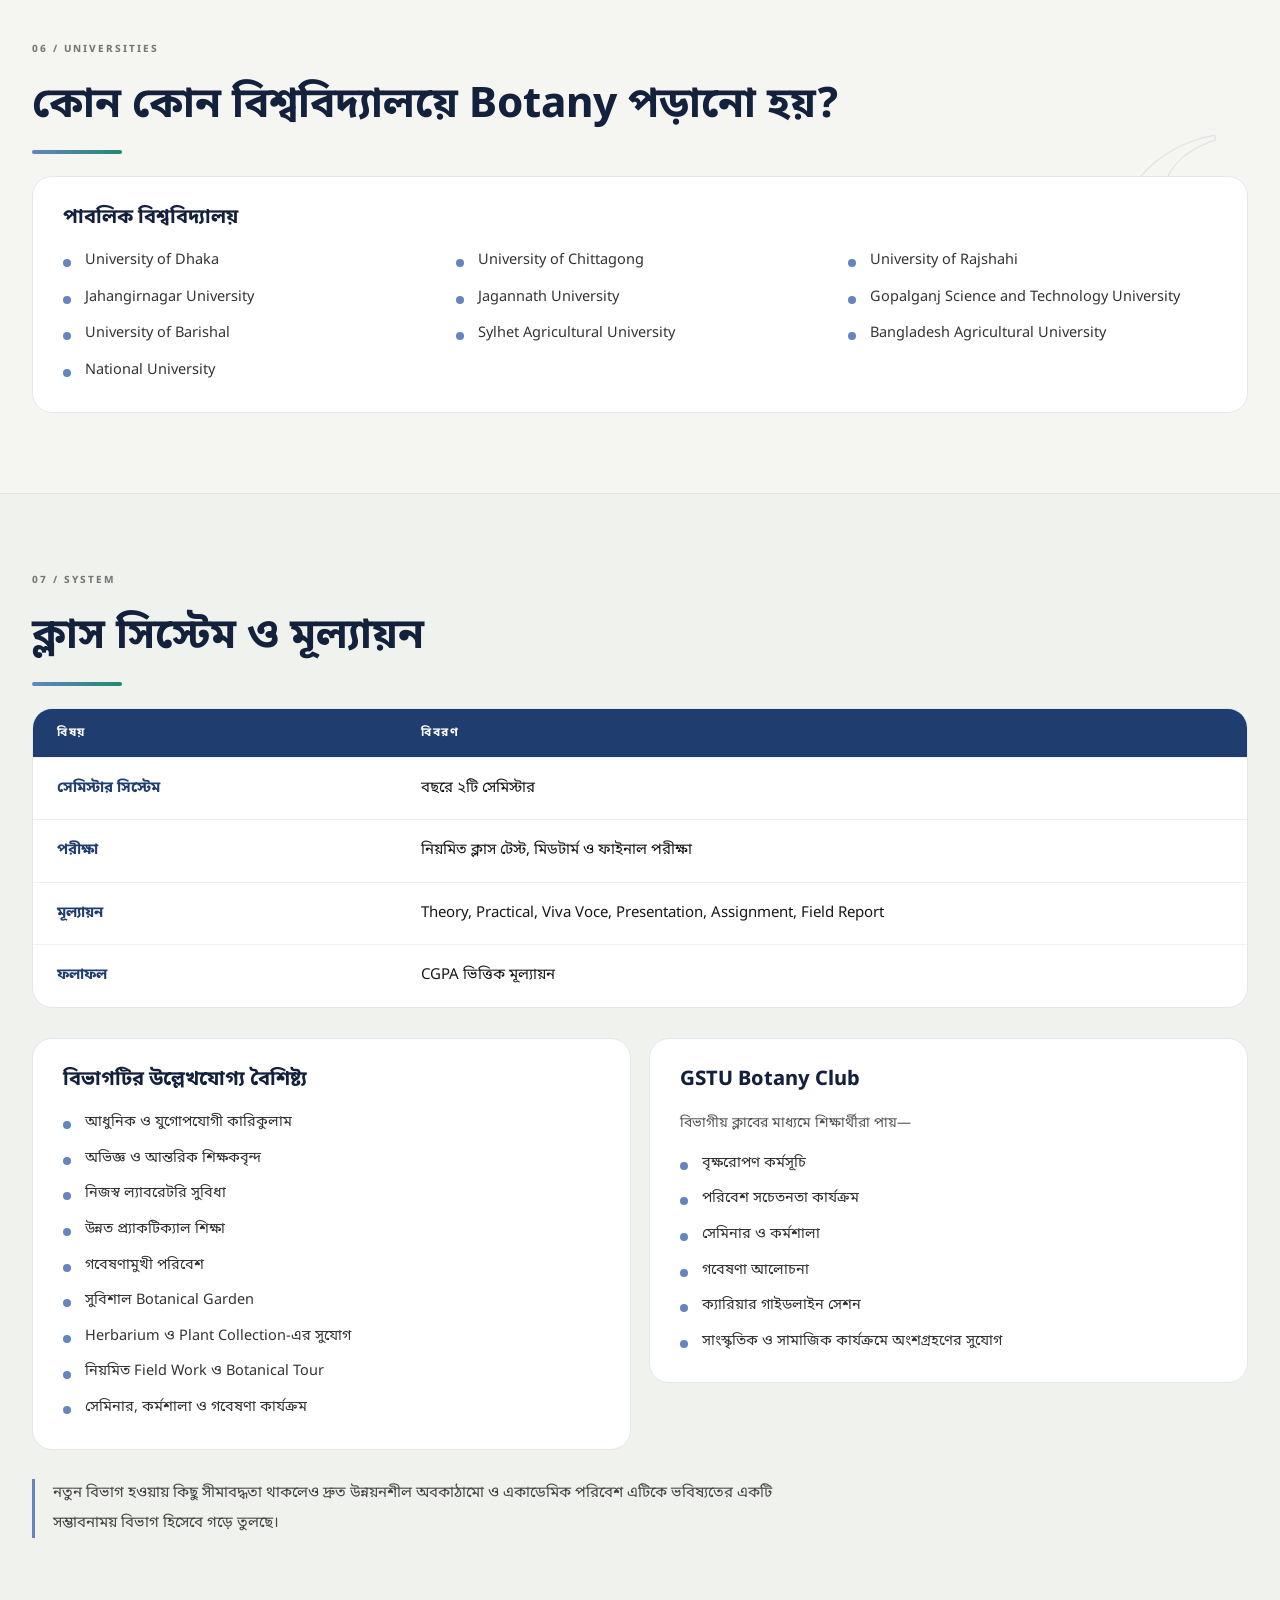
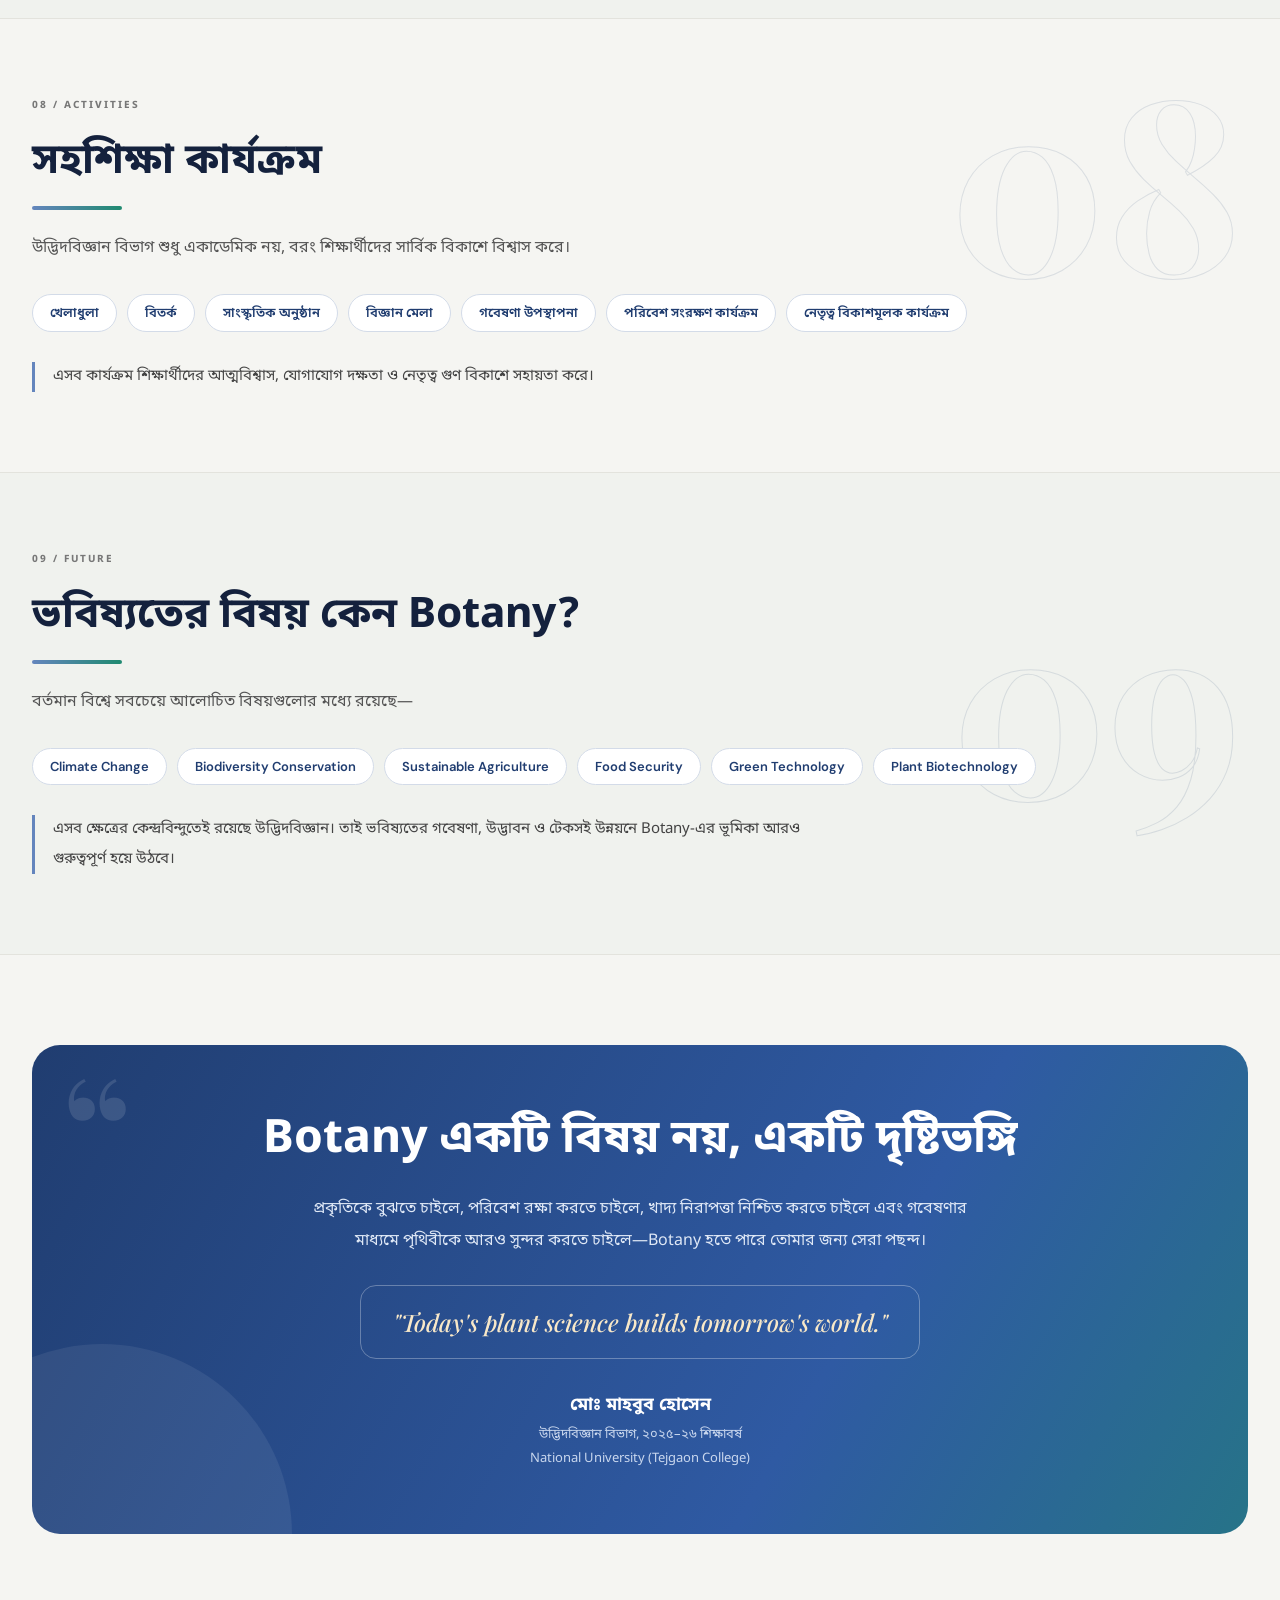
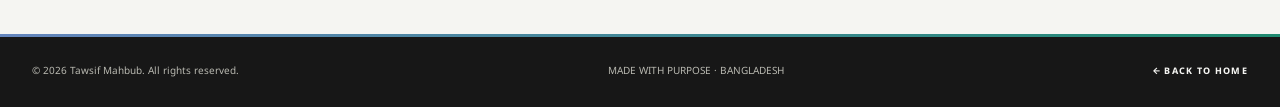
==== commit 22697822: "Add files via upload" ====
--- a/botany-review.html
+++ b/botany-review.html
@@ -8,8 +8,7 @@
   <link rel="preconnect" href="https://fonts.googleapis.com">
   <link rel="preconnect" href="https://fonts.gstatic.com" crossorigin>
   <link href="https://fonts.googleapis.com/css2?family=DM+Sans:wght@400;500;600;700&family=Playfair+Display:wght@500;600;700&family=Noto+Sans+Bengali:wght@400;500;600;700&display=swap" rel="stylesheet">
-  <link rel="icon" type="image/png" href="assets/favicon.png">
-  <link rel="apple-touch-icon" href="assets/apple-touch-icon.png">
+  <link rel="icon" type="image/png" href="[data-uri]">
   <link rel="stylesheet" href="style.css">
   <script>document.documentElement.classList.add("js");try{if(sessionStorage.getItem("tm-seen"))document.documentElement.classList.add("noloader");sessionStorage.setItem("tm-seen","1")}catch(e){}</script>
 </head>
@@ -17,7 +16,7 @@
 <div class="loader" aria-hidden="true"><span>TM</span><i></i></div>
 <div class="progress" id="progress" aria-hidden="true"></div>
 <header class="header">
-  <a class="logo" href="index.html#home"><span class="logo-symbol">TM</span><span>TAWSIF MAHBUB<span class="dot">.</span></span></a>
+  <a class="logo" href="index.html#home"><span class="logo-symbol logo-photo"><img src="[data-uri]" alt="Tawsif Mahbub"></span><span>TAWSIF MAHBUB<span class="dot">.</span></span></a>
   <nav id="nav" class="nav">
     <a href="index.html#about" data-en="ABOUT" data-bn="পরিচিতি">ABOUT</a>
     <a href="index.html#interests" data-en="INTERESTS" data-bn="আগ্রহ">INTERESTS</a>
--- a/style.css
+++ b/style.css
@@ -261,13 +261,17 @@
 /* ===== Cover banner ===== */
 @keyframes streak{from{left:-60%}to{left:140%}}
 @keyframes ping{0%{box-shadow:0 0 0 0 #ff3b2f88}100%{box-shadow:0 0 0 12px #ff3b2f00}}
-.cover-section{padding-top:10px;padding-bottom:90px}
+.cover-section{padding-top:30px;padding-bottom:20px}
 .cover-card{position:relative;margin:0;overflow:hidden;border-radius:28px;aspect-ratio:16/9;background:#d90a00;box-shadow:0 34px 70px #c4120a2e;transform:perspective(1300px) rotateX(var(--rx,0deg)) rotateY(var(--ry,0deg));transition:transform .3s ease-out,box-shadow .4s}
 .cover-card:hover{box-shadow:0 44px 90px #c4120a40}
 .cover-card img{display:block;width:100%;height:100%;object-fit:cover;transform:scale(1.03);transition:transform 1.4s cubic-bezier(.2,.7,.2,1)}
 .cover-card:hover img{transform:scale(1.08)}
 .cover-card:after{content:"";position:absolute;top:0;left:-60%;width:40%;height:100%;background:linear-gradient(100deg,transparent,#ffffff30,transparent);transform:skewX(-20deg);pointer-events:none}
-.cover-card.in:after{animation:streak 1.6s .6s ease-out 1 both}
+.cover-card:after{animation:streak 1.6s 1.6s ease-out 1 both}
 .cover-card figcaption{position:absolute;left:22px;bottom:20px;display:flex;align-items:center;gap:10px;padding:10px 18px;border:1px solid #ffffff55;border-radius:999px;background:#00000045;backdrop-filter:blur(10px);color:#fff;font-size:10.5px;font-weight:700;letter-spacing:1.8px}
 .cover-dot{width:8px;height:8px;border-radius:50%;background:#ff3b2f;animation:ping 2s infinite}
 @media(max-width:680px){.cover-section{padding-bottom:60px}.cover-card{border-radius:18px}.cover-card figcaption{left:12px;bottom:12px;padding:8px 13px;font-size:9px;letter-spacing:1.2px}}
+
+.logo-symbol.logo-photo{padding:0;overflow:hidden;border-radius:50%;background:#fff;border:2px solid #203d70;font-size:0}
+.logo-photo img{display:block;width:100%;height:100%;object-fit:cover}
+@media(max-width:680px){.cover-section{padding-top:18px}}
